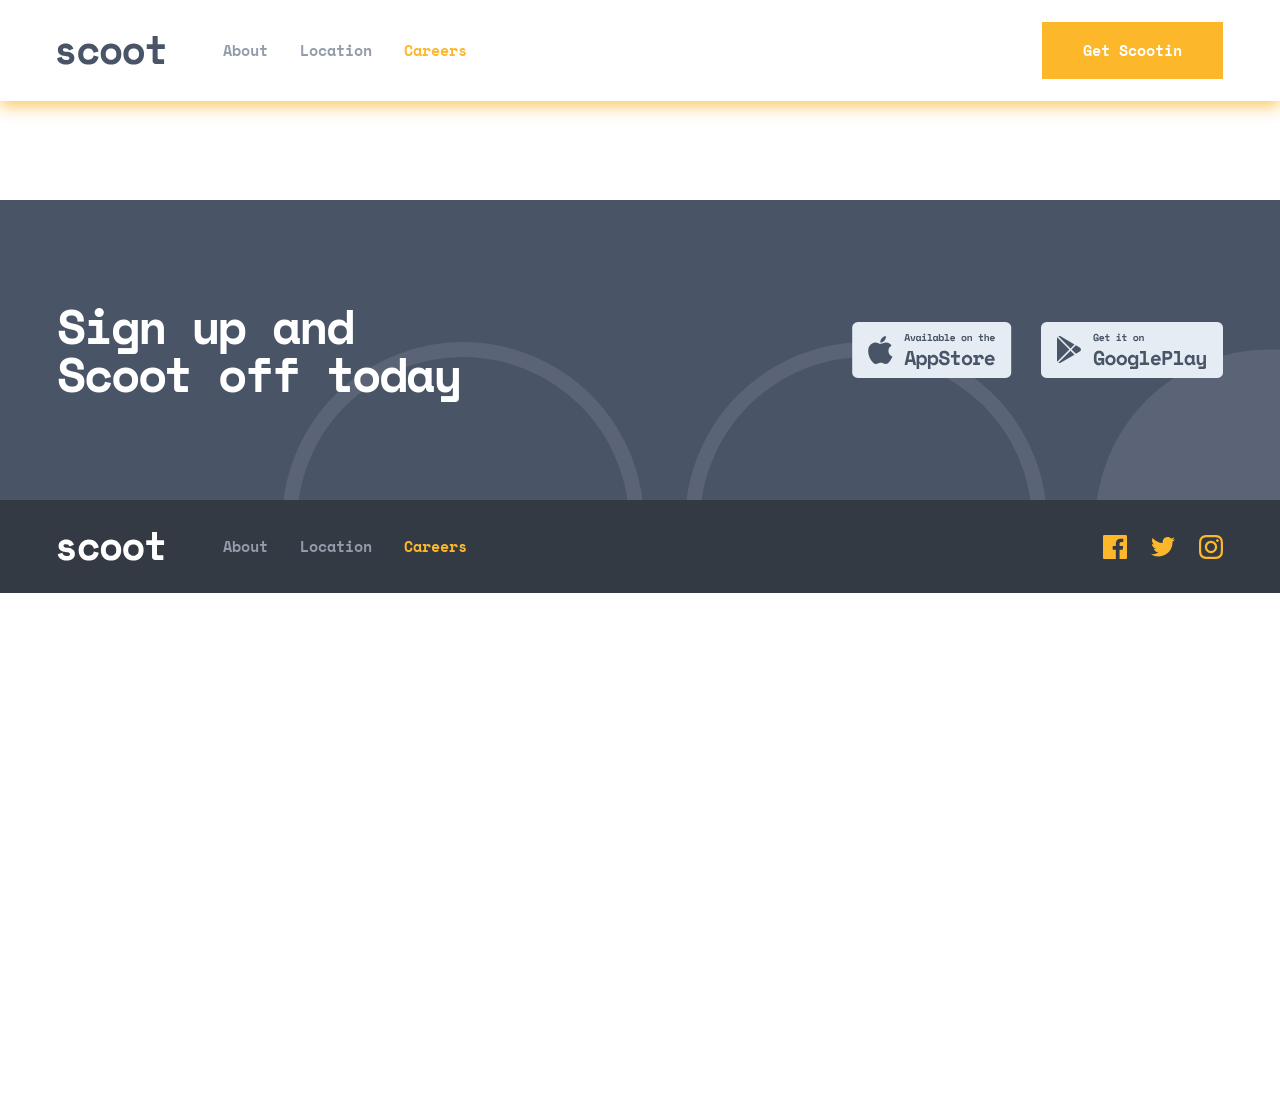
==== careers.html @ 46312d31 "Continue...(03.26.2026/12:39)" ====
<!DOCTYPE html>
<html lang="en">

<head>
    <meta charset="UTF-8">
    <meta name="viewport" content="width=device-width, initial-scale=1.0">
    <link rel="stylesheet" href="./css/main.css">
    <title>Careers-page</title>
</head>

<body>
    <header class="header">
        <div class="container header__container">
            <button class="header__test-button">
                <img class="header__test-button-image" src="./icons/open__burger.svg" alt="open__burger-icon">
            </button>
            <div class="header__left-box">
                <a class="header__logo-link" href="index.html">
                    <img class="header__logo-image" src="./icons/dark_logo.svg" alt="dark__logo" />
                </a>
                <ul class="header__list">
                    <li class="header__lists">
                        <a class="header__links" href="about.html">
                            <p class="header__links-texts">About</p>
                        </a>
                    </li>
                    <li class="header__lists">
                        <a class="header__links" href="location.html">
                            <p class="header__links-texts">Location</p>
                        </a>
                    </li>
                    <li class="header__lists">
                        <a class="header__links" href="#">
                            <p class="header__links-texts online ">Careers</p>
                        </a>
                    </li>
                </ul>
            </div>
            <button class="header__button">Get Scootin</button>
            <div class="header__mb-buttons-box">
                <button class="header__mb-open-burger-button">
                    <img class="header__mb-open-burger-icon" src="./icons/open__burger.svg" alt="open__burger-icon" />
                </button>
                <button class="header__mb-close-burger-button">
                    <img class="header__mb-close-burger-icon" src="./icons/close__burger.svg"
                        alt="close__burger-icon" />
                </button>
            </div>
                 </div>
        <div class="header__mb-div">
            <nav class="header__mb-nav">
                <ul class="header__mb-list">
                    <li class="header__mb-lists">
                        <a class="header__mb-links" href="about.html">
                            <p class="header__mb-links-texts ">About</p>
                        </a>
                    </li>
                    <li class="header__mb-lists">
                        <a class="header__mb-links" href="location.html">
                            <p class="header__mb-links-texts">Location</p>
                        </a>
                    </li>
                    <li class="header__mb-lists">
                        <a class="header__mb-links" href="#">
                            <p class="header__mb-links-texts online ">Careers</p> 
                        </a>
                    </li>
                </ul>
                <button class="header__mb-button">Get Scootin</button>
            </nav>
        </div>
    </header>
    <main>
        <section class="sign">
            <div class="container sign__container">
                <h2 class="sign__title">Sign up and Scoot off today</h2>
                <div class="sign__right-box">
                    <a class="sign__icon-link" href="https://www.apple.com/app-store/" target="_blank"
                        rel="noopener noreferrer">
                        <img class="sign__icon-image" src="./icons/appstore.svg" alt="appstore">
                    </a>
                    <a class="sign__icon-link" href="https://play.google.com/store/games?hl=en" target="_blank"
                        rel="noopener noreferrer">
                        <img class="sign__icon-image" src="./icons/googleplay.svg" alt="googleplay">
                    </a>
                </div>
            </div>
        </section>
    </main>
    <footer class="footer">
        <div class="container footer__container">
            <div class="footer__left-box">
                <a class="footer__logo-link" href="index.html">
                    <img class="footer__logo-image" src="./icons/white__logo.svg" alt="white__logo">
                </a>
                <ul class="footer__list">
                    <li class="footer__lists">
                        <a class="footer__links" href="./about.html">
                            <p class="footer__links-texts">About</p>
                        </a>
                    </li>
                    <li class="footer__lists">
                        <a class="footer__links" href="location.html">
                            <p class="footer__links-texts">Location</p>
                        </a>
                    </li>
                    <li class="footer__lists">
                        <a class="footer__links" href="#">
                            <p class="footer__links-texts online ">Careers</p>
                        </a>
                    </li>
                </ul>
            </div>
            <div class="footer__right-icon-box">
                <a class="footer__icon-link" href="https://www.facebook.com/" target="_blank" rel="noopener noreferrer">
                    <img class="footer__icon-image" src="./icons/facebook.svg" alt="facebook">
                </a>
                <a class="footer__icon-link" href="https://x.com/" target="_blank" rel="noopener noreferrer">
                    <img class="footer__icon-image" src="./icons/twitter.svg" alt="twitter">
                </a>
                <a class="footer__icon-link" href="https://www.instagram.com/" target="_blank"
                    rel="noopener noreferrer">
                    <img class="footer__icon-image" src="./icons/instagram.svg" alt="instagram">
                </a>
            </div>
        </div>
    </footer>
    <script src="./main.js"></script>
</body>

</html>
---- css/main.css ----
.container{width:100%;max-width:1266px;padding:0 50px;margin:0 auto}.header{box-shadow:rgba(252,182,43,.753) 0px 5px 15px;z-index:1111;background-color:#fff;width:100%;top:0;position:fixed}.header__container{padding-top:22px;padding-bottom:22px;display:flex;flex-direction:row;justify-content:space-between;align-items:center}.header__test-button{display:none;opacity:0;border:none;background:none;outline:none}.header__test-button-image{width:20px;height:16px}.header__left-box{display:flex;flex-direction:row;justify-content:center;align-items:center;gap:58.18px}.header__logo-link{transition:450ms ease all}.header__logo-link:active{transition:450ms ease all;opacity:.5px}.header__list{display:flex;flex-direction:row;justify-content:center;align-items:center;gap:32px}.header__links-texts{font-family:"Space Mono";font-weight:bold;font-size:15px;line-height:25px;letter-spacing:0px;color:#939caa}.header__button{display:block;padding:14px 39px;display:flex;flex-direction:row;justify-content:center;align-items:center;background-color:#fcb72b;font-family:"Space Mono";font-size:15px;font-weight:bold;line-height:25px;letter-spacing:0px;color:#fff;transition:400ms ease all;border:2px solid #fcb72b;cursor:pointer}.header__button:active{border:2px solid #fcb72b;background-color:inherit;color:#fcb72b}.header__mb-buttons-box{display:none}.header__mb-open-burger-button{display:block;border:none;background:none;outline:none}.header__mb-open-burger-icon{width:20px;height:16px}.header__mb-close-burger-button{display:none;border:none;background:none;outline:none}.header__mb-close-burger-icon{width:20px;height:16px}.header__mb-div{display:none;transition:450ms ease all;width:100%;z-index:-1;height:100dvh;position:fixed;top:73px;transform:translateX(-100%);backdrop-filter:blur(5px);background-color:rgba(0,0,0,.5)}.header__mb-div.active{transform:translateX(0%);transition:450ms ease all}.header__mb-nav{display:flex;flex-direction:column;justify-content:space-between;align-items:start;background-color:#333a44;width:80%;height:100dvh;padding:64px 32px 102px 32px}.header__mb-list{display:flex;flex-direction:column;justify-content:space-between;align-items:start;gap:24px}.header__mb-links-texts{font-family:"Space Mono";font-weight:bold;font-size:18px;line-height:25px;letter-spacing:0px;color:#fff}.header__mb-button{padding:14px 39px;display:flex;flex-direction:row;justify-content:center;align-items:center;background-color:#fcb72b;font-family:"Space Mono";font-size:15px;font-weight:bold;line-height:25px;letter-spacing:0px;color:#fff;transition:400ms ease all;border:2px solid #fcb72b;cursor:pointer}.header__mb-button:active{border:2px solid #fcb72b;background-color:inherit;color:#fcb72b}@media(max-width: 1024px){.header{box-shadow:rgba(252,182,43,.753) 0px 5px 15px;z-index:1111;background-color:#fff;width:100%;top:0;position:fixed}.header__container{padding-left:40px;padding-right:40px;padding-top:22px;padding-bottom:22px;display:flex;flex-direction:row;justify-content:space-between;align-items:center}.header__test-button{display:none;opacity:0;border:none;background:none;outline:none}.header__test-button-image{width:20px;height:16px}.header__left-box{display:flex;flex-direction:row;justify-content:center;align-items:center;gap:58.18px}.header__logo-link{transition:200ms ease all}.header__logo-link:active{transition:200ms ease all;opacity:.5}.header__logo-image{width:107.82px;height:28.56px}.header__list{display:flex;flex-direction:row;justify-content:center;align-items:center;gap:32px}.header__links-texts{font-family:"Space Mono";font-weight:bold;font-size:15px;line-height:25px;letter-spacing:0px;color:#939caa}.header__button{display:block;padding:14px 39px;display:flex;flex-direction:row;justify-content:center;align-items:center;background-color:#fcb72b;font-family:"Space Mono";font-size:15px;font-weight:bold;line-height:25px;letter-spacing:0px;color:#fff;transition:400ms ease all;border:2px solid #fcb72b;cursor:pointer}.header__button:active{border:2px solid #fcb72b;background-color:inherit;color:#fcb72b}.header__mb-buttons-box{display:none}.header__mb-open-burger-button{display:block;border:none;background:none;outline:none}.header__mb-open-burger-icon{width:20px;height:16px}.header__mb-close-burger-button{display:none;border:none;background:none;outline:none}.header__mb-close-burger-icon{width:20px;height:16px}.header__mb-div{display:none;transition:450ms ease all;width:100%;z-index:-1;height:100dvh;position:fixed;top:73px;transform:translateX(-100%);backdrop-filter:blur(5px);background-color:rgba(0,0,0,.5)}.header__mb-div.active{transform:translateX(0%);transition:450ms ease all}.header__mb-nav{display:flex;flex-direction:column;justify-content:space-between;align-items:start;background-color:#333a44;width:80%;height:100dvh;padding:64px 32px 102px 32px}.header__mb-list{display:flex;flex-direction:column;justify-content:space-between;align-items:start;gap:24px}.header__mb-links-texts{font-family:"Space Mono";font-weight:bold;font-size:18px;line-height:25px;letter-spacing:0px;color:#fff}.header__mb-button{padding:14px 39px;display:flex;flex-direction:row;justify-content:center;align-items:center;background-color:#fcb72b;font-family:"Space Mono";font-size:15px;font-weight:bold;line-height:25px;letter-spacing:0px;color:#fff;transition:400ms ease all;border:2px solid #fcb72b;cursor:pointer}.header__mb-button:active{border:2px solid #fcb72b;background-color:inherit;color:#fcb72b}}@media(max-width: 767px){.header{box-shadow:rgba(252,182,43,.753) 0px 5px 15px;z-index:1111;background-color:#fff;width:100%;top:0;position:fixed}.header__container{padding-left:32px;padding-right:32px;padding-top:22px;padding-bottom:22px;display:flex;flex-direction:row-reverse;justify-content:space-between;align-items:center}.header__test-button{display:block;opacity:0;border:none;background:none;outline:none}.header__test-button-image{width:20px;height:16px}.header__logo-link{transition:450ms ease all}.header__logo-link:active{transition:450ms ease all;opacity:.5}.header__logo-image{width:75.5px;height:20px}.header__list{display:none}.header__lists{display:none}.header__links{display:none}.header__links-texts{font-family:"Space Mono"}.header__button{display:none}.header__mb-buttons-box{display:block}.header__mb-open-burger-button{display:block;border:none;background:none;outline:none}.header__mb-open-burger-icon{width:20px;height:16px}.header__mb-close-burger-button{display:none;border:none;background:none;outline:none}.header__mb-close-burger-icon{width:20px;height:16px}.header__mb-div{display:block;transition:450ms ease all;width:100%;z-index:10;height:100dvh;position:fixed;top:68px;transform:translateX(-100%);backdrop-filter:blur(5px);background-color:rgba(0,0,0,.5)}.header__mb-div.active{transform:translateX(0%);transition:450ms ease all}.header__mb-nav{display:flex;flex-direction:column;justify-content:space-between;align-items:start;background-color:#333a44;width:80%;height:100dvh;padding:64px 32px 102px 32px}.header__mb-list{display:flex;flex-direction:column;justify-content:space-between;align-items:start;gap:24px}.header__mb-links-texts{font-family:"Space Mono";font-weight:bold;font-size:18px;line-height:25px;letter-spacing:0px;color:#fff}.header__mb-button{padding:14px 39px;display:flex;flex-direction:row;justify-content:center;align-items:center;background-color:#fcb72b;font-family:"Space Mono";font-size:15px;font-weight:bold;line-height:25px;letter-spacing:0px;color:#fff;transition:400ms ease all;border:2px solid #fcb72b;cursor:pointer}.header__mb-button:active{border:2px solid #fcb72b;background-color:inherit;color:#fcb72b}}.hero{width:100%;background-image:url("../../images/hero_background-image.jpg");background-position:top;background-repeat:no-repeat;background-size:cover;padding-top:153px;padding-bottom:152px;position:relative}.hero::after{position:absolute;display:inline-block;content:"";bottom:315px;left:-50px;width:203px;height:15px;background-image:url("../../icons/hero__path.svg");background-repeat:no-repeat;background-size:cover;z-index:1}.hero::before{position:absolute;display:inline-block;content:"";bottom:179px;right:300px;width:452px;height:151px;background-image:url("../../icons/hero__vector.svg");background-repeat:no-repeat;background-size:cover;z-index:2}.hero__container{display:flex;flex-direction:column;justify-content:center;align-items:start;position:relative}.hero__container::after{position:absolute;display:inline-block;content:"";top:400px;right:0;width:234px;height:62px;background-image:url("../../icons/hero__triple-circle.svg");background-repeat:no-repeat;background-size:cover}.hero__left-box{width:477px;display:flex;flex-direction:column;justify-content:center;align-items:start;gap:40px}.hero__title{text-align:start;width:477px;font-family:"Space Mono";font-weight:bold;font-size:56px;line-height:56px;letter-spacing:-2.5px;color:#fff}.hero__mini-box{display:flex;flex-direction:column;justify-content:center;align-items:start;gap:32px;margin-left:auto}.hero__text{text-align:start;width:400px;font-family:"Lexend Deca";font-weight:400;font-size:15px;line-height:25px;letter-spacing:0px;color:#fff}.hero__button{padding:14px 39px;display:flex;flex-direction:row;justify-content:center;align-items:center;background-color:#fcb72b;font-family:"Space Mono";font-size:15px;font-weight:bold;line-height:25px;letter-spacing:0px;color:#fff;transition:400ms ease all;border:2px solid #fcb72b;cursor:pointer}.hero__button:active{border:2px solid #fcb72b;background-color:inherit;color:#fcb72b}@media(max-width: 1330px){.hero{width:100%;background-image:url("../../images/hero_background-image.jpg");background-position:top;background-repeat:no-repeat;background-size:cover;padding-top:153px;padding-bottom:152px;position:relative}.hero::after{position:absolute;display:inline-block;content:"";bottom:315px;left:-450px;width:203px;height:15px;background-image:url("../../icons/hero__path.svg");background-repeat:no-repeat;background-size:cover;z-index:1}.hero::before{position:absolute;display:none;content:"";bottom:179px;right:500px;width:452px;height:151px;background-image:url("../../icons/hero__vector.svg");background-repeat:no-repeat;background-size:cover;z-index:2}.hero__container{display:flex;flex-direction:column;justify-content:center;align-items:start;position:relative}.hero__container::after{position:absolute;display:inline-block;content:"";top:400px;right:0;width:234px;height:62px;background-image:url("../../icons/hero__triple-circle.svg");background-repeat:no-repeat;background-size:cover}.hero__left-box{width:477px;display:flex;flex-direction:column;justify-content:center;align-items:start;gap:40px}.hero__title{text-align:start;width:477px;font-family:"Space Mono";font-weight:bold;font-size:56px;line-height:56px;letter-spacing:-2.5px;color:#fff}.hero__mini-box{display:flex;flex-direction:column;justify-content:center;align-items:start;gap:32px;margin-left:auto}.hero__text{text-align:start;width:400px;font-family:"Lexend Deca";font-weight:400;font-size:15px;line-height:25px;letter-spacing:0px;color:#fff}.hero__button{padding:14px 39px;display:flex;flex-direction:row;justify-content:center;align-items:center;background-color:#fcb72b;font-family:"Space Mono";font-size:15px;font-weight:bold;line-height:25px;letter-spacing:0px;color:#fff;transition:400ms ease all;border:2px solid #fcb72b;cursor:pointer}.hero__button:active{border:2px solid #fcb72b;background-color:inherit;color:#fcb72b}}@media(max-width: 1024px){.hero{width:100%;background-image:url("../../images/hero_background-tb-image.jpg");background-position:top;background-repeat:no-repeat;background-size:cover;padding-top:137px;padding-bottom:217px;position:relative}.hero::after{position:absolute;display:none;content:"";bottom:315px;left:-100px;width:203px;height:15px;background-image:url("../../icons/hero__path.svg");background-repeat:no-repeat;background-size:cover;z-index:1}.hero::before{position:absolute;display:inline-block;content:"";bottom:39px;left:0;width:325px;height:151px;background-image:url("../../icons/hero__tb-vector.svg");background-repeat:no-repeat;background-size:cover;z-index:1}.hero__container{padding-left:40px;padding-right:40px;display:flex;flex-direction:column;justify-content:center;align-items:center;position:relative}.hero__container::after{position:absolute;display:none;content:"";top:400px;right:0;width:234px;height:62px;background-image:url("../../icons/hero__triple-circle.svg");background-repeat:no-repeat;background-size:cover}.hero__left-box{width:auto;display:flex;flex-direction:column;justify-content:center;align-items:center;gap:24px}.hero__title{text-align:center;width:573px;font-family:"Space Mono";font-weight:bold;font-size:56px;line-height:56px;letter-spacing:-2.5px;color:#fff}.hero__mini-box{display:flex;flex-direction:column;justify-content:center;align-items:center;gap:32px}.hero__text{text-align:center;width:573px;font-family:"Lexend Deca";font-weight:400;font-size:15px;line-height:25px;letter-spacing:0px;color:#fff}.hero__button{padding:14px 39px;display:flex;flex-direction:row;justify-content:center;align-items:center;background-color:#fcb72b;font-family:"Space Mono";font-size:15px;font-weight:bold;line-height:25px;letter-spacing:0px;color:#fff;transition:400ms ease all;border:2px solid #fcb72b;cursor:pointer}.hero__button:active{border:2px solid #fcb72b;background-color:inherit;color:#fcb72b}}@media(max-width: 767px){.hero{width:100%;background-image:url("../../images/hero_background-mb-image.jpg");background-position:top;background-repeat:no-repeat;background-size:cover;padding-top:115px;padding-bottom:179px;position:relative}.hero::after{position:absolute;display:none;content:"";bottom:315px;left:-50;width:203px;height:15px;background-image:url("../../icons/hero__path.svg");background-repeat:no-repeat;background-size:cover;z-index:1}.hero::before{position:absolute;display:inline-block;content:"";bottom:34.56px;left:0;width:140px;height:151px;background-image:url("../../icons/hero__mb-vector.svg");background-repeat:no-repeat;background-size:cover;z-index:1}.hero__container{padding-left:32px;padding-right:32px;display:flex;flex-direction:column;justify-content:center;align-items:center;position:relative}.hero__container::after{position:absolute;display:none;content:"";top:400px;right:0;width:234px;height:62px;background-image:url("../../icons/hero__triple-circle.svg");background-repeat:no-repeat;background-size:cover}.hero__left-box{width:auto;display:flex;flex-direction:column;justify-content:center;align-items:center;gap:24px}.hero__title{text-align:center;width:311px;font-family:"Space Mono";font-weight:bold;font-size:40px;line-height:40px;letter-spacing:-1.79px;color:#fff}.hero__mini-box{display:flex;flex-direction:column;justify-content:center;align-items:center;gap:34px}.hero__text{text-align:center;width:100%;font-family:"Lexend Deca";font-weight:400;font-size:15px;line-height:25px;letter-spacing:0px;color:#fff}.hero__button{padding:14px 39px;display:flex;flex-direction:row;justify-content:center;align-items:center;background-color:#fcb72b;font-family:"Space Mono";font-size:15px;font-weight:bold;line-height:25px;letter-spacing:0px;color:#fff;transition:400ms ease all;border:2px solid #fcb72b;cursor:pointer}.hero__button:active{border:2px solid #fcb72b;background-color:inherit;color:#fcb72b}}.step{padding-top:160px;position:relative;z-index:2}.step::after{z-index:-1;position:absolute;display:inline-block;content:"";top:205px;left:0px;width:973px;height:15px;background-image:url("../../icons/step__path.svg");background-repeat:no-repeat;background-size:cover}.step__container{display:flex;flex-direction:row;justify-content:space-between;align-items:start;gap:0px}.step__icons{width:96px;height:96px}.step__boxes{width:100%;display:flex;flex-direction:column;justify-content:center;align-items:start;gap:40px}.step__mini-box{display:flex;flex-direction:column;justify-content:center;align-items:start;gap:27px}.step__titles{text-align:start;font-family:"Space Mono";font-weight:bold;font-size:24px;line-height:28px;letter-spacing:-1.07px;color:#495567}.step__texts{width:300px;text-align:start;font-weight:400;font-size:15px;line-height:25px;font-family:"Lexend Deca";color:#939caa}@media(max-width: 1100px){.step{padding-top:160px;position:relative;z-index:2}.step::after{z-index:-1;position:absolute;display:none;content:"";top:205px;left:-50px;width:973px;height:15px;background-image:url("../../icons/step__path.svg");background-repeat:no-repeat;background-size:cover}.step__container{display:flex;flex-direction:column;justify-content:center;align-items:center;gap:50px}.step__icons{width:96px;height:96px}.step__boxes{width:100%;display:flex;flex-direction:row;justify-content:space-evenly;align-items:start;gap:0}.step__mini-box{display:flex;flex-direction:column;justify-content:center;align-items:start;gap:27px}.step__titles{text-align:start;font-family:"Space Mono";font-weight:bold;font-size:24px;line-height:28px;letter-spacing:-1.07px;color:#495567}.step__texts{width:300px;text-align:start;font-weight:400;font-size:15px;line-height:25px;font-family:"Lexend Deca";color:#939caa}}@media(max-width: 1024px){.step{padding-top:122px;position:relative;z-index:2}.step::after{z-index:-1;position:absolute;display:inline-block;content:"";top:0;left:145px;width:15px;height:512px;background-image:url("../../icons/step__tb-path.svg");background-repeat:no-repeat;background-size:cover}.step__container{padding-left:40px;padding-right:40px;display:flex;flex-direction:column;justify-content:center;align-items:center;gap:50px}.step__icons{width:96px;height:96px}.step__boxes{width:100%;display:flex;flex-direction:row;justify-content:space-evenly;align-items:start;gap:0}.step__mini-box{display:flex;flex-direction:column;justify-content:center;align-items:start;gap:27px}.step__titles{text-align:start;font-family:"Space Mono";font-weight:bold;font-size:24px;line-height:28px;letter-spacing:-1.07px;color:#495567}.step__texts{width:398px;text-align:start;font-weight:400;font-size:15px;line-height:25px;font-family:"Lexend Deca";color:#939caa}}@media(max-width: 912px){.step{padding-top:122px;position:relative;z-index:2}.step::after{z-index:-1;position:absolute;display:inline-block;content:"";top:0;left:190px;width:15px;height:512px;background-image:url("../../icons/step__tb-path.svg");background-repeat:no-repeat;background-size:cover}.step__container{padding-left:40px;padding-right:40px;display:flex;flex-direction:column;justify-content:center;align-items:center;gap:50px}.step__icons{width:96px;height:96px}.step__boxes{width:100%;display:flex;flex-direction:row;justify-content:space-evenly;align-items:start;gap:0}.step__mini-box{display:flex;flex-direction:column;justify-content:center;align-items:start;gap:27px}.step__titles{text-align:start;font-family:"Space Mono";font-weight:bold;font-size:24px;line-height:28px;letter-spacing:-1.07px;color:#495567}.step__texts{width:398px;text-align:start;font-weight:400;font-size:15px;line-height:25px;font-family:"Lexend Deca";color:#939caa}}@media(max-width: 820px){.step{padding-top:122px;position:relative;z-index:2}.step::after{z-index:-1;position:absolute;display:inline-block;content:"";top:0;left:162.5px;width:15px;height:512px;background-image:url("../../icons/step__tb-path.svg");background-repeat:no-repeat;background-size:cover}.step__container{padding-left:40px;padding-right:40px;display:flex;flex-direction:column;justify-content:center;align-items:center;gap:50px}.step__icons{width:96px;height:96px}.step__boxes{width:100%;display:flex;flex-direction:row;justify-content:space-evenly;align-items:start;gap:0}.step__mini-box{display:flex;flex-direction:column;justify-content:center;align-items:start;gap:27px}.step__titles{text-align:start;font-family:"Space Mono";font-weight:bold;font-size:24px;line-height:28px;letter-spacing:-1.07px;color:#495567}.step__texts{width:398px;text-align:start;font-weight:400;font-size:15px;line-height:25px;font-family:"Lexend Deca";color:#939caa}}@media(max-width: 768px){.step{padding-top:122px;position:relative;z-index:2}.step::after{z-index:-1;position:absolute;display:inline-block;content:"";top:0;left:145px;width:15px;height:512px;background-image:url("../../icons/step__tb-path.svg");background-repeat:no-repeat;background-size:cover}.step__container{padding-left:40px;padding-right:40px;display:flex;flex-direction:column;justify-content:center;align-items:center;gap:50px}.step__icons{width:96px;height:96px}.step__boxes{width:100%;display:flex;flex-direction:row;justify-content:space-evenly;align-items:start;gap:0}.step__mini-box{display:flex;flex-direction:column;justify-content:center;align-items:start;gap:27px}.step__titles{text-align:start;font-family:"Space Mono";font-weight:bold;font-size:24px;line-height:28px;letter-spacing:-1.07px;color:#495567}.step__texts{width:398px;text-align:start;font-weight:400;font-size:15px;line-height:25px;font-family:"Lexend Deca";color:#939caa}}@media(max-width: 767px){.step{padding-top:120px;position:relative;z-index:2}.step::after{z-index:-1;position:absolute;display:none;content:"";top:0;left:145px;width:15px;height:512px;background-image:url("../../icons/step__tb-path.svg");background-repeat:no-repeat;background-size:cover}.step__container{padding-left:32px;padding-right:32px;display:flex;flex-direction:column;justify-content:center;align-items:center;gap:48px}.step__images{width:56px;height:56px}.step__boxes{display:flex;flex-direction:column;justify-content:center;align-items:center;gap:24px}.step__mini-box{display:flex;flex-direction:column;justify-content:center;align-items:center;gap:24px}.step__titles{text-align:center;font-family:"Space Mono";font-weight:bold;font-size:20px;line-height:28px;letter-spacing:-0.89px;color:#495567}.step__texts{width:100%;text-align:center;font-weight:400;font-size:15px;line-height:25px;letter-spacing:0px;font-family:"Lexend Deca";color:#939caa}}.easy{margin-top:200px;position:relative;z-index:2}.easy::after{position:absolute;content:"";display:inline-block;width:735px;height:151px;right:0;top:300px;background-image:url("../../icons/easy__vector.svg");background-repeat:no-repeat;background-size:cover}.easy::before{z-index:-1;position:absolute;content:"";display:inline-block;width:95px;height:445px;right:0;top:0;background-image:url("../../icons/easy__mask.svg");background-repeat:no-repeat;background-size:cover}.easy__container{display:flex;flex-direction:row;justify-content:space-between;align-items:center}.easy__left-box{display:flex;flex-direction:column;justify-content:center;align-items:start;gap:40px}.easy__title{width:445px;font-family:"Space Mono";color:#495567;font-size:48px;line-height:48px;letter-spacing:-2.14px;font-weight:bold;text-align:start}.easy__text{text-align:start;width:445px;font-family:"Lexend Deca";font-weight:400;color:#939caa;font-size:15px;line-height:25px;letter-spacing:0}.easy__button{padding:14px 39px;display:flex;flex-direction:row;justify-content:center;align-items:center;background-color:#fcb72b;font-family:"Space Mono";font-size:15px;font-weight:bold;line-height:25px;letter-spacing:0px;color:#fff;transition:400ms ease all;border:2px solid #fcb72b;cursor:pointer}.easy__button:active{border:2px solid #fcb72b;background-color:inherit;color:#fcb72b}.easy__image{width:445px;height:445px;border-radius:50%}@media(max-width: 1100px){.easy{margin-top:145px;position:relative;z-index:2}.easy::after{position:absolute;content:"";display:inline-block;width:735px;height:151px;right:0;top:300px;background-image:url("../../icons/easy__tb-vector.svg");background-repeat:no-repeat;background-size:cover}.easy::before{z-index:-1;position:absolute;content:"";display:inline-block;width:95px;height:445px;right:0;top:0;background-image:url("../../icons/easy__mask.svg");background-repeat:no-repeat;background-size:cover}.easy__container{display:flex;flex-direction:column-reverse;justify-content:center;align-items:center;gap:56px}.easy__left-box{display:flex;flex-direction:column;justify-content:center;align-items:center;gap:40px}.easy__title{width:457px;font-family:"Space Mono";color:#495567;font-size:48px;line-height:48px;letter-spacing:-2.14px;font-weight:bold;text-align:center}.easy__text{text-align:center;width:573px;font-family:"Lexend Deca";font-weight:400;color:#939caa;font-size:15px;line-height:25px;letter-spacing:0}.easy__button{padding:14px 39px;display:flex;flex-direction:row;justify-content:center;align-items:center;background-color:#fcb72b;font-family:"Space Mono";font-size:15px;font-weight:bold;line-height:25px;letter-spacing:0px;color:#fff;transition:400ms ease all;border:2px solid #fcb72b;cursor:pointer}.easy__button:active{border:2px solid #fcb72b;background-color:inherit;color:#fcb72b}.easy__image{width:445px;height:445px;border-radius:50%}}@media(max-width: 1024px){.easy{margin-top:145px;position:relative;z-index:2}.easy::after{position:absolute;content:"";display:inline-block;width:735px;height:151px;right:0;top:300px;background-image:url("../../icons/easy__tb-vector.svg");background-repeat:no-repeat;background-size:cover}.easy::before{z-index:-1;position:absolute;content:"";display:inline-block;width:95px;height:445px;right:0;top:0;background-image:url("../../icons/easy__mask.svg");background-repeat:no-repeat;background-size:cover}.easy__container{padding-left:40px;padding-right:40px;display:flex;flex-direction:column-reverse;justify-content:center;align-items:center;gap:56px}.easy__left-box{display:flex;flex-direction:column;justify-content:center;align-items:center;gap:40px}.easy__title{width:457px;font-family:"Space Mono";color:#495567;font-size:48px;line-height:48px;letter-spacing:-2.14px;font-weight:bold;text-align:center}.easy__text{text-align:center;width:573px;font-family:"Lexend Deca";font-weight:400;color:#939caa;font-size:15px;line-height:25px;letter-spacing:0}.easy__button{padding:14px 39px;display:flex;flex-direction:row;justify-content:center;align-items:center;background-color:#fcb72b;font-family:"Space Mono";font-size:15px;font-weight:bold;line-height:25px;letter-spacing:0px;color:#fff;transition:400ms ease all;border:2px solid #fcb72b;cursor:pointer}.easy__button:active{border:2px solid #fcb72b;background-color:inherit;color:#fcb72b}.easy__image{width:445px;height:445px;border-radius:50%}}@media(max-width: 767px){.easy{margin-top:120px;position:relative}.easy::after{position:absolute;content:"";display:inline-block;width:349px;height:151px;right:0;top:165px;background-image:url("../../icons/easy__mb-vektor.svg");background-repeat:no-repeat;background-size:cover}.easy::before{z-index:-1;position:absolute;content:"";display:none;width:95px;height:445px;right:0;top:0;background-image:url("../../icons/easy__mask.svg");background-repeat:no-repeat;background-size:cover}.easy__container{padding-left:32px;padding-right:32px;display:flex;flex-direction:column-reverse;justify-content:center;align-items:center;gap:56px}.easy__left-box{display:flex;flex-direction:column;justify-content:center;align-items:center;gap:32px}.easy__title{width:311px;font-family:"Space Mono";color:#495567;font-size:32px;line-height:32px;letter-spacing:-1.43px;font-weight:bold;text-align:center}.easy__text{text-align:center;width:100%;font-family:"Lexend Deca";font-weight:400;color:#939caa;font-size:15px;line-height:25px;letter-spacing:0}.easy__button{padding:14px 39px;display:flex;flex-direction:row;justify-content:center;align-items:center;background-color:#fcb72b;font-family:"Space Mono";font-size:15px;font-weight:bold;line-height:25px;letter-spacing:0px;color:#fff;transition:400ms ease all;border:2px solid #fcb72b;cursor:pointer}.easy__button:active{border:2px solid #fcb72b;background-color:inherit;color:#fcb72b}.easy__image{width:311px;height:311px;border-radius:50%}}.city{margin-top:160px;position:relative;z-index:2}.city::after{position:absolute;content:"";display:inline-block;width:356px;height:151px;left:0;top:0px;background-image:url("../../icons/city__vector.svg");background-repeat:no-repeat;background-size:cover}.city::before{z-index:-1;position:absolute;content:"";display:inline-block;width:95px;height:445px;left:0;top:0;background-image:url("../../icons/easy__mask.svg");background-repeat:no-repeat;background-size:cover;transform:rotate(180deg)}.city__container{display:flex;flex-direction:row-reverse;justify-content:space-between;align-items:center}.city__right-box{display:flex;flex-direction:column;justify-content:center;align-items:start;gap:40px}.city__title{width:445px;font-family:"Space Mono";color:#495567;font-size:48px;line-height:48px;letter-spacing:-2.14px;font-weight:bold;text-align:start}.city__text{text-align:start;width:445px;font-family:"Lexend Deca";font-weight:400;color:#939caa;font-size:15px;line-height:25px;letter-spacing:0}.city__button{padding:14px 39px;display:flex;flex-direction:row;justify-content:center;align-items:center;background-color:#fcb72b;font-family:"Space Mono";font-size:15px;font-weight:bold;line-height:25px;letter-spacing:0px;color:#fff;transition:400ms ease all;border:2px solid #fcb72b;cursor:pointer}.city__button:active{border:2px solid #fcb72b;background-color:inherit;color:#fcb72b}.city__image{width:445px;height:445px;border-radius:50%}@media(max-width: 1024px){.city{margin-top:128px;position:relative;z-index:2}.city::after{position:absolute;content:"";display:inline-block;width:355px;height:151px;left:0;top:0px;background-image:url("../../icons/city__tb-vector.svg");background-repeat:no-repeat;background-size:cover}.city::before{z-index:-1;position:absolute;content:"";display:inline-block;width:95px;height:445px;left:0;top:0;background-image:url("../../icons/easy__mask.svg");background-repeat:no-repeat;background-size:cover;transform:rotate(180deg)}.city__container{padding-left:40px;padding-right:40px;display:flex;flex-direction:column-reverse;justify-content:center;align-items:center;gap:64px}.city__right-box{display:flex;flex-direction:column;justify-content:center;align-items:center;gap:40px}.city__title{width:457px;font-family:"Space Mono";color:#495567;font-size:48px;line-height:48px;letter-spacing:-2.14px;font-weight:bold;text-align:center}.city__text{text-align:center;width:573px;font-family:"Lexend Deca";font-weight:400;color:#939caa;font-size:15px;line-height:25px;letter-spacing:0}.city__button{padding:14px 39px;display:flex;flex-direction:row;justify-content:center;align-items:center;background-color:#fcb72b;font-family:"Space Mono";font-size:15px;font-weight:bold;line-height:25px;letter-spacing:0px;color:#fff;transition:400ms ease all;border:2px solid #fcb72b;cursor:pointer}.city__button:active{border:2px solid #fcb72b;background-color:inherit;color:#fcb72b}.city__image{width:445px;height:445px;border-radius:50%}}@media(max-width: 1100px){.city{margin-top:128px;position:relative;z-index:2}.city::after{position:absolute;content:"";display:inline-block;width:355px;height:151px;left:0;top:0px;background-image:url("../../icons/city__tb-vector.svg");background-repeat:no-repeat;background-size:cover}.city::before{z-index:-1;position:absolute;content:"";display:inline-block;width:95px;height:445px;left:0;top:0;background-image:url("../../icons/easy__mask.svg");background-repeat:no-repeat;background-size:cover;transform:rotate(180deg)}.city__container{display:flex;flex-direction:column-reverse;justify-content:center;align-items:center;gap:64px}.city__right-box{display:flex;flex-direction:column;justify-content:center;align-items:center;gap:40px}.city__title{width:457px;font-family:"Space Mono";color:#495567;font-size:48px;line-height:48px;letter-spacing:-2.14px;font-weight:bold;text-align:center}.city__text{text-align:center;width:573px;font-family:"Lexend Deca";font-weight:400;color:#939caa;font-size:15px;line-height:25px;letter-spacing:0}.city__button{padding:14px 39px;display:flex;flex-direction:row;justify-content:center;align-items:center;background-color:#fcb72b;font-family:"Space Mono";font-size:15px;font-weight:bold;line-height:25px;letter-spacing:0px;color:#fff;transition:400ms ease all;border:2px solid #fcb72b;cursor:pointer}.city__button:active{border:2px solid #fcb72b;background-color:inherit;color:#fcb72b}.city__image{width:445px;height:445px;border-radius:50%}}@media(max-width: 767px){.city{margin-top:120px;position:relative;z-index:2}.city::after{position:absolute;content:"";display:inline-block;width:267px;height:151px;left:0;top:0px;background-image:url("../../icons/city__mb-vector.svg");background-repeat:no-repeat;background-size:cover}.city::before{z-index:-1;position:absolute;content:"";display:none;width:95px;height:445px;right:0;top:0;background-image:url("../../icons/easy__mask.svg");background-repeat:no-repeat;background-size:cover}.city__container{padding-left:32px;padding-right:32px;display:flex;flex-direction:column-reverse;justify-content:center;align-items:center;gap:56px}.city__right-box{display:flex;flex-direction:column;justify-content:center;align-items:center;gap:32px}.city__title{width:311px;font-family:"Space Mono";color:#495567;font-size:32px;line-height:32px;letter-spacing:-1.43px;font-weight:bold;text-align:center}.city__text{text-align:center;width:100%;font-family:"Lexend Deca";font-weight:400;color:#939caa;font-size:15px;line-height:25px;letter-spacing:0}.city__button{padding:14px 39px;display:flex;flex-direction:row;justify-content:center;align-items:center;background-color:#fcb72b;font-family:"Space Mono";font-size:15px;font-weight:bold;line-height:25px;letter-spacing:0px;color:#fff;transition:400ms ease all;border:2px solid #fcb72b;cursor:pointer}.city__button:active{border:2px solid #fcb72b;background-color:inherit;color:#fcb72b}.city__image{width:311px;height:311px;border-radius:50%}}.zero{margin-top:200px;position:relative;z-index:2}.zero::after{position:absolute;content:"";display:inline-block;width:361px;height:151px;right:0;top:80px;background-image:url("../../icons/zero__vector.svg");background-repeat:no-repeat;background-size:cover}.zero::before{z-index:-1;position:absolute;content:"";display:inline-block;width:95px;height:445px;right:0;top:0;background-image:url("../../icons/easy__mask.svg");background-repeat:no-repeat;background-size:cover}.zero__container{display:flex;flex-direction:row;justify-content:space-between;align-items:center}.zero__left-box{display:flex;flex-direction:column;justify-content:center;align-items:start;gap:40px}.zero__title{width:445px;font-family:"Space Mono";color:#495567;font-size:48px;line-height:48px;letter-spacing:-2.14px;font-weight:bold;text-align:start}.zero__text{text-align:start;width:445px;font-family:"Lexend Deca";font-weight:400;color:#939caa;font-size:15px;line-height:25px;letter-spacing:0}.zero__button{padding:14px 39px;display:flex;flex-direction:row;justify-content:center;align-items:center;background-color:#fcb72b;font-family:"Space Mono";font-size:15px;font-weight:bold;line-height:25px;letter-spacing:0px;color:#fff;transition:400ms ease all;border:2px solid #fcb72b;cursor:pointer}.zero__button:active{border:2px solid #fcb72b;background-color:inherit;color:#fcb72b}.zero__image{width:445px;height:445px;border-radius:50%}@media(max-width: 1100px){.zero{margin-top:120px;position:relative;z-index:2}.zero::after{position:absolute;content:"";display:inline-block;width:355px;height:151px;right:0;top:75px;background-image:url("../../icons/zero__tb-vector.svg");background-repeat:no-repeat;background-size:cover}.zero::before{z-index:-1;position:absolute;content:"";display:inline-block;width:95px;height:445px;right:0;top:0;background-image:url("../../icons/easy__mask.svg");background-repeat:no-repeat;background-size:cover}.zero__container{display:flex;flex-direction:column-reverse;justify-content:center;align-items:center;gap:64px}.zero__left-box{display:flex;flex-direction:column;justify-content:center;align-items:center;gap:40px}.zero__title{width:457px;font-family:"Space Mono";color:#495567;font-size:48px;line-height:48px;letter-spacing:-2.14px;font-weight:bold;text-align:center}.zero__text{text-align:center;width:573px;font-family:"Lexend Deca";font-weight:400;color:#939caa;font-size:15px;line-height:25px;letter-spacing:0}.zero__button{padding:14px 39px;display:flex;flex-direction:row;justify-content:center;align-items:center;background-color:#fcb72b;font-family:"Space Mono";font-size:15px;font-weight:bold;line-height:25px;letter-spacing:0px;color:#fff;transition:400ms ease all;border:2px solid #fcb72b;cursor:pointer}.zero__button:active{border:2px solid #fcb72b;background-color:inherit;color:#fcb72b}.zero__image{width:445px;height:445px;border-radius:50%}}@media(max-width: 1024px){.zero{margin-top:120px;position:relative;z-index:2}.zero::after{position:absolute;content:"";display:inline-block;width:355px;height:151px;right:0;top:75px;background-image:url("../../icons/zero__tb-vector.svg");background-repeat:no-repeat;background-size:cover}.zero::before{z-index:-1;position:absolute;content:"";display:inline-block;width:95px;height:445px;right:0;top:0;background-image:url("../../icons/easy__mask.svg");background-repeat:no-repeat;background-size:cover}.zero__container{padding-left:40px;padding-right:40px;display:flex;flex-direction:column-reverse;justify-content:center;align-items:center;gap:64px}.zero__left-box{display:flex;flex-direction:column;justify-content:center;align-items:center;gap:40px}.zero__title{width:457px;font-family:"Space Mono";color:#495567;font-size:48px;line-height:48px;letter-spacing:-2.14px;font-weight:bold;text-align:center}.zero__text{text-align:center;width:573px;font-family:"Lexend Deca";font-weight:400;color:#939caa;font-size:15px;line-height:25px;letter-spacing:0}.zero__button{padding:14px 39px;display:flex;flex-direction:row;justify-content:center;align-items:center;background-color:#fcb72b;font-family:"Space Mono";font-size:15px;font-weight:bold;line-height:25px;letter-spacing:0px;color:#fff;transition:400ms ease all;border:2px solid #fcb72b;cursor:pointer}.zero__button:active{border:2px solid #fcb72b;background-color:inherit;color:#fcb72b}.zero__image{width:445px;height:445px;border-radius:50%}}@media(max-width: 767px){.zero{margin-top:120px;position:relative}.zero::after{position:absolute;content:"";display:inline-block;width:219px;height:151px;right:0;top:0;background-image:url("../../icons/zero__mb-vector.svg");background-repeat:no-repeat;background-size:cover}.zero::before{z-index:-1;position:absolute;content:"";display:none;width:95px;height:445px;right:0;top:0;background-image:url("../../icons/easy__mask.svg");background-repeat:no-repeat;background-size:cover}.zero__container{padding-left:32px;padding-right:32px;display:flex;flex-direction:column-reverse;justify-content:center;align-items:center;gap:56px}.zero__left-box{display:flex;flex-direction:column;justify-content:center;align-items:center;gap:32px}.zero__title{width:311px;font-family:"Space Mono";color:#495567;font-size:32px;line-height:32px;letter-spacing:-1.43px;font-weight:bold;text-align:center}.zero__text{text-align:center;width:100%;font-family:"Lexend Deca";font-weight:400;color:#939caa;font-size:15px;line-height:25px;letter-spacing:0}.zero__button{padding:14px 39px;display:flex;flex-direction:row;justify-content:center;align-items:center;background-color:#fcb72b;font-family:"Space Mono";font-size:15px;font-weight:bold;line-height:25px;letter-spacing:0px;color:#fff;transition:400ms ease all;border:2px solid #fcb72b;cursor:pointer}.zero__button:active{border:2px solid #fcb72b;background-color:inherit;color:#fcb72b}.zero__image{width:311px;height:311px;border-radius:50%}}.about{margin-top:101px;width:100%;background-image:url("../../images/about__background.jpg");background-position:right;background-repeat:no-repeat;background-size:cover}.about__container{display:flex;flex-direction:row;justify-content:start;align-items:center;padding-top:72px;padding-bottom:72px}.about__title{font-family:"Space Mono";font-weight:bold;font-size:56px;line-height:56px;letter-spacing:-2.5px;color:#fff}@media(max-width: 1024px){.about{margin-top:101px;width:100%;background-image:url("../../images/about__tb-background.jpg");background-position:right;background-repeat:no-repeat;background-size:cover}.about__container{display:flex;flex-direction:row;justify-content:start;align-items:center;padding-right:40px;padding-left:40px;padding-top:72px;padding-bottom:72px}.about__title{font-family:"Space Mono";font-weight:bold;font-size:56px;line-height:56px;letter-spacing:-2.5px;color:#fff}}@media(max-width: 767px){.about{margin-top:68px;width:100%;background-image:url("../../images/about__mb-background.jpg");background-position:center;background-repeat:no-repeat;background-size:cover}.about__container{display:flex;flex-direction:row;justify-content:center;align-items:center;padding-right:32px;padding-left:32px;padding-top:60px;padding-bottom:60px}.about__title{font-family:"Space Mono";font-weight:bold;font-size:40px;line-height:40px;letter-spacing:-1.79px;color:#fff}}.era{margin-top:120px;position:relative;z-index:2}.era::after{position:absolute;content:"";display:inline-block;width:735px;height:151px;right:0;top:265px;background-image:url("../../icons/era__vector.svg");background-repeat:no-repeat;background-size:cover}.era::before{z-index:-1;position:absolute;content:"";display:inline-block;width:95px;height:445px;right:0;top:0;background-image:url("../../icons/easy__mask.svg");background-repeat:no-repeat;background-size:cover}.era__container{display:flex;flex-direction:row;justify-content:space-between;align-items:center}.era__left-box{display:flex;flex-direction:column;justify-content:center;align-items:start;gap:24px}.era__title{width:445px;font-family:"Space Mono";color:#495567;font-size:48px;line-height:48px;letter-spacing:-2.14px;font-weight:bold;text-align:start}.era__text{text-align:start;width:445px;font-family:"Lexend Deca";font-weight:400;color:#939caa;font-size:15px;line-height:25px;letter-spacing:0}.era__image{width:445px;height:445px;border-radius:50%}@media(max-width: 1100px){.era{margin-top:144px;position:relative;z-index:2}.era::after{position:absolute;content:"";display:inline-block;width:735px;height:151px;right:0;top:265px;background-image:url("../../icons/era__tb-vector.svg");background-repeat:no-repeat;background-size:cover}.era::before{z-index:-1;position:absolute;content:"";display:inline-block;width:95px;height:445px;right:0;top:0;background-image:url("../../icons/easy__mask.svg");background-repeat:no-repeat;background-size:cover}.era__container{display:flex;flex-direction:column-reverse;justify-content:center;align-items:center;gap:56px}.era__left-box{display:flex;flex-direction:column;justify-content:center;align-items:center;gap:40px}.era__title{width:457px;font-family:"Space Mono";color:#495567;font-size:48px;line-height:48px;letter-spacing:-2.14px;font-weight:bold;text-align:center}.era__text{text-align:center;width:573px;font-family:"Lexend Deca";font-weight:400;color:#939caa;font-size:15px;line-height:25px;letter-spacing:0}.era__image{width:445px;height:445px;border-radius:50%}}@media(max-width: 1024px){.era{margin-top:144px;position:relative;z-index:2}.era::after{position:absolute;content:"";display:inline-block;width:735px;height:151px;right:0;top:265px;background-image:url("../../icons/era__tb-vector.svg");background-repeat:no-repeat;background-size:cover}.era::before{z-index:-1;position:absolute;content:"";display:inline-block;width:95px;height:445px;right:0;top:0;background-image:url("../../icons/easy__mask.svg");background-repeat:no-repeat;background-size:cover}.era__container{padding-left:40px;padding-right:40px;display:flex;flex-direction:column-reverse;justify-content:center;align-items:center;gap:56px}.era__left-box{display:flex;flex-direction:column;justify-content:center;align-items:center;gap:40px}.era__title{width:457px;font-family:"Space Mono";color:#495567;font-size:48px;line-height:48px;letter-spacing:-2.14px;font-weight:bold;text-align:center}.era__text{text-align:center;width:573px;font-family:"Lexend Deca";font-weight:400;color:#939caa;font-size:15px;line-height:25px;letter-spacing:0}.era__image{width:445px;height:445px;border-radius:50%}}@media(max-width: 767px){.era{margin-top:72px;position:relative}.era::after{position:absolute;content:"";display:inline-block;width:349px;height:151px;right:0;top:130px;background-image:url("../../icons/era__mb-vector.svg");background-repeat:no-repeat;background-size:cover}.era::before{z-index:-1;position:absolute;content:"";display:none;width:95px;height:445px;right:0;top:0;background-image:url("../../icons/easy__mask.svg");background-repeat:no-repeat;background-size:cover}.era__container{padding-left:32px;padding-right:32px;display:flex;flex-direction:column-reverse;justify-content:center;align-items:center;gap:56px}.era__left-box{display:flex;flex-direction:column;justify-content:center;align-items:center;gap:32px}.era__title{width:311px;font-family:"Space Mono";color:#495567;font-size:32px;line-height:32px;letter-spacing:-1.43px;font-weight:bold;text-align:center}.era__text{text-align:center;width:100%;font-family:"Lexend Deca";font-weight:400;color:#939caa;font-size:15px;line-height:25px;letter-spacing:0}.era__image{width:311px;height:311px;border-radius:50%}}.urban{margin-top:120px;position:relative;z-index:2}.urban::after{position:absolute;content:"";display:inline-block;width:355px;height:151px;left:0;top:0px;background-image:url("../../icons/urban__vector.svg");background-repeat:no-repeat;background-size:cover}.urban::before{z-index:-1;position:absolute;content:"";display:inline-block;width:95px;height:445px;right:0;top:0;background-image:url("../../icons/easy__mask.svg");background-repeat:no-repeat;background-size:cover;transform:rotate(180deg)}.urban__container{display:flex;flex-direction:row;justify-content:space-between;align-items:center}.urban__left-box{display:flex;flex-direction:column;justify-content:center;align-items:start;gap:24px}.urban__title{width:445px;font-family:"Space Mono";color:#495567;font-size:48px;line-height:48px;letter-spacing:-2.14px;font-weight:bold;text-align:start}.urban__text{text-align:start;width:445px;font-family:"Lexend Deca";font-weight:400;color:#939caa;font-size:15px;line-height:25px;letter-spacing:0}.urban__image{width:445px;height:445px;border-radius:50%}@media(max-width: 1100px){.urban{margin-top:144px;position:relative;z-index:2}.urban::after{position:absolute;content:"";display:inline-block;width:735px;height:151px;right:0;top:265px;background-image:url("../../icons/urban__tb-vector.svg");background-repeat:no-repeat;background-size:cover}.urban::before{z-index:-1;position:absolute;content:"";display:inline-block;width:95px;height:445px;right:0;top:0;background-image:url("../../icons/easy__mask.svg");background-repeat:no-repeat;background-size:cover;transform:rotate(180deg)}.urban__container{display:flex;flex-direction:column-reverse;justify-content:center;align-items:center;gap:56px}.urban__left-box{display:flex;flex-direction:column;justify-content:center;align-items:center;gap:40px}.urban__title{width:457px;font-family:"Space Mono";color:#495567;font-size:48px;line-height:48px;letter-spacing:-2.14px;font-weight:bold;text-align:center}.urban__text{text-align:center;width:573px;font-family:"Lexend Deca";font-weight:400;color:#939caa;font-size:15px;line-height:25px;letter-spacing:0}.urban__image{width:445px;height:445px;border-radius:50%}}@media(max-width: 1024px){.urban{margin-top:120px;position:relative;z-index:2}.urban::after{position:absolute;content:"";display:inline-block;width:735px;height:151px;right:0;top:0px;background-image:url("../../icons/urban__tb-vector.svg");background-repeat:no-repeat;background-size:cover}.urban::before{z-index:-1;position:absolute;content:"";display:inline-block;width:95px;height:445px;right:0;top:0;background-image:url("../../icons/easy__mask.svg");background-repeat:no-repeat;background-size:cover;transform:rotate(180deg)}.urban__container{padding-left:40px;padding-right:40px;display:flex;flex-direction:column;justify-content:center;align-items:center;gap:56px}.urban__right-box{display:flex;flex-direction:column;justify-content:center;align-items:center;gap:40px}.urban__title{width:457px;font-family:"Space Mono";color:#495567;font-size:48px;line-height:48px;letter-spacing:-2.14px;font-weight:bold;text-align:center}.urban__text{text-align:center;width:573px;font-family:"Lexend Deca";font-weight:400;color:#939caa;font-size:15px;line-height:25px;letter-spacing:0}.urban__image{width:445px;height:445px;border-radius:50%}}@media(max-width: 767px){.urban{margin-top:120px;position:relative}.urban::after{position:absolute;content:"";display:inline-block;width:349px;height:151px;left:0;top:0px;background-image:url("../../icons/urban__mb-vector.svg");background-repeat:no-repeat;background-size:cover}.urban::before{z-index:-1;position:absolute;content:"";display:inline-block;width:95px;height:445px;right:0;top:0;background-image:url("../../icons/easy__mask.svg");background-repeat:no-repeat;background-size:cover;transform:rotate(180deg)}.urban__container{padding-left:32px;padding-right:32px;display:flex;flex-direction:column;justify-content:center;align-items:center;gap:56px}.urban__right-box{display:flex;flex-direction:column;justify-content:center;align-items:center;gap:32px}.urban__title{width:311px;font-family:"Space Mono";color:#495567;font-size:32px;line-height:32px;letter-spacing:-1.43px;font-weight:bold;text-align:center}.urban__text{text-align:center;width:100%;font-family:"Lexend Deca";font-weight:400;color:#939caa;font-size:15px;line-height:25px;letter-spacing:0}.urban__image{width:311px;height:311px;border-radius:50%}}.sign{margin-top:200px;background-color:#495567;position:relative;z-index:2}.sign::after{z-index:-1;position:absolute;content:"";display:inline-block;width:998px;height:158px;right:0;bottom:0;background-image:url("../../icons/triple__circles.svg");background-repeat:no-repeat;background-size:cover}.sign__container{padding-top:102px;padding-bottom:102px;display:flex;flex-direction:row;justify-content:space-between;align-items:center}.sign__title{text-align:start;width:415px;font-family:"Space Mono";font-weight:bold;font-size:48px;line-height:48px;letter-spacing:-2.14px;color:#fff}.sign__right-box{display:flex;flex-direction:row;justify-content:center;align-items:center;gap:18px}.sign__icon-link{transition:200ms ease all}.sign__icon-link:active{transition:200ms ease all;opacity:.5}.sign__icon-image{width:182px;height:56px}@media(max-width: 1024px){.sign{margin-top:104px;background-color:#495567;position:relative;z-index:2}.sign::after{z-index:-1;position:absolute;content:"";display:inline-block;width:100%;height:158px;bottom:0;background-image:url("../../icons/triple__tb-circles.svg");background-repeat:no-repeat;background-size:cover}.sign__container{padding-top:62px;padding-bottom:62px;display:flex;flex-direction:column;justify-content:center;align-items:center;padding-right:40px;padding-bottom:40px;gap:40px}.sign__title{width:457px;text-align:center;font-family:"Space Mono";font-weight:bold;font-size:48px;line-height:48px;letter-spacing:-2.14px;color:#fff}.sign__right-box{display:flex;flex-direction:row;justify-content:center;align-items:center;gap:12.86px}.sign__icon-link{transition:200ms ease all}.sign__icon-link:active{transition:200ms ease all;opacity:.5}.sign__icon-image{width:130px;height:40px}}@media(max-width: 767px){.sign{margin-top:120px;background-color:#495567;position:relative;z-index:2}.sign::after{z-index:-1;position:absolute;content:"";display:inline-block;width:100%;height:181px;bottom:0;background-image:url("../../icons/double__mb-circles.svg");background-repeat:no-repeat;background-size:cover}.sign__container{padding-top:88px;padding-bottom:88px;display:flex;flex-direction:column;justify-content:center;align-items:center;padding-right:32px;padding-bottom:32px;gap:40px}.sign__title{width:311px;text-align:center;font-family:"Space Mono";font-weight:bold;font-size:32px;line-height:32px;letter-spacing:-1.43px;color:#fff}.sign__right-box{display:flex;flex-direction:row;justify-content:center;align-items:center;gap:12.86px}.sign__icon-link{transition:200ms ease all}.sign__icon-link:active{transition:200ms ease all;opacity:.5}.sign__icon-image{width:130px;height:40px}}.footer{background-color:#333a44}.footer__container{padding-top:32px;padding-bottom:32px;display:flex;flex-direction:row;justify-content:space-between;align-items:center}.footer__left-box{display:flex;flex-direction:row;justify-content:center;align-items:center;gap:58.18px}.footer__logo-link{transition:200ms ease all}.footer__logo-link:active{opacity:.5}.footer__list{display:flex;flex-direction:row;justify-content:center;align-items:center;gap:32px}.footer__links-texts{font-family:"Space Mono";font-weight:bold;font-size:15px;line-height:25px;color:#939caa}.footer__right-icon-box{display:flex;flex-direction:row;justify-content:center;align-items:center;gap:24px}.footer__icon-link{transition:450ms ease all}.footer__icon-link:hover{transform:translate(3px, -3px);opacity:.5;transition:450ms ease all}.footer__logo-image{width:107.82px;height:28.56px}.footer__icon-image{width:24px;height:24px}@media(max-width: 1024px){.footer{background-color:#333a44}.footer__container{padding-left:40px;padding-right:40px;padding-top:32px;padding-bottom:32px;display:flex;flex-direction:row;justify-content:space-between;align-items:center}.footer__left-box{display:flex;flex-direction:row;justify-content:center;align-items:center;gap:58.18px}.footer__logo-link{transition:200ms ease all}.footer__logo-link:active{opacity:.5}.footer__list{display:flex;flex-direction:row;justify-content:center;align-items:center;gap:32px}.footer__links-texts{font-family:"Space Mono";font-weight:bold;font-size:15px;line-height:25px;color:#939caa}.footer__right-icon-box{display:flex;flex-direction:row;justify-content:center;align-items:center;gap:24px}.footer__icon-link{transition:200ms ease all}.footer__icon-link:active{opacity:.5;transition:200ms ease all}.footer__logo-image{width:107.82px;height:28.56px}.footer__icon-image{width:24px;height:24px}}@media(max-width: 767px){.footer{background-color:#333a44}.footer__container{padding:64px 32px 88px;display:flex;flex-direction:column;justify-content:center;align-items:center;gap:85px}.footer__left-box{display:flex;flex-direction:column;justify-content:center;align-items:center;gap:41.44px}.footer__logo-link{transition:200ms ease all}.footer__logo-link:active{opacity:.5}.footer__logo-image{width:75.5px;height:20px}.footer__list{display:flex;flex-direction:column;justify-content:center;align-items:center;gap:16px}.footer__links-texts{font-family:"Space Mono";font-weight:bold;font-size:15px;line-height:25px;color:#939caa}.footer__right-icon-box{display:flex;flex-direction:row;justify-content:center;align-items:center;gap:24px}.footer__icon-link{transition:200ms ease all}.footer__icon-link:active{opacity:.5;transition:200ms ease all}.footer__icon-image{width:24px;height:24px}}::-webkit-scrollbar{width:.45rem}::-webkit-scrollbar-track{background-color:var(--white)}::-webkit-scrollbar-thumb{background-color:var(--yellow)}:root{--white: #ffffff;--black: #000000;--yellow: #FCB72B}::-moz-selection{background-color:var(--yellow);color:var(--white)}::selection{background-color:var(--yellow);color:var(--white)}*,*::before,*::after{border:0;margin:0;padding:0;box-sizing:border-box}h1,h2,h3,h4,h5,h6,p{margin:0;padding:0;font-size:inherit;font-family:inherit}ul,ol,li{margin:0;padding:0;list-style:none;list-style-type:none}a{margin:0;padding:0;text-decoration:none}img{margin:0;padding:0;vertical-align:middle}html{margin:0;padding:0;height:100%;box-sizing:border-box;scroll-behavior:smooth;-webkit-text-size-adjust:100%}body{margin:0;padding:0;min-width:320px;font-family:Arial,Helvetica,sans-serif;font-weight:400;font-style:normal;font-size:16px;height:100%;line-height:1.5;color:var(--black);overflow-x:hidden;text-rendering:optimizeLegibility;-webkit-font-smoothing:antialiased;background-color:var(--white)}.visually-hidden{position:absolute;width:1px;height:1px;padding:0;margin:-1px;overflow:hidden;clip:rect(0 0 0 0);white-space:nowrap;border:0}.online{color:var(--yellow)}html{line-height:1.15;-webkit-text-size-adjust:100%}body{margin:0}main{display:block}h1{font-size:2em;margin:.67em 0}hr{box-sizing:content-box;height:0;overflow:visible}pre{font-family:monospace,monospace;font-size:1em}a{background-color:rgba(0,0,0,0)}abbr[title]{border-bottom:none;text-decoration:underline;-webkit-text-decoration:underline dotted;text-decoration:underline dotted}b,strong{font-weight:bolder}code,kbd,samp{font-family:monospace,monospace;font-size:1em}small{font-size:80%}sub,sup{font-size:75%;line-height:0;position:relative;vertical-align:baseline}sub{bottom:-0.25em}sup{top:-0.5em}img{border-style:none}button,input,optgroup,select,textarea{font-family:inherit;font-size:100%;line-height:1.15;margin:0}button,input{overflow:visible}button,select{text-transform:none}button,[type=button],[type=reset],[type=submit]{-webkit-appearance:button}button::-moz-focus-inner,[type=button]::-moz-focus-inner,[type=reset]::-moz-focus-inner,[type=submit]::-moz-focus-inner{border-style:none;padding:0}button:-moz-focusring,[type=button]:-moz-focusring,[type=reset]:-moz-focusring,[type=submit]:-moz-focusring{outline:1px dotted ButtonText}fieldset{padding:.35em .75em .625em}legend{box-sizing:border-box;color:inherit;display:table;max-width:100%;padding:0;white-space:normal}progress{vertical-align:baseline}textarea{overflow:auto}[type=checkbox],[type=radio]{box-sizing:border-box;padding:0}[type=number]::-webkit-inner-spin-button,[type=number]::-webkit-outer-spin-button{height:auto}[type=search]{-webkit-appearance:textfield;outline-offset:-2px}[type=search]::-webkit-search-decoration{-webkit-appearance:none}::-webkit-file-upload-button{-webkit-appearance:button;font:inherit}details{display:block}summary{display:list-item}template{display:none}[hidden]{display:none}@font-face{font-display:swap;font-family:"Space Mono";font-style:normal;font-weight:400;src:url("../fonts/space-mono-v17-latin-regular.woff2") format("woff2")}@font-face{font-display:swap;font-family:"Space Mono";font-style:normal;font-weight:700;src:url("../fonts/space-mono-v17-latin-700.woff2") format("woff2")}@font-face{font-display:swap;font-family:"Lexend Deca";font-style:normal;font-weight:400;src:url("../fonts/lexend-deca-v25-latin-regular.woff2") format("woff2")}@font-face{font-display:swap;font-family:"Lexend Deca";font-style:normal;font-weight:500;src:url("../fonts/lexend-deca-v25-latin-500.woff2") format("woff2")}@font-face{font-display:swap;font-family:"Lexend Deca";font-style:normal;font-weight:600;src:url("../fonts/lexend-deca-v25-latin-600.woff2") format("woff2")}@font-face{font-display:swap;font-family:"Lexend Deca";font-style:normal;font-weight:700;src:url("../fonts/lexend-deca-v25-latin-700.woff2") format("woff2")}@font-face{font-display:swap;font-family:"Lexend Deca";font-style:normal;font-weight:800;src:url("../fonts/lexend-deca-v25-latin-800.woff2") format("woff2")}@font-face{font-display:swap;font-family:"Lexend Deca";font-style:normal;font-weight:900;src:url("../fonts/lexend-deca-v25-latin-900.woff2") format("woff2")}/*# sourceMappingURL=main.css.map */
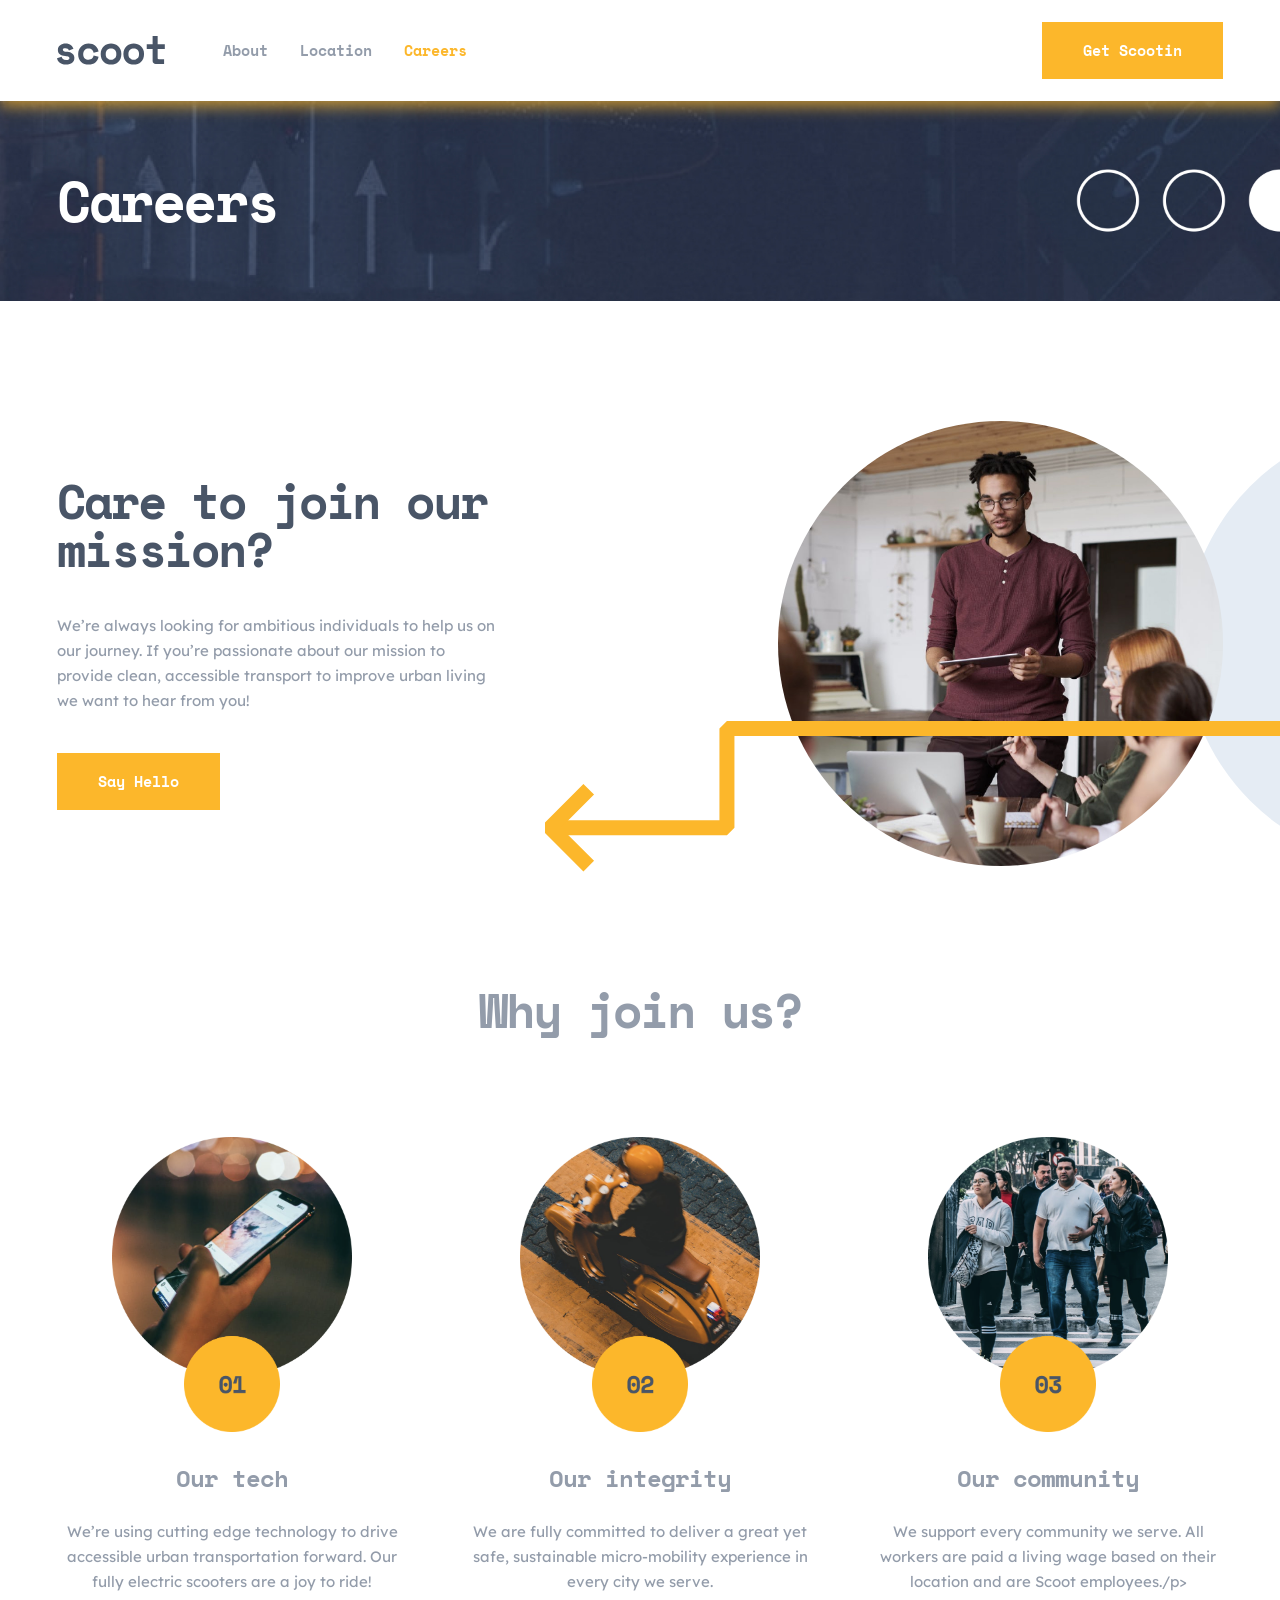
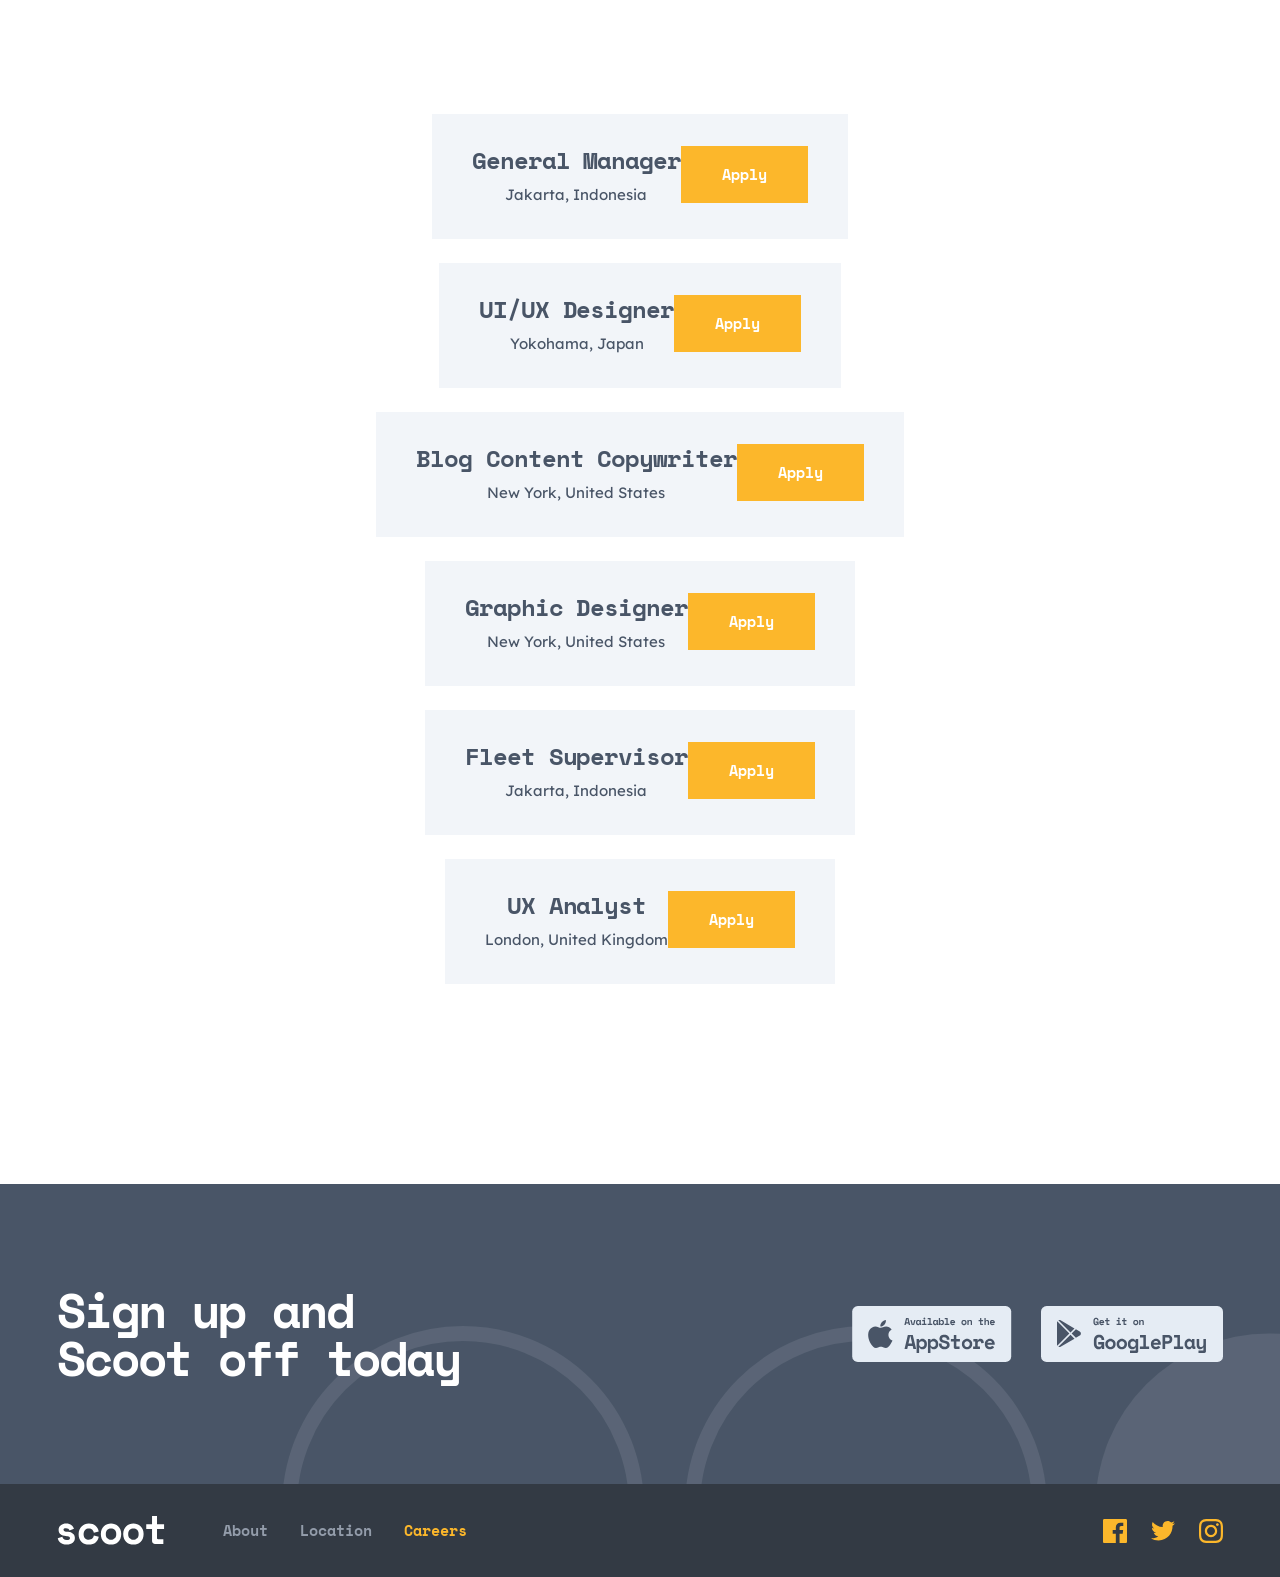
==== commit dd8d5923: "Continue...(03.28.2026/0.07)" ====
--- a/careers.html
+++ b/careers.html
@@ -46,7 +46,7 @@
                         alt="close__burger-icon" />
                 </button>
             </div>
-                 </div>
+        </div>
         <div class="header__mb-div">
             <nav class="header__mb-nav">
                 <ul class="header__mb-list">
@@ -62,7 +62,7 @@
                     </li>
                     <li class="header__mb-lists">
                         <a class="header__mb-links" href="#">
-                            <p class="header__mb-links-texts online ">Careers</p> 
+                            <p class="header__mb-links-texts online ">Careers</p>
                         </a>
                     </li>
                 </ul>
@@ -71,6 +71,94 @@
         </div>
     </header>
     <main>
+        <section class="careers">
+            <div class="container careers__container">
+                <h2 class="careers__title">Careers</h2>
+            </div>
+        </section>
+        <section class="mission">
+            <div class="container mission__container">
+                <div class="mission__left-box">
+                    <h2 class="mission__title">Care to join our mission?</h2>
+                    <p class="mission__text">We’re always looking for ambitious individuals to help us on our journey.
+                        If you’re passionate about our mission to provide clean, accessible transport to improve urban
+                        living we want to hear from you!</p>
+                    <button class="mission__button">Say Hello</button>
+                </div>
+                <img class="easy__image" src="./images/black__guy.jpg" alt="guy">
+            </div>
+        </section>
+        <section class="join">
+            <div class="container join__container">
+                <h3 class="join__title">Why join us?</h3>
+                <div class="join__box">
+                    <div class="join__boxes">
+                        <img class="join__imagas" src="./images/our__tech.png" alt="images">
+                        <h5 class="join__titles">Our tech</h5>
+                        <p class="join__texts">We’re using cutting edge technology to drive accessible urban
+                            transportation forward. Our fully electric scooters are a joy to ride!</p>
+                    </div>
+                    <div class="join__boxes">
+                        <img class="join__imagas" src="./images/our__integrity.png" alt="images">
+                        <h5 class="join__titles">Our integrity</h5>
+                        <p class="join__texts">We are fully committed to deliver a great yet safe, sustainable
+                            micro-mobility experience in every city we serve.</p>
+                    </div>
+                    <div class="join__boxes">
+                        <img class="join__imagas" src="./images/our__community.png" alt="images">
+                        <h5 class="join__titles">Our community</h5>
+                        <p class="join__texts">We support every community we serve. All workers are paid a living wage
+                            based on their location and are Scoot employees./p>
+                    </div>
+                </div>
+            </div>
+        </section>
+        <section class="category">
+            <div class="container category__container">
+                <div class="category__box">
+                    <div class="category__boxes">
+                        <h4 class="category__titles">General Manager</h4>
+                        <p class="category__texts">Jakarta, Indonesia</p>
+                    </div>
+                    <button class="category__button">Apply</button>
+                </div>
+                <div class="category__box">
+                    <div class="category__boxes">
+                        <h4 class="category__titles">UI/UX Designer</h4>
+                        <p class="category__texts">Yokohama, Japan</p>
+                    </div>
+                    <button class="category__button">Apply</button>
+                </div>
+                <div class="category__box">
+                    <div class="category__boxes">
+                        <h4 class="category__titles">Blog Content Copywriter</h4>
+                        <p class="category__texts">New York, United States</p>
+                    </div>
+                    <button class="category__button">Apply</button>
+                </div>
+                <div class="category__box">
+                    <div class="category__boxes">
+                        <h4 class="category__titles">Graphic Designer</h4>
+                        <p class="category__texts">New York, United States</p>
+                    </div>
+                    <button class="category__button">Apply</button>
+                </div>
+                <div class="category__box">
+                    <div class="category__boxes">
+                        <h4 class="category__titles">Fleet Supervisor</h4>
+                        <p class="category__texts">Jakarta, Indonesia</p>
+                    </div>
+                    <button class="category__button">Apply</button>
+                </div>
+                <div class="category__box">
+                    <div class="category__boxes">
+                        <h4 class="category__titles">UX Analyst</h4>
+                        <p class="category__texts">London, United Kingdom</p>
+                    </div>
+                    <button class="category__button">Apply</button>
+                </div>
+            </div>
+        </section>
         <section class="sign">
             <div class="container sign__container">
                 <h2 class="sign__title">Sign up and Scoot off today</h2>
--- a/css/main.css
+++ b/css/main.css
@@ -1 +1 @@
-.container{width:100%;max-width:1266px;padding:0 50px;margin:0 auto}.header{box-shadow:rgba(252,182,43,.753) 0px 5px 15px;z-index:1111;background-color:#fff;width:100%;top:0;position:fixed}.header__container{padding-top:22px;padding-bottom:22px;display:flex;flex-direction:row;justify-content:space-between;align-items:center}.header__test-button{display:none;opacity:0;border:none;background:none;outline:none}.header__test-button-image{width:20px;height:16px}.header__left-box{display:flex;flex-direction:row;justify-content:center;align-items:center;gap:58.18px}.header__logo-link{transition:450ms ease all}.header__logo-link:active{transition:450ms ease all;opacity:.5px}.header__list{display:flex;flex-direction:row;justify-content:center;align-items:center;gap:32px}.header__links-texts{font-family:"Space Mono";font-weight:bold;font-size:15px;line-height:25px;letter-spacing:0px;color:#939caa}.header__button{display:block;padding:14px 39px;display:flex;flex-direction:row;justify-content:center;align-items:center;background-color:#fcb72b;font-family:"Space Mono";font-size:15px;font-weight:bold;line-height:25px;letter-spacing:0px;color:#fff;transition:400ms ease all;border:2px solid #fcb72b;cursor:pointer}.header__button:active{border:2px solid #fcb72b;background-color:inherit;color:#fcb72b}.header__mb-buttons-box{display:none}.header__mb-open-burger-button{display:block;border:none;background:none;outline:none}.header__mb-open-burger-icon{width:20px;height:16px}.header__mb-close-burger-button{display:none;border:none;background:none;outline:none}.header__mb-close-burger-icon{width:20px;height:16px}.header__mb-div{display:none;transition:450ms ease all;width:100%;z-index:-1;height:100dvh;position:fixed;top:73px;transform:translateX(-100%);backdrop-filter:blur(5px);background-color:rgba(0,0,0,.5)}.header__mb-div.active{transform:translateX(0%);transition:450ms ease all}.header__mb-nav{display:flex;flex-direction:column;justify-content:space-between;align-items:start;background-color:#333a44;width:80%;height:100dvh;padding:64px 32px 102px 32px}.header__mb-list{display:flex;flex-direction:column;justify-content:space-between;align-items:start;gap:24px}.header__mb-links-texts{font-family:"Space Mono";font-weight:bold;font-size:18px;line-height:25px;letter-spacing:0px;color:#fff}.header__mb-button{padding:14px 39px;display:flex;flex-direction:row;justify-content:center;align-items:center;background-color:#fcb72b;font-family:"Space Mono";font-size:15px;font-weight:bold;line-height:25px;letter-spacing:0px;color:#fff;transition:400ms ease all;border:2px solid #fcb72b;cursor:pointer}.header__mb-button:active{border:2px solid #fcb72b;background-color:inherit;color:#fcb72b}@media(max-width: 1024px){.header{box-shadow:rgba(252,182,43,.753) 0px 5px 15px;z-index:1111;background-color:#fff;width:100%;top:0;position:fixed}.header__container{padding-left:40px;padding-right:40px;padding-top:22px;padding-bottom:22px;display:flex;flex-direction:row;justify-content:space-between;align-items:center}.header__test-button{display:none;opacity:0;border:none;background:none;outline:none}.header__test-button-image{width:20px;height:16px}.header__left-box{display:flex;flex-direction:row;justify-content:center;align-items:center;gap:58.18px}.header__logo-link{transition:200ms ease all}.header__logo-link:active{transition:200ms ease all;opacity:.5}.header__logo-image{width:107.82px;height:28.56px}.header__list{display:flex;flex-direction:row;justify-content:center;align-items:center;gap:32px}.header__links-texts{font-family:"Space Mono";font-weight:bold;font-size:15px;line-height:25px;letter-spacing:0px;color:#939caa}.header__button{display:block;padding:14px 39px;display:flex;flex-direction:row;justify-content:center;align-items:center;background-color:#fcb72b;font-family:"Space Mono";font-size:15px;font-weight:bold;line-height:25px;letter-spacing:0px;color:#fff;transition:400ms ease all;border:2px solid #fcb72b;cursor:pointer}.header__button:active{border:2px solid #fcb72b;background-color:inherit;color:#fcb72b}.header__mb-buttons-box{display:none}.header__mb-open-burger-button{display:block;border:none;background:none;outline:none}.header__mb-open-burger-icon{width:20px;height:16px}.header__mb-close-burger-button{display:none;border:none;background:none;outline:none}.header__mb-close-burger-icon{width:20px;height:16px}.header__mb-div{display:none;transition:450ms ease all;width:100%;z-index:-1;height:100dvh;position:fixed;top:73px;transform:translateX(-100%);backdrop-filter:blur(5px);background-color:rgba(0,0,0,.5)}.header__mb-div.active{transform:translateX(0%);transition:450ms ease all}.header__mb-nav{display:flex;flex-direction:column;justify-content:space-between;align-items:start;background-color:#333a44;width:80%;height:100dvh;padding:64px 32px 102px 32px}.header__mb-list{display:flex;flex-direction:column;justify-content:space-between;align-items:start;gap:24px}.header__mb-links-texts{font-family:"Space Mono";font-weight:bold;font-size:18px;line-height:25px;letter-spacing:0px;color:#fff}.header__mb-button{padding:14px 39px;display:flex;flex-direction:row;justify-content:center;align-items:center;background-color:#fcb72b;font-family:"Space Mono";font-size:15px;font-weight:bold;line-height:25px;letter-spacing:0px;color:#fff;transition:400ms ease all;border:2px solid #fcb72b;cursor:pointer}.header__mb-button:active{border:2px solid #fcb72b;background-color:inherit;color:#fcb72b}}@media(max-width: 767px){.header{box-shadow:rgba(252,182,43,.753) 0px 5px 15px;z-index:1111;background-color:#fff;width:100%;top:0;position:fixed}.header__container{padding-left:32px;padding-right:32px;padding-top:22px;padding-bottom:22px;display:flex;flex-direction:row-reverse;justify-content:space-between;align-items:center}.header__test-button{display:block;opacity:0;border:none;background:none;outline:none}.header__test-button-image{width:20px;height:16px}.header__logo-link{transition:450ms ease all}.header__logo-link:active{transition:450ms ease all;opacity:.5}.header__logo-image{width:75.5px;height:20px}.header__list{display:none}.header__lists{display:none}.header__links{display:none}.header__links-texts{font-family:"Space Mono"}.header__button{display:none}.header__mb-buttons-box{display:block}.header__mb-open-burger-button{display:block;border:none;background:none;outline:none}.header__mb-open-burger-icon{width:20px;height:16px}.header__mb-close-burger-button{display:none;border:none;background:none;outline:none}.header__mb-close-burger-icon{width:20px;height:16px}.header__mb-div{display:block;transition:450ms ease all;width:100%;z-index:10;height:100dvh;position:fixed;top:68px;transform:translateX(-100%);backdrop-filter:blur(5px);background-color:rgba(0,0,0,.5)}.header__mb-div.active{transform:translateX(0%);transition:450ms ease all}.header__mb-nav{display:flex;flex-direction:column;justify-content:space-between;align-items:start;background-color:#333a44;width:80%;height:100dvh;padding:64px 32px 102px 32px}.header__mb-list{display:flex;flex-direction:column;justify-content:space-between;align-items:start;gap:24px}.header__mb-links-texts{font-family:"Space Mono";font-weight:bold;font-size:18px;line-height:25px;letter-spacing:0px;color:#fff}.header__mb-button{padding:14px 39px;display:flex;flex-direction:row;justify-content:center;align-items:center;background-color:#fcb72b;font-family:"Space Mono";font-size:15px;font-weight:bold;line-height:25px;letter-spacing:0px;color:#fff;transition:400ms ease all;border:2px solid #fcb72b;cursor:pointer}.header__mb-button:active{border:2px solid #fcb72b;background-color:inherit;color:#fcb72b}}.hero{width:100%;background-image:url("../../images/hero_background-image.jpg");background-position:top;background-repeat:no-repeat;background-size:cover;padding-top:153px;padding-bottom:152px;position:relative}.hero::after{position:absolute;display:inline-block;content:"";bottom:315px;left:-50px;width:203px;height:15px;background-image:url("../../icons/hero__path.svg");background-repeat:no-repeat;background-size:cover;z-index:1}.hero::before{position:absolute;display:inline-block;content:"";bottom:179px;right:300px;width:452px;height:151px;background-image:url("../../icons/hero__vector.svg");background-repeat:no-repeat;background-size:cover;z-index:2}.hero__container{display:flex;flex-direction:column;justify-content:center;align-items:start;position:relative}.hero__container::after{position:absolute;display:inline-block;content:"";top:400px;right:0;width:234px;height:62px;background-image:url("../../icons/hero__triple-circle.svg");background-repeat:no-repeat;background-size:cover}.hero__left-box{width:477px;display:flex;flex-direction:column;justify-content:center;align-items:start;gap:40px}.hero__title{text-align:start;width:477px;font-family:"Space Mono";font-weight:bold;font-size:56px;line-height:56px;letter-spacing:-2.5px;color:#fff}.hero__mini-box{display:flex;flex-direction:column;justify-content:center;align-items:start;gap:32px;margin-left:auto}.hero__text{text-align:start;width:400px;font-family:"Lexend Deca";font-weight:400;font-size:15px;line-height:25px;letter-spacing:0px;color:#fff}.hero__button{padding:14px 39px;display:flex;flex-direction:row;justify-content:center;align-items:center;background-color:#fcb72b;font-family:"Space Mono";font-size:15px;font-weight:bold;line-height:25px;letter-spacing:0px;color:#fff;transition:400ms ease all;border:2px solid #fcb72b;cursor:pointer}.hero__button:active{border:2px solid #fcb72b;background-color:inherit;color:#fcb72b}@media(max-width: 1330px){.hero{width:100%;background-image:url("../../images/hero_background-image.jpg");background-position:top;background-repeat:no-repeat;background-size:cover;padding-top:153px;padding-bottom:152px;position:relative}.hero::after{position:absolute;display:inline-block;content:"";bottom:315px;left:-450px;width:203px;height:15px;background-image:url("../../icons/hero__path.svg");background-repeat:no-repeat;background-size:cover;z-index:1}.hero::before{position:absolute;display:none;content:"";bottom:179px;right:500px;width:452px;height:151px;background-image:url("../../icons/hero__vector.svg");background-repeat:no-repeat;background-size:cover;z-index:2}.hero__container{display:flex;flex-direction:column;justify-content:center;align-items:start;position:relative}.hero__container::after{position:absolute;display:inline-block;content:"";top:400px;right:0;width:234px;height:62px;background-image:url("../../icons/hero__triple-circle.svg");background-repeat:no-repeat;background-size:cover}.hero__left-box{width:477px;display:flex;flex-direction:column;justify-content:center;align-items:start;gap:40px}.hero__title{text-align:start;width:477px;font-family:"Space Mono";font-weight:bold;font-size:56px;line-height:56px;letter-spacing:-2.5px;color:#fff}.hero__mini-box{display:flex;flex-direction:column;justify-content:center;align-items:start;gap:32px;margin-left:auto}.hero__text{text-align:start;width:400px;font-family:"Lexend Deca";font-weight:400;font-size:15px;line-height:25px;letter-spacing:0px;color:#fff}.hero__button{padding:14px 39px;display:flex;flex-direction:row;justify-content:center;align-items:center;background-color:#fcb72b;font-family:"Space Mono";font-size:15px;font-weight:bold;line-height:25px;letter-spacing:0px;color:#fff;transition:400ms ease all;border:2px solid #fcb72b;cursor:pointer}.hero__button:active{border:2px solid #fcb72b;background-color:inherit;color:#fcb72b}}@media(max-width: 1024px){.hero{width:100%;background-image:url("../../images/hero_background-tb-image.jpg");background-position:top;background-repeat:no-repeat;background-size:cover;padding-top:137px;padding-bottom:217px;position:relative}.hero::after{position:absolute;display:none;content:"";bottom:315px;left:-100px;width:203px;height:15px;background-image:url("../../icons/hero__path.svg");background-repeat:no-repeat;background-size:cover;z-index:1}.hero::before{position:absolute;display:inline-block;content:"";bottom:39px;left:0;width:325px;height:151px;background-image:url("../../icons/hero__tb-vector.svg");background-repeat:no-repeat;background-size:cover;z-index:1}.hero__container{padding-left:40px;padding-right:40px;display:flex;flex-direction:column;justify-content:center;align-items:center;position:relative}.hero__container::after{position:absolute;display:none;content:"";top:400px;right:0;width:234px;height:62px;background-image:url("../../icons/hero__triple-circle.svg");background-repeat:no-repeat;background-size:cover}.hero__left-box{width:auto;display:flex;flex-direction:column;justify-content:center;align-items:center;gap:24px}.hero__title{text-align:center;width:573px;font-family:"Space Mono";font-weight:bold;font-size:56px;line-height:56px;letter-spacing:-2.5px;color:#fff}.hero__mini-box{display:flex;flex-direction:column;justify-content:center;align-items:center;gap:32px}.hero__text{text-align:center;width:573px;font-family:"Lexend Deca";font-weight:400;font-size:15px;line-height:25px;letter-spacing:0px;color:#fff}.hero__button{padding:14px 39px;display:flex;flex-direction:row;justify-content:center;align-items:center;background-color:#fcb72b;font-family:"Space Mono";font-size:15px;font-weight:bold;line-height:25px;letter-spacing:0px;color:#fff;transition:400ms ease all;border:2px solid #fcb72b;cursor:pointer}.hero__button:active{border:2px solid #fcb72b;background-color:inherit;color:#fcb72b}}@media(max-width: 767px){.hero{width:100%;background-image:url("../../images/hero_background-mb-image.jpg");background-position:top;background-repeat:no-repeat;background-size:cover;padding-top:115px;padding-bottom:179px;position:relative}.hero::after{position:absolute;display:none;content:"";bottom:315px;left:-50;width:203px;height:15px;background-image:url("../../icons/hero__path.svg");background-repeat:no-repeat;background-size:cover;z-index:1}.hero::before{position:absolute;display:inline-block;content:"";bottom:34.56px;left:0;width:140px;height:151px;background-image:url("../../icons/hero__mb-vector.svg");background-repeat:no-repeat;background-size:cover;z-index:1}.hero__container{padding-left:32px;padding-right:32px;display:flex;flex-direction:column;justify-content:center;align-items:center;position:relative}.hero__container::after{position:absolute;display:none;content:"";top:400px;right:0;width:234px;height:62px;background-image:url("../../icons/hero__triple-circle.svg");background-repeat:no-repeat;background-size:cover}.hero__left-box{width:auto;display:flex;flex-direction:column;justify-content:center;align-items:center;gap:24px}.hero__title{text-align:center;width:311px;font-family:"Space Mono";font-weight:bold;font-size:40px;line-height:40px;letter-spacing:-1.79px;color:#fff}.hero__mini-box{display:flex;flex-direction:column;justify-content:center;align-items:center;gap:34px}.hero__text{text-align:center;width:100%;font-family:"Lexend Deca";font-weight:400;font-size:15px;line-height:25px;letter-spacing:0px;color:#fff}.hero__button{padding:14px 39px;display:flex;flex-direction:row;justify-content:center;align-items:center;background-color:#fcb72b;font-family:"Space Mono";font-size:15px;font-weight:bold;line-height:25px;letter-spacing:0px;color:#fff;transition:400ms ease all;border:2px solid #fcb72b;cursor:pointer}.hero__button:active{border:2px solid #fcb72b;background-color:inherit;color:#fcb72b}}.step{padding-top:160px;position:relative;z-index:2}.step::after{z-index:-1;position:absolute;display:inline-block;content:"";top:205px;left:0px;width:973px;height:15px;background-image:url("../../icons/step__path.svg");background-repeat:no-repeat;background-size:cover}.step__container{display:flex;flex-direction:row;justify-content:space-between;align-items:start;gap:0px}.step__icons{width:96px;height:96px}.step__boxes{width:100%;display:flex;flex-direction:column;justify-content:center;align-items:start;gap:40px}.step__mini-box{display:flex;flex-direction:column;justify-content:center;align-items:start;gap:27px}.step__titles{text-align:start;font-family:"Space Mono";font-weight:bold;font-size:24px;line-height:28px;letter-spacing:-1.07px;color:#495567}.step__texts{width:300px;text-align:start;font-weight:400;font-size:15px;line-height:25px;font-family:"Lexend Deca";color:#939caa}@media(max-width: 1100px){.step{padding-top:160px;position:relative;z-index:2}.step::after{z-index:-1;position:absolute;display:none;content:"";top:205px;left:-50px;width:973px;height:15px;background-image:url("../../icons/step__path.svg");background-repeat:no-repeat;background-size:cover}.step__container{display:flex;flex-direction:column;justify-content:center;align-items:center;gap:50px}.step__icons{width:96px;height:96px}.step__boxes{width:100%;display:flex;flex-direction:row;justify-content:space-evenly;align-items:start;gap:0}.step__mini-box{display:flex;flex-direction:column;justify-content:center;align-items:start;gap:27px}.step__titles{text-align:start;font-family:"Space Mono";font-weight:bold;font-size:24px;line-height:28px;letter-spacing:-1.07px;color:#495567}.step__texts{width:300px;text-align:start;font-weight:400;font-size:15px;line-height:25px;font-family:"Lexend Deca";color:#939caa}}@media(max-width: 1024px){.step{padding-top:122px;position:relative;z-index:2}.step::after{z-index:-1;position:absolute;display:inline-block;content:"";top:0;left:145px;width:15px;height:512px;background-image:url("../../icons/step__tb-path.svg");background-repeat:no-repeat;background-size:cover}.step__container{padding-left:40px;padding-right:40px;display:flex;flex-direction:column;justify-content:center;align-items:center;gap:50px}.step__icons{width:96px;height:96px}.step__boxes{width:100%;display:flex;flex-direction:row;justify-content:space-evenly;align-items:start;gap:0}.step__mini-box{display:flex;flex-direction:column;justify-content:center;align-items:start;gap:27px}.step__titles{text-align:start;font-family:"Space Mono";font-weight:bold;font-size:24px;line-height:28px;letter-spacing:-1.07px;color:#495567}.step__texts{width:398px;text-align:start;font-weight:400;font-size:15px;line-height:25px;font-family:"Lexend Deca";color:#939caa}}@media(max-width: 912px){.step{padding-top:122px;position:relative;z-index:2}.step::after{z-index:-1;position:absolute;display:inline-block;content:"";top:0;left:190px;width:15px;height:512px;background-image:url("../../icons/step__tb-path.svg");background-repeat:no-repeat;background-size:cover}.step__container{padding-left:40px;padding-right:40px;display:flex;flex-direction:column;justify-content:center;align-items:center;gap:50px}.step__icons{width:96px;height:96px}.step__boxes{width:100%;display:flex;flex-direction:row;justify-content:space-evenly;align-items:start;gap:0}.step__mini-box{display:flex;flex-direction:column;justify-content:center;align-items:start;gap:27px}.step__titles{text-align:start;font-family:"Space Mono";font-weight:bold;font-size:24px;line-height:28px;letter-spacing:-1.07px;color:#495567}.step__texts{width:398px;text-align:start;font-weight:400;font-size:15px;line-height:25px;font-family:"Lexend Deca";color:#939caa}}@media(max-width: 820px){.step{padding-top:122px;position:relative;z-index:2}.step::after{z-index:-1;position:absolute;display:inline-block;content:"";top:0;left:162.5px;width:15px;height:512px;background-image:url("../../icons/step__tb-path.svg");background-repeat:no-repeat;background-size:cover}.step__container{padding-left:40px;padding-right:40px;display:flex;flex-direction:column;justify-content:center;align-items:center;gap:50px}.step__icons{width:96px;height:96px}.step__boxes{width:100%;display:flex;flex-direction:row;justify-content:space-evenly;align-items:start;gap:0}.step__mini-box{display:flex;flex-direction:column;justify-content:center;align-items:start;gap:27px}.step__titles{text-align:start;font-family:"Space Mono";font-weight:bold;font-size:24px;line-height:28px;letter-spacing:-1.07px;color:#495567}.step__texts{width:398px;text-align:start;font-weight:400;font-size:15px;line-height:25px;font-family:"Lexend Deca";color:#939caa}}@media(max-width: 768px){.step{padding-top:122px;position:relative;z-index:2}.step::after{z-index:-1;position:absolute;display:inline-block;content:"";top:0;left:145px;width:15px;height:512px;background-image:url("../../icons/step__tb-path.svg");background-repeat:no-repeat;background-size:cover}.step__container{padding-left:40px;padding-right:40px;display:flex;flex-direction:column;justify-content:center;align-items:center;gap:50px}.step__icons{width:96px;height:96px}.step__boxes{width:100%;display:flex;flex-direction:row;justify-content:space-evenly;align-items:start;gap:0}.step__mini-box{display:flex;flex-direction:column;justify-content:center;align-items:start;gap:27px}.step__titles{text-align:start;font-family:"Space Mono";font-weight:bold;font-size:24px;line-height:28px;letter-spacing:-1.07px;color:#495567}.step__texts{width:398px;text-align:start;font-weight:400;font-size:15px;line-height:25px;font-family:"Lexend Deca";color:#939caa}}@media(max-width: 767px){.step{padding-top:120px;position:relative;z-index:2}.step::after{z-index:-1;position:absolute;display:none;content:"";top:0;left:145px;width:15px;height:512px;background-image:url("../../icons/step__tb-path.svg");background-repeat:no-repeat;background-size:cover}.step__container{padding-left:32px;padding-right:32px;display:flex;flex-direction:column;justify-content:center;align-items:center;gap:48px}.step__images{width:56px;height:56px}.step__boxes{display:flex;flex-direction:column;justify-content:center;align-items:center;gap:24px}.step__mini-box{display:flex;flex-direction:column;justify-content:center;align-items:center;gap:24px}.step__titles{text-align:center;font-family:"Space Mono";font-weight:bold;font-size:20px;line-height:28px;letter-spacing:-0.89px;color:#495567}.step__texts{width:100%;text-align:center;font-weight:400;font-size:15px;line-height:25px;letter-spacing:0px;font-family:"Lexend Deca";color:#939caa}}.easy{margin-top:200px;position:relative;z-index:2}.easy::after{position:absolute;content:"";display:inline-block;width:735px;height:151px;right:0;top:300px;background-image:url("../../icons/easy__vector.svg");background-repeat:no-repeat;background-size:cover}.easy::before{z-index:-1;position:absolute;content:"";display:inline-block;width:95px;height:445px;right:0;top:0;background-image:url("../../icons/easy__mask.svg");background-repeat:no-repeat;background-size:cover}.easy__container{display:flex;flex-direction:row;justify-content:space-between;align-items:center}.easy__left-box{display:flex;flex-direction:column;justify-content:center;align-items:start;gap:40px}.easy__title{width:445px;font-family:"Space Mono";color:#495567;font-size:48px;line-height:48px;letter-spacing:-2.14px;font-weight:bold;text-align:start}.easy__text{text-align:start;width:445px;font-family:"Lexend Deca";font-weight:400;color:#939caa;font-size:15px;line-height:25px;letter-spacing:0}.easy__button{padding:14px 39px;display:flex;flex-direction:row;justify-content:center;align-items:center;background-color:#fcb72b;font-family:"Space Mono";font-size:15px;font-weight:bold;line-height:25px;letter-spacing:0px;color:#fff;transition:400ms ease all;border:2px solid #fcb72b;cursor:pointer}.easy__button:active{border:2px solid #fcb72b;background-color:inherit;color:#fcb72b}.easy__image{width:445px;height:445px;border-radius:50%}@media(max-width: 1100px){.easy{margin-top:145px;position:relative;z-index:2}.easy::after{position:absolute;content:"";display:inline-block;width:735px;height:151px;right:0;top:300px;background-image:url("../../icons/easy__tb-vector.svg");background-repeat:no-repeat;background-size:cover}.easy::before{z-index:-1;position:absolute;content:"";display:inline-block;width:95px;height:445px;right:0;top:0;background-image:url("../../icons/easy__mask.svg");background-repeat:no-repeat;background-size:cover}.easy__container{display:flex;flex-direction:column-reverse;justify-content:center;align-items:center;gap:56px}.easy__left-box{display:flex;flex-direction:column;justify-content:center;align-items:center;gap:40px}.easy__title{width:457px;font-family:"Space Mono";color:#495567;font-size:48px;line-height:48px;letter-spacing:-2.14px;font-weight:bold;text-align:center}.easy__text{text-align:center;width:573px;font-family:"Lexend Deca";font-weight:400;color:#939caa;font-size:15px;line-height:25px;letter-spacing:0}.easy__button{padding:14px 39px;display:flex;flex-direction:row;justify-content:center;align-items:center;background-color:#fcb72b;font-family:"Space Mono";font-size:15px;font-weight:bold;line-height:25px;letter-spacing:0px;color:#fff;transition:400ms ease all;border:2px solid #fcb72b;cursor:pointer}.easy__button:active{border:2px solid #fcb72b;background-color:inherit;color:#fcb72b}.easy__image{width:445px;height:445px;border-radius:50%}}@media(max-width: 1024px){.easy{margin-top:145px;position:relative;z-index:2}.easy::after{position:absolute;content:"";display:inline-block;width:735px;height:151px;right:0;top:300px;background-image:url("../../icons/easy__tb-vector.svg");background-repeat:no-repeat;background-size:cover}.easy::before{z-index:-1;position:absolute;content:"";display:inline-block;width:95px;height:445px;right:0;top:0;background-image:url("../../icons/easy__mask.svg");background-repeat:no-repeat;background-size:cover}.easy__container{padding-left:40px;padding-right:40px;display:flex;flex-direction:column-reverse;justify-content:center;align-items:center;gap:56px}.easy__left-box{display:flex;flex-direction:column;justify-content:center;align-items:center;gap:40px}.easy__title{width:457px;font-family:"Space Mono";color:#495567;font-size:48px;line-height:48px;letter-spacing:-2.14px;font-weight:bold;text-align:center}.easy__text{text-align:center;width:573px;font-family:"Lexend Deca";font-weight:400;color:#939caa;font-size:15px;line-height:25px;letter-spacing:0}.easy__button{padding:14px 39px;display:flex;flex-direction:row;justify-content:center;align-items:center;background-color:#fcb72b;font-family:"Space Mono";font-size:15px;font-weight:bold;line-height:25px;letter-spacing:0px;color:#fff;transition:400ms ease all;border:2px solid #fcb72b;cursor:pointer}.easy__button:active{border:2px solid #fcb72b;background-color:inherit;color:#fcb72b}.easy__image{width:445px;height:445px;border-radius:50%}}@media(max-width: 767px){.easy{margin-top:120px;position:relative}.easy::after{position:absolute;content:"";display:inline-block;width:349px;height:151px;right:0;top:165px;background-image:url("../../icons/easy__mb-vektor.svg");background-repeat:no-repeat;background-size:cover}.easy::before{z-index:-1;position:absolute;content:"";display:none;width:95px;height:445px;right:0;top:0;background-image:url("../../icons/easy__mask.svg");background-repeat:no-repeat;background-size:cover}.easy__container{padding-left:32px;padding-right:32px;display:flex;flex-direction:column-reverse;justify-content:center;align-items:center;gap:56px}.easy__left-box{display:flex;flex-direction:column;justify-content:center;align-items:center;gap:32px}.easy__title{width:311px;font-family:"Space Mono";color:#495567;font-size:32px;line-height:32px;letter-spacing:-1.43px;font-weight:bold;text-align:center}.easy__text{text-align:center;width:100%;font-family:"Lexend Deca";font-weight:400;color:#939caa;font-size:15px;line-height:25px;letter-spacing:0}.easy__button{padding:14px 39px;display:flex;flex-direction:row;justify-content:center;align-items:center;background-color:#fcb72b;font-family:"Space Mono";font-size:15px;font-weight:bold;line-height:25px;letter-spacing:0px;color:#fff;transition:400ms ease all;border:2px solid #fcb72b;cursor:pointer}.easy__button:active{border:2px solid #fcb72b;background-color:inherit;color:#fcb72b}.easy__image{width:311px;height:311px;border-radius:50%}}.city{margin-top:160px;position:relative;z-index:2}.city::after{position:absolute;content:"";display:inline-block;width:356px;height:151px;left:0;top:0px;background-image:url("../../icons/city__vector.svg");background-repeat:no-repeat;background-size:cover}.city::before{z-index:-1;position:absolute;content:"";display:inline-block;width:95px;height:445px;left:0;top:0;background-image:url("../../icons/easy__mask.svg");background-repeat:no-repeat;background-size:cover;transform:rotate(180deg)}.city__container{display:flex;flex-direction:row-reverse;justify-content:space-between;align-items:center}.city__right-box{display:flex;flex-direction:column;justify-content:center;align-items:start;gap:40px}.city__title{width:445px;font-family:"Space Mono";color:#495567;font-size:48px;line-height:48px;letter-spacing:-2.14px;font-weight:bold;text-align:start}.city__text{text-align:start;width:445px;font-family:"Lexend Deca";font-weight:400;color:#939caa;font-size:15px;line-height:25px;letter-spacing:0}.city__button{padding:14px 39px;display:flex;flex-direction:row;justify-content:center;align-items:center;background-color:#fcb72b;font-family:"Space Mono";font-size:15px;font-weight:bold;line-height:25px;letter-spacing:0px;color:#fff;transition:400ms ease all;border:2px solid #fcb72b;cursor:pointer}.city__button:active{border:2px solid #fcb72b;background-color:inherit;color:#fcb72b}.city__image{width:445px;height:445px;border-radius:50%}@media(max-width: 1024px){.city{margin-top:128px;position:relative;z-index:2}.city::after{position:absolute;content:"";display:inline-block;width:355px;height:151px;left:0;top:0px;background-image:url("../../icons/city__tb-vector.svg");background-repeat:no-repeat;background-size:cover}.city::before{z-index:-1;position:absolute;content:"";display:inline-block;width:95px;height:445px;left:0;top:0;background-image:url("../../icons/easy__mask.svg");background-repeat:no-repeat;background-size:cover;transform:rotate(180deg)}.city__container{padding-left:40px;padding-right:40px;display:flex;flex-direction:column-reverse;justify-content:center;align-items:center;gap:64px}.city__right-box{display:flex;flex-direction:column;justify-content:center;align-items:center;gap:40px}.city__title{width:457px;font-family:"Space Mono";color:#495567;font-size:48px;line-height:48px;letter-spacing:-2.14px;font-weight:bold;text-align:center}.city__text{text-align:center;width:573px;font-family:"Lexend Deca";font-weight:400;color:#939caa;font-size:15px;line-height:25px;letter-spacing:0}.city__button{padding:14px 39px;display:flex;flex-direction:row;justify-content:center;align-items:center;background-color:#fcb72b;font-family:"Space Mono";font-size:15px;font-weight:bold;line-height:25px;letter-spacing:0px;color:#fff;transition:400ms ease all;border:2px solid #fcb72b;cursor:pointer}.city__button:active{border:2px solid #fcb72b;background-color:inherit;color:#fcb72b}.city__image{width:445px;height:445px;border-radius:50%}}@media(max-width: 1100px){.city{margin-top:128px;position:relative;z-index:2}.city::after{position:absolute;content:"";display:inline-block;width:355px;height:151px;left:0;top:0px;background-image:url("../../icons/city__tb-vector.svg");background-repeat:no-repeat;background-size:cover}.city::before{z-index:-1;position:absolute;content:"";display:inline-block;width:95px;height:445px;left:0;top:0;background-image:url("../../icons/easy__mask.svg");background-repeat:no-repeat;background-size:cover;transform:rotate(180deg)}.city__container{display:flex;flex-direction:column-reverse;justify-content:center;align-items:center;gap:64px}.city__right-box{display:flex;flex-direction:column;justify-content:center;align-items:center;gap:40px}.city__title{width:457px;font-family:"Space Mono";color:#495567;font-size:48px;line-height:48px;letter-spacing:-2.14px;font-weight:bold;text-align:center}.city__text{text-align:center;width:573px;font-family:"Lexend Deca";font-weight:400;color:#939caa;font-size:15px;line-height:25px;letter-spacing:0}.city__button{padding:14px 39px;display:flex;flex-direction:row;justify-content:center;align-items:center;background-color:#fcb72b;font-family:"Space Mono";font-size:15px;font-weight:bold;line-height:25px;letter-spacing:0px;color:#fff;transition:400ms ease all;border:2px solid #fcb72b;cursor:pointer}.city__button:active{border:2px solid #fcb72b;background-color:inherit;color:#fcb72b}.city__image{width:445px;height:445px;border-radius:50%}}@media(max-width: 767px){.city{margin-top:120px;position:relative;z-index:2}.city::after{position:absolute;content:"";display:inline-block;width:267px;height:151px;left:0;top:0px;background-image:url("../../icons/city__mb-vector.svg");background-repeat:no-repeat;background-size:cover}.city::before{z-index:-1;position:absolute;content:"";display:none;width:95px;height:445px;right:0;top:0;background-image:url("../../icons/easy__mask.svg");background-repeat:no-repeat;background-size:cover}.city__container{padding-left:32px;padding-right:32px;display:flex;flex-direction:column-reverse;justify-content:center;align-items:center;gap:56px}.city__right-box{display:flex;flex-direction:column;justify-content:center;align-items:center;gap:32px}.city__title{width:311px;font-family:"Space Mono";color:#495567;font-size:32px;line-height:32px;letter-spacing:-1.43px;font-weight:bold;text-align:center}.city__text{text-align:center;width:100%;font-family:"Lexend Deca";font-weight:400;color:#939caa;font-size:15px;line-height:25px;letter-spacing:0}.city__button{padding:14px 39px;display:flex;flex-direction:row;justify-content:center;align-items:center;background-color:#fcb72b;font-family:"Space Mono";font-size:15px;font-weight:bold;line-height:25px;letter-spacing:0px;color:#fff;transition:400ms ease all;border:2px solid #fcb72b;cursor:pointer}.city__button:active{border:2px solid #fcb72b;background-color:inherit;color:#fcb72b}.city__image{width:311px;height:311px;border-radius:50%}}.zero{margin-top:200px;position:relative;z-index:2}.zero::after{position:absolute;content:"";display:inline-block;width:361px;height:151px;right:0;top:80px;background-image:url("../../icons/zero__vector.svg");background-repeat:no-repeat;background-size:cover}.zero::before{z-index:-1;position:absolute;content:"";display:inline-block;width:95px;height:445px;right:0;top:0;background-image:url("../../icons/easy__mask.svg");background-repeat:no-repeat;background-size:cover}.zero__container{display:flex;flex-direction:row;justify-content:space-between;align-items:center}.zero__left-box{display:flex;flex-direction:column;justify-content:center;align-items:start;gap:40px}.zero__title{width:445px;font-family:"Space Mono";color:#495567;font-size:48px;line-height:48px;letter-spacing:-2.14px;font-weight:bold;text-align:start}.zero__text{text-align:start;width:445px;font-family:"Lexend Deca";font-weight:400;color:#939caa;font-size:15px;line-height:25px;letter-spacing:0}.zero__button{padding:14px 39px;display:flex;flex-direction:row;justify-content:center;align-items:center;background-color:#fcb72b;font-family:"Space Mono";font-size:15px;font-weight:bold;line-height:25px;letter-spacing:0px;color:#fff;transition:400ms ease all;border:2px solid #fcb72b;cursor:pointer}.zero__button:active{border:2px solid #fcb72b;background-color:inherit;color:#fcb72b}.zero__image{width:445px;height:445px;border-radius:50%}@media(max-width: 1100px){.zero{margin-top:120px;position:relative;z-index:2}.zero::after{position:absolute;content:"";display:inline-block;width:355px;height:151px;right:0;top:75px;background-image:url("../../icons/zero__tb-vector.svg");background-repeat:no-repeat;background-size:cover}.zero::before{z-index:-1;position:absolute;content:"";display:inline-block;width:95px;height:445px;right:0;top:0;background-image:url("../../icons/easy__mask.svg");background-repeat:no-repeat;background-size:cover}.zero__container{display:flex;flex-direction:column-reverse;justify-content:center;align-items:center;gap:64px}.zero__left-box{display:flex;flex-direction:column;justify-content:center;align-items:center;gap:40px}.zero__title{width:457px;font-family:"Space Mono";color:#495567;font-size:48px;line-height:48px;letter-spacing:-2.14px;font-weight:bold;text-align:center}.zero__text{text-align:center;width:573px;font-family:"Lexend Deca";font-weight:400;color:#939caa;font-size:15px;line-height:25px;letter-spacing:0}.zero__button{padding:14px 39px;display:flex;flex-direction:row;justify-content:center;align-items:center;background-color:#fcb72b;font-family:"Space Mono";font-size:15px;font-weight:bold;line-height:25px;letter-spacing:0px;color:#fff;transition:400ms ease all;border:2px solid #fcb72b;cursor:pointer}.zero__button:active{border:2px solid #fcb72b;background-color:inherit;color:#fcb72b}.zero__image{width:445px;height:445px;border-radius:50%}}@media(max-width: 1024px){.zero{margin-top:120px;position:relative;z-index:2}.zero::after{position:absolute;content:"";display:inline-block;width:355px;height:151px;right:0;top:75px;background-image:url("../../icons/zero__tb-vector.svg");background-repeat:no-repeat;background-size:cover}.zero::before{z-index:-1;position:absolute;content:"";display:inline-block;width:95px;height:445px;right:0;top:0;background-image:url("../../icons/easy__mask.svg");background-repeat:no-repeat;background-size:cover}.zero__container{padding-left:40px;padding-right:40px;display:flex;flex-direction:column-reverse;justify-content:center;align-items:center;gap:64px}.zero__left-box{display:flex;flex-direction:column;justify-content:center;align-items:center;gap:40px}.zero__title{width:457px;font-family:"Space Mono";color:#495567;font-size:48px;line-height:48px;letter-spacing:-2.14px;font-weight:bold;text-align:center}.zero__text{text-align:center;width:573px;font-family:"Lexend Deca";font-weight:400;color:#939caa;font-size:15px;line-height:25px;letter-spacing:0}.zero__button{padding:14px 39px;display:flex;flex-direction:row;justify-content:center;align-items:center;background-color:#fcb72b;font-family:"Space Mono";font-size:15px;font-weight:bold;line-height:25px;letter-spacing:0px;color:#fff;transition:400ms ease all;border:2px solid #fcb72b;cursor:pointer}.zero__button:active{border:2px solid #fcb72b;background-color:inherit;color:#fcb72b}.zero__image{width:445px;height:445px;border-radius:50%}}@media(max-width: 767px){.zero{margin-top:120px;position:relative}.zero::after{position:absolute;content:"";display:inline-block;width:219px;height:151px;right:0;top:0;background-image:url("../../icons/zero__mb-vector.svg");background-repeat:no-repeat;background-size:cover}.zero::before{z-index:-1;position:absolute;content:"";display:none;width:95px;height:445px;right:0;top:0;background-image:url("../../icons/easy__mask.svg");background-repeat:no-repeat;background-size:cover}.zero__container{padding-left:32px;padding-right:32px;display:flex;flex-direction:column-reverse;justify-content:center;align-items:center;gap:56px}.zero__left-box{display:flex;flex-direction:column;justify-content:center;align-items:center;gap:32px}.zero__title{width:311px;font-family:"Space Mono";color:#495567;font-size:32px;line-height:32px;letter-spacing:-1.43px;font-weight:bold;text-align:center}.zero__text{text-align:center;width:100%;font-family:"Lexend Deca";font-weight:400;color:#939caa;font-size:15px;line-height:25px;letter-spacing:0}.zero__button{padding:14px 39px;display:flex;flex-direction:row;justify-content:center;align-items:center;background-color:#fcb72b;font-family:"Space Mono";font-size:15px;font-weight:bold;line-height:25px;letter-spacing:0px;color:#fff;transition:400ms ease all;border:2px solid #fcb72b;cursor:pointer}.zero__button:active{border:2px solid #fcb72b;background-color:inherit;color:#fcb72b}.zero__image{width:311px;height:311px;border-radius:50%}}.about{margin-top:101px;width:100%;background-image:url("../../images/about__background.jpg");background-position:right;background-repeat:no-repeat;background-size:cover}.about__container{display:flex;flex-direction:row;justify-content:start;align-items:center;padding-top:72px;padding-bottom:72px}.about__title{font-family:"Space Mono";font-weight:bold;font-size:56px;line-height:56px;letter-spacing:-2.5px;color:#fff}@media(max-width: 1024px){.about{margin-top:101px;width:100%;background-image:url("../../images/about__tb-background.jpg");background-position:right;background-repeat:no-repeat;background-size:cover}.about__container{display:flex;flex-direction:row;justify-content:start;align-items:center;padding-right:40px;padding-left:40px;padding-top:72px;padding-bottom:72px}.about__title{font-family:"Space Mono";font-weight:bold;font-size:56px;line-height:56px;letter-spacing:-2.5px;color:#fff}}@media(max-width: 767px){.about{margin-top:68px;width:100%;background-image:url("../../images/about__mb-background.jpg");background-position:center;background-repeat:no-repeat;background-size:cover}.about__container{display:flex;flex-direction:row;justify-content:center;align-items:center;padding-right:32px;padding-left:32px;padding-top:60px;padding-bottom:60px}.about__title{font-family:"Space Mono";font-weight:bold;font-size:40px;line-height:40px;letter-spacing:-1.79px;color:#fff}}.era{margin-top:120px;position:relative;z-index:2}.era::after{position:absolute;content:"";display:inline-block;width:735px;height:151px;right:0;top:265px;background-image:url("../../icons/era__vector.svg");background-repeat:no-repeat;background-size:cover}.era::before{z-index:-1;position:absolute;content:"";display:inline-block;width:95px;height:445px;right:0;top:0;background-image:url("../../icons/easy__mask.svg");background-repeat:no-repeat;background-size:cover}.era__container{display:flex;flex-direction:row;justify-content:space-between;align-items:center}.era__left-box{display:flex;flex-direction:column;justify-content:center;align-items:start;gap:24px}.era__title{width:445px;font-family:"Space Mono";color:#495567;font-size:48px;line-height:48px;letter-spacing:-2.14px;font-weight:bold;text-align:start}.era__text{text-align:start;width:445px;font-family:"Lexend Deca";font-weight:400;color:#939caa;font-size:15px;line-height:25px;letter-spacing:0}.era__image{width:445px;height:445px;border-radius:50%}@media(max-width: 1100px){.era{margin-top:144px;position:relative;z-index:2}.era::after{position:absolute;content:"";display:inline-block;width:735px;height:151px;right:0;top:265px;background-image:url("../../icons/era__tb-vector.svg");background-repeat:no-repeat;background-size:cover}.era::before{z-index:-1;position:absolute;content:"";display:inline-block;width:95px;height:445px;right:0;top:0;background-image:url("../../icons/easy__mask.svg");background-repeat:no-repeat;background-size:cover}.era__container{display:flex;flex-direction:column-reverse;justify-content:center;align-items:center;gap:56px}.era__left-box{display:flex;flex-direction:column;justify-content:center;align-items:center;gap:40px}.era__title{width:457px;font-family:"Space Mono";color:#495567;font-size:48px;line-height:48px;letter-spacing:-2.14px;font-weight:bold;text-align:center}.era__text{text-align:center;width:573px;font-family:"Lexend Deca";font-weight:400;color:#939caa;font-size:15px;line-height:25px;letter-spacing:0}.era__image{width:445px;height:445px;border-radius:50%}}@media(max-width: 1024px){.era{margin-top:144px;position:relative;z-index:2}.era::after{position:absolute;content:"";display:inline-block;width:735px;height:151px;right:0;top:265px;background-image:url("../../icons/era__tb-vector.svg");background-repeat:no-repeat;background-size:cover}.era::before{z-index:-1;position:absolute;content:"";display:inline-block;width:95px;height:445px;right:0;top:0;background-image:url("../../icons/easy__mask.svg");background-repeat:no-repeat;background-size:cover}.era__container{padding-left:40px;padding-right:40px;display:flex;flex-direction:column-reverse;justify-content:center;align-items:center;gap:56px}.era__left-box{display:flex;flex-direction:column;justify-content:center;align-items:center;gap:40px}.era__title{width:457px;font-family:"Space Mono";color:#495567;font-size:48px;line-height:48px;letter-spacing:-2.14px;font-weight:bold;text-align:center}.era__text{text-align:center;width:573px;font-family:"Lexend Deca";font-weight:400;color:#939caa;font-size:15px;line-height:25px;letter-spacing:0}.era__image{width:445px;height:445px;border-radius:50%}}@media(max-width: 767px){.era{margin-top:72px;position:relative}.era::after{position:absolute;content:"";display:inline-block;width:349px;height:151px;right:0;top:130px;background-image:url("../../icons/era__mb-vector.svg");background-repeat:no-repeat;background-size:cover}.era::before{z-index:-1;position:absolute;content:"";display:none;width:95px;height:445px;right:0;top:0;background-image:url("../../icons/easy__mask.svg");background-repeat:no-repeat;background-size:cover}.era__container{padding-left:32px;padding-right:32px;display:flex;flex-direction:column-reverse;justify-content:center;align-items:center;gap:56px}.era__left-box{display:flex;flex-direction:column;justify-content:center;align-items:center;gap:32px}.era__title{width:311px;font-family:"Space Mono";color:#495567;font-size:32px;line-height:32px;letter-spacing:-1.43px;font-weight:bold;text-align:center}.era__text{text-align:center;width:100%;font-family:"Lexend Deca";font-weight:400;color:#939caa;font-size:15px;line-height:25px;letter-spacing:0}.era__image{width:311px;height:311px;border-radius:50%}}.urban{margin-top:120px;position:relative;z-index:2}.urban::after{position:absolute;content:"";display:inline-block;width:355px;height:151px;left:0;top:0px;background-image:url("../../icons/urban__vector.svg");background-repeat:no-repeat;background-size:cover}.urban::before{z-index:-1;position:absolute;content:"";display:inline-block;width:95px;height:445px;right:0;top:0;background-image:url("../../icons/easy__mask.svg");background-repeat:no-repeat;background-size:cover;transform:rotate(180deg)}.urban__container{display:flex;flex-direction:row;justify-content:space-between;align-items:center}.urban__left-box{display:flex;flex-direction:column;justify-content:center;align-items:start;gap:24px}.urban__title{width:445px;font-family:"Space Mono";color:#495567;font-size:48px;line-height:48px;letter-spacing:-2.14px;font-weight:bold;text-align:start}.urban__text{text-align:start;width:445px;font-family:"Lexend Deca";font-weight:400;color:#939caa;font-size:15px;line-height:25px;letter-spacing:0}.urban__image{width:445px;height:445px;border-radius:50%}@media(max-width: 1100px){.urban{margin-top:144px;position:relative;z-index:2}.urban::after{position:absolute;content:"";display:inline-block;width:735px;height:151px;right:0;top:265px;background-image:url("../../icons/urban__tb-vector.svg");background-repeat:no-repeat;background-size:cover}.urban::before{z-index:-1;position:absolute;content:"";display:inline-block;width:95px;height:445px;right:0;top:0;background-image:url("../../icons/easy__mask.svg");background-repeat:no-repeat;background-size:cover;transform:rotate(180deg)}.urban__container{display:flex;flex-direction:column-reverse;justify-content:center;align-items:center;gap:56px}.urban__left-box{display:flex;flex-direction:column;justify-content:center;align-items:center;gap:40px}.urban__title{width:457px;font-family:"Space Mono";color:#495567;font-size:48px;line-height:48px;letter-spacing:-2.14px;font-weight:bold;text-align:center}.urban__text{text-align:center;width:573px;font-family:"Lexend Deca";font-weight:400;color:#939caa;font-size:15px;line-height:25px;letter-spacing:0}.urban__image{width:445px;height:445px;border-radius:50%}}@media(max-width: 1024px){.urban{margin-top:120px;position:relative;z-index:2}.urban::after{position:absolute;content:"";display:inline-block;width:735px;height:151px;right:0;top:0px;background-image:url("../../icons/urban__tb-vector.svg");background-repeat:no-repeat;background-size:cover}.urban::before{z-index:-1;position:absolute;content:"";display:inline-block;width:95px;height:445px;right:0;top:0;background-image:url("../../icons/easy__mask.svg");background-repeat:no-repeat;background-size:cover;transform:rotate(180deg)}.urban__container{padding-left:40px;padding-right:40px;display:flex;flex-direction:column;justify-content:center;align-items:center;gap:56px}.urban__right-box{display:flex;flex-direction:column;justify-content:center;align-items:center;gap:40px}.urban__title{width:457px;font-family:"Space Mono";color:#495567;font-size:48px;line-height:48px;letter-spacing:-2.14px;font-weight:bold;text-align:center}.urban__text{text-align:center;width:573px;font-family:"Lexend Deca";font-weight:400;color:#939caa;font-size:15px;line-height:25px;letter-spacing:0}.urban__image{width:445px;height:445px;border-radius:50%}}@media(max-width: 767px){.urban{margin-top:120px;position:relative}.urban::after{position:absolute;content:"";display:inline-block;width:349px;height:151px;left:0;top:0px;background-image:url("../../icons/urban__mb-vector.svg");background-repeat:no-repeat;background-size:cover}.urban::before{z-index:-1;position:absolute;content:"";display:inline-block;width:95px;height:445px;right:0;top:0;background-image:url("../../icons/easy__mask.svg");background-repeat:no-repeat;background-size:cover;transform:rotate(180deg)}.urban__container{padding-left:32px;padding-right:32px;display:flex;flex-direction:column;justify-content:center;align-items:center;gap:56px}.urban__right-box{display:flex;flex-direction:column;justify-content:center;align-items:center;gap:32px}.urban__title{width:311px;font-family:"Space Mono";color:#495567;font-size:32px;line-height:32px;letter-spacing:-1.43px;font-weight:bold;text-align:center}.urban__text{text-align:center;width:100%;font-family:"Lexend Deca";font-weight:400;color:#939caa;font-size:15px;line-height:25px;letter-spacing:0}.urban__image{width:311px;height:311px;border-radius:50%}}.sign{margin-top:200px;background-color:#495567;position:relative;z-index:2}.sign::after{z-index:-1;position:absolute;content:"";display:inline-block;width:998px;height:158px;right:0;bottom:0;background-image:url("../../icons/triple__circles.svg");background-repeat:no-repeat;background-size:cover}.sign__container{padding-top:102px;padding-bottom:102px;display:flex;flex-direction:row;justify-content:space-between;align-items:center}.sign__title{text-align:start;width:415px;font-family:"Space Mono";font-weight:bold;font-size:48px;line-height:48px;letter-spacing:-2.14px;color:#fff}.sign__right-box{display:flex;flex-direction:row;justify-content:center;align-items:center;gap:18px}.sign__icon-link{transition:200ms ease all}.sign__icon-link:active{transition:200ms ease all;opacity:.5}.sign__icon-image{width:182px;height:56px}@media(max-width: 1024px){.sign{margin-top:104px;background-color:#495567;position:relative;z-index:2}.sign::after{z-index:-1;position:absolute;content:"";display:inline-block;width:100%;height:158px;bottom:0;background-image:url("../../icons/triple__tb-circles.svg");background-repeat:no-repeat;background-size:cover}.sign__container{padding-top:62px;padding-bottom:62px;display:flex;flex-direction:column;justify-content:center;align-items:center;padding-right:40px;padding-bottom:40px;gap:40px}.sign__title{width:457px;text-align:center;font-family:"Space Mono";font-weight:bold;font-size:48px;line-height:48px;letter-spacing:-2.14px;color:#fff}.sign__right-box{display:flex;flex-direction:row;justify-content:center;align-items:center;gap:12.86px}.sign__icon-link{transition:200ms ease all}.sign__icon-link:active{transition:200ms ease all;opacity:.5}.sign__icon-image{width:130px;height:40px}}@media(max-width: 767px){.sign{margin-top:120px;background-color:#495567;position:relative;z-index:2}.sign::after{z-index:-1;position:absolute;content:"";display:inline-block;width:100%;height:181px;bottom:0;background-image:url("../../icons/double__mb-circles.svg");background-repeat:no-repeat;background-size:cover}.sign__container{padding-top:88px;padding-bottom:88px;display:flex;flex-direction:column;justify-content:center;align-items:center;padding-right:32px;padding-bottom:32px;gap:40px}.sign__title{width:311px;text-align:center;font-family:"Space Mono";font-weight:bold;font-size:32px;line-height:32px;letter-spacing:-1.43px;color:#fff}.sign__right-box{display:flex;flex-direction:row;justify-content:center;align-items:center;gap:12.86px}.sign__icon-link{transition:200ms ease all}.sign__icon-link:active{transition:200ms ease all;opacity:.5}.sign__icon-image{width:130px;height:40px}}.footer{background-color:#333a44}.footer__container{padding-top:32px;padding-bottom:32px;display:flex;flex-direction:row;justify-content:space-between;align-items:center}.footer__left-box{display:flex;flex-direction:row;justify-content:center;align-items:center;gap:58.18px}.footer__logo-link{transition:200ms ease all}.footer__logo-link:active{opacity:.5}.footer__list{display:flex;flex-direction:row;justify-content:center;align-items:center;gap:32px}.footer__links-texts{font-family:"Space Mono";font-weight:bold;font-size:15px;line-height:25px;color:#939caa}.footer__right-icon-box{display:flex;flex-direction:row;justify-content:center;align-items:center;gap:24px}.footer__icon-link{transition:450ms ease all}.footer__icon-link:hover{transform:translate(3px, -3px);opacity:.5;transition:450ms ease all}.footer__logo-image{width:107.82px;height:28.56px}.footer__icon-image{width:24px;height:24px}@media(max-width: 1024px){.footer{background-color:#333a44}.footer__container{padding-left:40px;padding-right:40px;padding-top:32px;padding-bottom:32px;display:flex;flex-direction:row;justify-content:space-between;align-items:center}.footer__left-box{display:flex;flex-direction:row;justify-content:center;align-items:center;gap:58.18px}.footer__logo-link{transition:200ms ease all}.footer__logo-link:active{opacity:.5}.footer__list{display:flex;flex-direction:row;justify-content:center;align-items:center;gap:32px}.footer__links-texts{font-family:"Space Mono";font-weight:bold;font-size:15px;line-height:25px;color:#939caa}.footer__right-icon-box{display:flex;flex-direction:row;justify-content:center;align-items:center;gap:24px}.footer__icon-link{transition:200ms ease all}.footer__icon-link:active{opacity:.5;transition:200ms ease all}.footer__logo-image{width:107.82px;height:28.56px}.footer__icon-image{width:24px;height:24px}}@media(max-width: 767px){.footer{background-color:#333a44}.footer__container{padding:64px 32px 88px;display:flex;flex-direction:column;justify-content:center;align-items:center;gap:85px}.footer__left-box{display:flex;flex-direction:column;justify-content:center;align-items:center;gap:41.44px}.footer__logo-link{transition:200ms ease all}.footer__logo-link:active{opacity:.5}.footer__logo-image{width:75.5px;height:20px}.footer__list{display:flex;flex-direction:column;justify-content:center;align-items:center;gap:16px}.footer__links-texts{font-family:"Space Mono";font-weight:bold;font-size:15px;line-height:25px;color:#939caa}.footer__right-icon-box{display:flex;flex-direction:row;justify-content:center;align-items:center;gap:24px}.footer__icon-link{transition:200ms ease all}.footer__icon-link:active{opacity:.5;transition:200ms ease all}.footer__icon-image{width:24px;height:24px}}::-webkit-scrollbar{width:.45rem}::-webkit-scrollbar-track{background-color:var(--white)}::-webkit-scrollbar-thumb{background-color:var(--yellow)}:root{--white: #ffffff;--black: #000000;--yellow: #FCB72B}::-moz-selection{background-color:var(--yellow);color:var(--white)}::selection{background-color:var(--yellow);color:var(--white)}*,*::before,*::after{border:0;margin:0;padding:0;box-sizing:border-box}h1,h2,h3,h4,h5,h6,p{margin:0;padding:0;font-size:inherit;font-family:inherit}ul,ol,li{margin:0;padding:0;list-style:none;list-style-type:none}a{margin:0;padding:0;text-decoration:none}img{margin:0;padding:0;vertical-align:middle}html{margin:0;padding:0;height:100%;box-sizing:border-box;scroll-behavior:smooth;-webkit-text-size-adjust:100%}body{margin:0;padding:0;min-width:320px;font-family:Arial,Helvetica,sans-serif;font-weight:400;font-style:normal;font-size:16px;height:100%;line-height:1.5;color:var(--black);overflow-x:hidden;text-rendering:optimizeLegibility;-webkit-font-smoothing:antialiased;background-color:var(--white)}.visually-hidden{position:absolute;width:1px;height:1px;padding:0;margin:-1px;overflow:hidden;clip:rect(0 0 0 0);white-space:nowrap;border:0}.online{color:var(--yellow)}html{line-height:1.15;-webkit-text-size-adjust:100%}body{margin:0}main{display:block}h1{font-size:2em;margin:.67em 0}hr{box-sizing:content-box;height:0;overflow:visible}pre{font-family:monospace,monospace;font-size:1em}a{background-color:rgba(0,0,0,0)}abbr[title]{border-bottom:none;text-decoration:underline;-webkit-text-decoration:underline dotted;text-decoration:underline dotted}b,strong{font-weight:bolder}code,kbd,samp{font-family:monospace,monospace;font-size:1em}small{font-size:80%}sub,sup{font-size:75%;line-height:0;position:relative;vertical-align:baseline}sub{bottom:-0.25em}sup{top:-0.5em}img{border-style:none}button,input,optgroup,select,textarea{font-family:inherit;font-size:100%;line-height:1.15;margin:0}button,input{overflow:visible}button,select{text-transform:none}button,[type=button],[type=reset],[type=submit]{-webkit-appearance:button}button::-moz-focus-inner,[type=button]::-moz-focus-inner,[type=reset]::-moz-focus-inner,[type=submit]::-moz-focus-inner{border-style:none;padding:0}button:-moz-focusring,[type=button]:-moz-focusring,[type=reset]:-moz-focusring,[type=submit]:-moz-focusring{outline:1px dotted ButtonText}fieldset{padding:.35em .75em .625em}legend{box-sizing:border-box;color:inherit;display:table;max-width:100%;padding:0;white-space:normal}progress{vertical-align:baseline}textarea{overflow:auto}[type=checkbox],[type=radio]{box-sizing:border-box;padding:0}[type=number]::-webkit-inner-spin-button,[type=number]::-webkit-outer-spin-button{height:auto}[type=search]{-webkit-appearance:textfield;outline-offset:-2px}[type=search]::-webkit-search-decoration{-webkit-appearance:none}::-webkit-file-upload-button{-webkit-appearance:button;font:inherit}details{display:block}summary{display:list-item}template{display:none}[hidden]{display:none}@font-face{font-display:swap;font-family:"Space Mono";font-style:normal;font-weight:400;src:url("../fonts/space-mono-v17-latin-regular.woff2") format("woff2")}@font-face{font-display:swap;font-family:"Space Mono";font-style:normal;font-weight:700;src:url("../fonts/space-mono-v17-latin-700.woff2") format("woff2")}@font-face{font-display:swap;font-family:"Lexend Deca";font-style:normal;font-weight:400;src:url("../fonts/lexend-deca-v25-latin-regular.woff2") format("woff2")}@font-face{font-display:swap;font-family:"Lexend Deca";font-style:normal;font-weight:500;src:url("../fonts/lexend-deca-v25-latin-500.woff2") format("woff2")}@font-face{font-display:swap;font-family:"Lexend Deca";font-style:normal;font-weight:600;src:url("../fonts/lexend-deca-v25-latin-600.woff2") format("woff2")}@font-face{font-display:swap;font-family:"Lexend Deca";font-style:normal;font-weight:700;src:url("../fonts/lexend-deca-v25-latin-700.woff2") format("woff2")}@font-face{font-display:swap;font-family:"Lexend Deca";font-style:normal;font-weight:800;src:url("../fonts/lexend-deca-v25-latin-800.woff2") format("woff2")}@font-face{font-display:swap;font-family:"Lexend Deca";font-style:normal;font-weight:900;src:url("../fonts/lexend-deca-v25-latin-900.woff2") format("woff2")}/*# sourceMappingURL=main.css.map */+.container{width:100%;max-width:1266px;padding:0 50px;margin:0 auto}.header{box-shadow:rgba(252,182,43,.753) 0px 5px 15px;z-index:1111;background-color:#fff;width:100%;top:0;position:fixed}.header__container{padding-top:22px;padding-bottom:22px;display:flex;flex-direction:row;justify-content:space-between;align-items:center}.header__test-button{display:none;opacity:0;border:none;background:none;outline:none}.header__test-button-image{width:20px;height:16px}.header__left-box{display:flex;flex-direction:row;justify-content:center;align-items:center;gap:58.18px}.header__logo-link{transition:450ms ease all}.header__logo-link:active{transition:450ms ease all;opacity:.5px}.header__list{display:flex;flex-direction:row;justify-content:center;align-items:center;gap:32px}.header__links-texts{font-family:"Space Mono";font-weight:bold;font-size:15px;line-height:25px;letter-spacing:0px;color:#939caa}.header__button{display:block;padding:14px 39px;display:flex;flex-direction:row;justify-content:center;align-items:center;background-color:#fcb72b;font-family:"Space Mono";font-size:15px;font-weight:bold;line-height:25px;letter-spacing:0px;color:#fff;transition:400ms ease all;border:2px solid #fcb72b;cursor:pointer}.header__button:active{border:2px solid #fcb72b;background-color:inherit;color:#fcb72b}.header__mb-buttons-box{display:none}.header__mb-open-burger-button{display:block;border:none;background:none;outline:none}.header__mb-open-burger-icon{width:20px;height:16px}.header__mb-close-burger-button{display:none;border:none;background:none;outline:none}.header__mb-close-burger-icon{width:20px;height:16px}.header__mb-div{display:none;transition:450ms ease all;width:100%;z-index:-1;height:100dvh;position:fixed;top:73px;transform:translateX(-100%);backdrop-filter:blur(5px);background-color:rgba(0,0,0,.5)}.header__mb-div.active{transform:translateX(0%);transition:450ms ease all}.header__mb-nav{display:flex;flex-direction:column;justify-content:space-between;align-items:start;background-color:#333a44;width:80%;height:100dvh;padding:64px 32px 102px 32px}.header__mb-list{display:flex;flex-direction:column;justify-content:space-between;align-items:start;gap:24px}.header__mb-links-texts{font-family:"Space Mono";font-weight:bold;font-size:18px;line-height:25px;letter-spacing:0px;color:#fff}.header__mb-button{padding:14px 39px;display:flex;flex-direction:row;justify-content:center;align-items:center;background-color:#fcb72b;font-family:"Space Mono";font-size:15px;font-weight:bold;line-height:25px;letter-spacing:0px;color:#fff;transition:400ms ease all;border:2px solid #fcb72b;cursor:pointer}.header__mb-button:active{border:2px solid #fcb72b;background-color:inherit;color:#fcb72b}@media(max-width: 1024px){.header{box-shadow:rgba(252,182,43,.753) 0px 5px 15px;z-index:1111;background-color:#fff;width:100%;top:0;position:fixed}.header__container{padding-left:40px;padding-right:40px;padding-top:22px;padding-bottom:22px;display:flex;flex-direction:row;justify-content:space-between;align-items:center}.header__test-button{display:none;opacity:0;border:none;background:none;outline:none}.header__test-button-image{width:20px;height:16px}.header__left-box{display:flex;flex-direction:row;justify-content:center;align-items:center;gap:58.18px}.header__logo-link{transition:200ms ease all}.header__logo-link:active{transition:200ms ease all;opacity:.5}.header__logo-image{width:107.82px;height:28.56px}.header__list{display:flex;flex-direction:row;justify-content:center;align-items:center;gap:32px}.header__links-texts{font-family:"Space Mono";font-weight:bold;font-size:15px;line-height:25px;letter-spacing:0px;color:#939caa}.header__button{display:block;padding:14px 39px;display:flex;flex-direction:row;justify-content:center;align-items:center;background-color:#fcb72b;font-family:"Space Mono";font-size:15px;font-weight:bold;line-height:25px;letter-spacing:0px;color:#fff;transition:400ms ease all;border:2px solid #fcb72b;cursor:pointer}.header__button:active{border:2px solid #fcb72b;background-color:inherit;color:#fcb72b}.header__mb-buttons-box{display:none}.header__mb-open-burger-button{display:block;border:none;background:none;outline:none}.header__mb-open-burger-icon{width:20px;height:16px}.header__mb-close-burger-button{display:none;border:none;background:none;outline:none}.header__mb-close-burger-icon{width:20px;height:16px}.header__mb-div{display:none;transition:450ms ease all;width:100%;z-index:-1;height:100dvh;position:fixed;top:73px;transform:translateX(-100%);backdrop-filter:blur(5px);background-color:rgba(0,0,0,.5)}.header__mb-div.active{transform:translateX(0%);transition:450ms ease all}.header__mb-nav{display:flex;flex-direction:column;justify-content:space-between;align-items:start;background-color:#333a44;width:80%;height:100dvh;padding:64px 32px 102px 32px}.header__mb-list{display:flex;flex-direction:column;justify-content:space-between;align-items:start;gap:24px}.header__mb-links-texts{font-family:"Space Mono";font-weight:bold;font-size:18px;line-height:25px;letter-spacing:0px;color:#fff}.header__mb-button{padding:14px 39px;display:flex;flex-direction:row;justify-content:center;align-items:center;background-color:#fcb72b;font-family:"Space Mono";font-size:15px;font-weight:bold;line-height:25px;letter-spacing:0px;color:#fff;transition:400ms ease all;border:2px solid #fcb72b;cursor:pointer}.header__mb-button:active{border:2px solid #fcb72b;background-color:inherit;color:#fcb72b}}@media(max-width: 767px){.header{box-shadow:rgba(252,182,43,.753) 0px 5px 15px;z-index:1111;background-color:#fff;width:100%;top:0;position:fixed}.header__container{padding-left:32px;padding-right:32px;padding-top:22px;padding-bottom:22px;display:flex;flex-direction:row-reverse;justify-content:space-between;align-items:center}.header__test-button{display:block;opacity:0;border:none;background:none;outline:none}.header__test-button-image{width:20px;height:16px}.header__logo-link{transition:450ms ease all}.header__logo-link:active{transition:450ms ease all;opacity:.5}.header__logo-image{width:75.5px;height:20px}.header__list{display:none}.header__lists{display:none}.header__links{display:none}.header__links-texts{font-family:"Space Mono"}.header__button{display:none}.header__mb-buttons-box{display:block}.header__mb-open-burger-button{display:block;border:none;background:none;outline:none}.header__mb-open-burger-icon{width:20px;height:16px}.header__mb-close-burger-button{display:none;border:none;background:none;outline:none}.header__mb-close-burger-icon{width:20px;height:16px}.header__mb-div{display:block;transition:450ms ease all;width:100%;z-index:10;height:100dvh;position:fixed;top:68px;transform:translateX(-100%);backdrop-filter:blur(5px);background-color:rgba(0,0,0,.5)}.header__mb-div.active{transform:translateX(0%);transition:450ms ease all}.header__mb-nav{display:flex;flex-direction:column;justify-content:space-between;align-items:start;background-color:#333a44;width:80%;height:100dvh;padding:64px 32px 102px 32px}.header__mb-list{display:flex;flex-direction:column;justify-content:space-between;align-items:start;gap:24px}.header__mb-links-texts{font-family:"Space Mono";font-weight:bold;font-size:18px;line-height:25px;letter-spacing:0px;color:#fff}.header__mb-button{padding:14px 39px;display:flex;flex-direction:row;justify-content:center;align-items:center;background-color:#fcb72b;font-family:"Space Mono";font-size:15px;font-weight:bold;line-height:25px;letter-spacing:0px;color:#fff;transition:400ms ease all;border:2px solid #fcb72b;cursor:pointer}.header__mb-button:active{border:2px solid #fcb72b;background-color:inherit;color:#fcb72b}}.hero{width:100%;background-image:url("../../images/hero_background-image.jpg");background-position:top;background-repeat:no-repeat;background-size:cover;padding-top:153px;padding-bottom:152px;position:relative}.hero::after{position:absolute;display:inline-block;content:"";bottom:315px;left:-50px;width:203px;height:15px;background-image:url("../../icons/hero__path.svg");background-repeat:no-repeat;background-size:cover;z-index:1}.hero::before{position:absolute;display:inline-block;content:"";bottom:179px;right:300px;width:452px;height:151px;background-image:url("../../icons/hero__vector.svg");background-repeat:no-repeat;background-size:cover;z-index:2}.hero__container{display:flex;flex-direction:column;justify-content:center;align-items:start;position:relative}.hero__container::after{position:absolute;display:inline-block;content:"";top:400px;right:0;width:234px;height:62px;background-image:url("../../icons/hero__triple-circle.svg");background-repeat:no-repeat;background-size:cover}.hero__left-box{width:477px;display:flex;flex-direction:column;justify-content:center;align-items:start;gap:40px}.hero__title{text-align:start;width:477px;font-family:"Space Mono";font-weight:bold;font-size:56px;line-height:56px;letter-spacing:-2.5px;color:#fff}.hero__mini-box{display:flex;flex-direction:column;justify-content:center;align-items:start;gap:32px;margin-left:auto}.hero__text{text-align:start;width:400px;font-family:"Lexend Deca";font-weight:400;font-size:15px;line-height:25px;letter-spacing:0px;color:#fff}.hero__button{padding:14px 39px;display:flex;flex-direction:row;justify-content:center;align-items:center;background-color:#fcb72b;font-family:"Space Mono";font-size:15px;font-weight:bold;line-height:25px;letter-spacing:0px;color:#fff;transition:400ms ease all;border:2px solid #fcb72b;cursor:pointer}.hero__button:active{border:2px solid #fcb72b;background-color:inherit;color:#fcb72b}@media(max-width: 1330px){.hero{width:100%;background-image:url("../../images/hero_background-image.jpg");background-position:top;background-repeat:no-repeat;background-size:cover;padding-top:153px;padding-bottom:152px;position:relative}.hero::after{position:absolute;display:inline-block;content:"";bottom:315px;left:-450px;width:203px;height:15px;background-image:url("../../icons/hero__path.svg");background-repeat:no-repeat;background-size:cover;z-index:1}.hero::before{position:absolute;display:none;content:"";bottom:179px;right:500px;width:452px;height:151px;background-image:url("../../icons/hero__vector.svg");background-repeat:no-repeat;background-size:cover;z-index:2}.hero__container{display:flex;flex-direction:column;justify-content:center;align-items:start;position:relative}.hero__container::after{position:absolute;display:inline-block;content:"";top:400px;right:0;width:234px;height:62px;background-image:url("../../icons/hero__triple-circle.svg");background-repeat:no-repeat;background-size:cover}.hero__left-box{width:477px;display:flex;flex-direction:column;justify-content:center;align-items:start;gap:40px}.hero__title{text-align:start;width:477px;font-family:"Space Mono";font-weight:bold;font-size:56px;line-height:56px;letter-spacing:-2.5px;color:#fff}.hero__mini-box{display:flex;flex-direction:column;justify-content:center;align-items:start;gap:32px;margin-left:auto}.hero__text{text-align:start;width:400px;font-family:"Lexend Deca";font-weight:400;font-size:15px;line-height:25px;letter-spacing:0px;color:#fff}.hero__button{padding:14px 39px;display:flex;flex-direction:row;justify-content:center;align-items:center;background-color:#fcb72b;font-family:"Space Mono";font-size:15px;font-weight:bold;line-height:25px;letter-spacing:0px;color:#fff;transition:400ms ease all;border:2px solid #fcb72b;cursor:pointer}.hero__button:active{border:2px solid #fcb72b;background-color:inherit;color:#fcb72b}}@media(max-width: 1024px){.hero{width:100%;background-image:url("../../images/hero_background-tb-image.jpg");background-position:top;background-repeat:no-repeat;background-size:cover;padding-top:137px;padding-bottom:217px;position:relative}.hero::after{position:absolute;display:none;content:"";bottom:315px;left:-100px;width:203px;height:15px;background-image:url("../../icons/hero__path.svg");background-repeat:no-repeat;background-size:cover;z-index:1}.hero::before{position:absolute;display:inline-block;content:"";bottom:39px;left:0;width:325px;height:151px;background-image:url("../../icons/hero__tb-vector.svg");background-repeat:no-repeat;background-size:cover;z-index:1}.hero__container{padding-left:40px;padding-right:40px;display:flex;flex-direction:column;justify-content:center;align-items:center;position:relative}.hero__container::after{position:absolute;display:none;content:"";top:400px;right:0;width:234px;height:62px;background-image:url("../../icons/hero__triple-circle.svg");background-repeat:no-repeat;background-size:cover}.hero__left-box{width:auto;display:flex;flex-direction:column;justify-content:center;align-items:center;gap:24px}.hero__title{text-align:center;width:573px;font-family:"Space Mono";font-weight:bold;font-size:56px;line-height:56px;letter-spacing:-2.5px;color:#fff}.hero__mini-box{display:flex;flex-direction:column;justify-content:center;align-items:center;gap:32px}.hero__text{text-align:center;width:573px;font-family:"Lexend Deca";font-weight:400;font-size:15px;line-height:25px;letter-spacing:0px;color:#fff}.hero__button{padding:14px 39px;display:flex;flex-direction:row;justify-content:center;align-items:center;background-color:#fcb72b;font-family:"Space Mono";font-size:15px;font-weight:bold;line-height:25px;letter-spacing:0px;color:#fff;transition:400ms ease all;border:2px solid #fcb72b;cursor:pointer}.hero__button:active{border:2px solid #fcb72b;background-color:inherit;color:#fcb72b}}@media(max-width: 767px){.hero{width:100%;background-image:url("../../images/hero_background-mb-image.jpg");background-position:top;background-repeat:no-repeat;background-size:cover;padding-top:115px;padding-bottom:179px;position:relative}.hero::after{position:absolute;display:none;content:"";bottom:315px;left:-50;width:203px;height:15px;background-image:url("../../icons/hero__path.svg");background-repeat:no-repeat;background-size:cover;z-index:1}.hero::before{position:absolute;display:inline-block;content:"";bottom:34.56px;left:0;width:140px;height:151px;background-image:url("../../icons/hero__mb-vector.svg");background-repeat:no-repeat;background-size:cover;z-index:1}.hero__container{padding-left:32px;padding-right:32px;display:flex;flex-direction:column;justify-content:center;align-items:center;position:relative}.hero__container::after{position:absolute;display:none;content:"";top:400px;right:0;width:234px;height:62px;background-image:url("../../icons/hero__triple-circle.svg");background-repeat:no-repeat;background-size:cover}.hero__left-box{width:auto;display:flex;flex-direction:column;justify-content:center;align-items:center;gap:24px}.hero__title{text-align:center;width:311px;font-family:"Space Mono";font-weight:bold;font-size:40px;line-height:40px;letter-spacing:-1.79px;color:#fff}.hero__mini-box{display:flex;flex-direction:column;justify-content:center;align-items:center;gap:34px}.hero__text{text-align:center;width:100%;font-family:"Lexend Deca";font-weight:400;font-size:15px;line-height:25px;letter-spacing:0px;color:#fff}.hero__button{padding:14px 39px;display:flex;flex-direction:row;justify-content:center;align-items:center;background-color:#fcb72b;font-family:"Space Mono";font-size:15px;font-weight:bold;line-height:25px;letter-spacing:0px;color:#fff;transition:400ms ease all;border:2px solid #fcb72b;cursor:pointer}.hero__button:active{border:2px solid #fcb72b;background-color:inherit;color:#fcb72b}}.step{padding-top:160px;position:relative;z-index:2}.step::after{z-index:-1;position:absolute;display:inline-block;content:"";top:205px;left:0px;width:973px;height:15px;background-image:url("../../icons/step__path.svg");background-repeat:no-repeat;background-size:cover}.step__container{display:flex;flex-direction:row;justify-content:space-between;align-items:start;gap:0px}.step__icons{width:96px;height:96px}.step__boxes{width:100%;display:flex;flex-direction:column;justify-content:center;align-items:start;gap:40px}.step__mini-box{display:flex;flex-direction:column;justify-content:center;align-items:start;gap:27px}.step__titles{text-align:start;font-family:"Space Mono";font-weight:bold;font-size:24px;line-height:28px;letter-spacing:-1.07px;color:#495567}.step__texts{width:300px;text-align:start;font-weight:400;font-size:15px;line-height:25px;font-family:"Lexend Deca";color:#939caa}@media(max-width: 1100px){.step{padding-top:160px;position:relative;z-index:2}.step::after{z-index:-1;position:absolute;display:none;content:"";top:205px;left:-50px;width:973px;height:15px;background-image:url("../../icons/step__path.svg");background-repeat:no-repeat;background-size:cover}.step__container{display:flex;flex-direction:column;justify-content:center;align-items:center;gap:50px}.step__icons{width:96px;height:96px}.step__boxes{width:100%;display:flex;flex-direction:row;justify-content:space-evenly;align-items:start;gap:0}.step__mini-box{display:flex;flex-direction:column;justify-content:center;align-items:start;gap:27px}.step__titles{text-align:start;font-family:"Space Mono";font-weight:bold;font-size:24px;line-height:28px;letter-spacing:-1.07px;color:#495567}.step__texts{width:300px;text-align:start;font-weight:400;font-size:15px;line-height:25px;font-family:"Lexend Deca";color:#939caa}}@media(max-width: 1024px){.step{padding-top:122px;position:relative;z-index:2}.step::after{z-index:-1;position:absolute;display:inline-block;content:"";top:0;left:145px;width:15px;height:512px;background-image:url("../../icons/step__tb-path.svg");background-repeat:no-repeat;background-size:cover}.step__container{padding-left:40px;padding-right:40px;display:flex;flex-direction:column;justify-content:center;align-items:center;gap:50px}.step__icons{width:96px;height:96px}.step__boxes{width:100%;display:flex;flex-direction:row;justify-content:space-evenly;align-items:start;gap:0}.step__mini-box{display:flex;flex-direction:column;justify-content:center;align-items:start;gap:27px}.step__titles{text-align:start;font-family:"Space Mono";font-weight:bold;font-size:24px;line-height:28px;letter-spacing:-1.07px;color:#495567}.step__texts{width:398px;text-align:start;font-weight:400;font-size:15px;line-height:25px;font-family:"Lexend Deca";color:#939caa}}@media(max-width: 912px){.step{padding-top:122px;position:relative;z-index:2}.step::after{z-index:-1;position:absolute;display:inline-block;content:"";top:0;left:190px;width:15px;height:512px;background-image:url("../../icons/step__tb-path.svg");background-repeat:no-repeat;background-size:cover}.step__container{padding-left:40px;padding-right:40px;display:flex;flex-direction:column;justify-content:center;align-items:center;gap:50px}.step__icons{width:96px;height:96px}.step__boxes{width:100%;display:flex;flex-direction:row;justify-content:space-evenly;align-items:start;gap:0}.step__mini-box{display:flex;flex-direction:column;justify-content:center;align-items:start;gap:27px}.step__titles{text-align:start;font-family:"Space Mono";font-weight:bold;font-size:24px;line-height:28px;letter-spacing:-1.07px;color:#495567}.step__texts{width:398px;text-align:start;font-weight:400;font-size:15px;line-height:25px;font-family:"Lexend Deca";color:#939caa}}@media(max-width: 820px){.step{padding-top:122px;position:relative;z-index:2}.step::after{z-index:-1;position:absolute;display:inline-block;content:"";top:0;left:162.5px;width:15px;height:512px;background-image:url("../../icons/step__tb-path.svg");background-repeat:no-repeat;background-size:cover}.step__container{padding-left:40px;padding-right:40px;display:flex;flex-direction:column;justify-content:center;align-items:center;gap:50px}.step__icons{width:96px;height:96px}.step__boxes{width:100%;display:flex;flex-direction:row;justify-content:space-evenly;align-items:start;gap:0}.step__mini-box{display:flex;flex-direction:column;justify-content:center;align-items:start;gap:27px}.step__titles{text-align:start;font-family:"Space Mono";font-weight:bold;font-size:24px;line-height:28px;letter-spacing:-1.07px;color:#495567}.step__texts{width:398px;text-align:start;font-weight:400;font-size:15px;line-height:25px;font-family:"Lexend Deca";color:#939caa}}@media(max-width: 768px){.step{padding-top:122px;position:relative;z-index:2}.step::after{z-index:-1;position:absolute;display:inline-block;content:"";top:0;left:145px;width:15px;height:512px;background-image:url("../../icons/step__tb-path.svg");background-repeat:no-repeat;background-size:cover}.step__container{padding-left:40px;padding-right:40px;display:flex;flex-direction:column;justify-content:center;align-items:center;gap:50px}.step__icons{width:96px;height:96px}.step__boxes{width:100%;display:flex;flex-direction:row;justify-content:space-evenly;align-items:start;gap:0}.step__mini-box{display:flex;flex-direction:column;justify-content:center;align-items:start;gap:27px}.step__titles{text-align:start;font-family:"Space Mono";font-weight:bold;font-size:24px;line-height:28px;letter-spacing:-1.07px;color:#495567}.step__texts{width:398px;text-align:start;font-weight:400;font-size:15px;line-height:25px;font-family:"Lexend Deca";color:#939caa}}@media(max-width: 767px){.step{padding-top:120px;position:relative;z-index:2}.step::after{z-index:-1;position:absolute;display:none;content:"";top:0;left:145px;width:15px;height:512px;background-image:url("../../icons/step__tb-path.svg");background-repeat:no-repeat;background-size:cover}.step__container{padding-left:32px;padding-right:32px;display:flex;flex-direction:column;justify-content:center;align-items:center;gap:48px}.step__images{width:56px;height:56px}.step__boxes{display:flex;flex-direction:column;justify-content:center;align-items:center;gap:24px}.step__mini-box{display:flex;flex-direction:column;justify-content:center;align-items:center;gap:24px}.step__titles{text-align:center;font-family:"Space Mono";font-weight:bold;font-size:20px;line-height:28px;letter-spacing:-0.89px;color:#495567}.step__texts{width:100%;text-align:center;font-weight:400;font-size:15px;line-height:25px;letter-spacing:0px;font-family:"Lexend Deca";color:#939caa}}.easy{margin-top:200px;position:relative;z-index:2}.easy::after{position:absolute;content:"";display:inline-block;width:735px;height:151px;right:0;top:300px;background-image:url("../../icons/easy__vector.svg");background-repeat:no-repeat;background-size:cover}.easy::before{z-index:-1;position:absolute;content:"";display:inline-block;width:95px;height:445px;right:0;top:0;background-image:url("../../icons/easy__mask.svg");background-repeat:no-repeat;background-size:cover}.easy__container{display:flex;flex-direction:row;justify-content:space-between;align-items:center}.easy__left-box{display:flex;flex-direction:column;justify-content:center;align-items:start;gap:40px}.easy__title{width:445px;font-family:"Space Mono";color:#495567;font-size:48px;line-height:48px;letter-spacing:-2.14px;font-weight:bold;text-align:start}.easy__text{text-align:start;width:445px;font-family:"Lexend Deca";font-weight:400;color:#939caa;font-size:15px;line-height:25px;letter-spacing:0}.easy__button{padding:14px 39px;display:flex;flex-direction:row;justify-content:center;align-items:center;background-color:#fcb72b;font-family:"Space Mono";font-size:15px;font-weight:bold;line-height:25px;letter-spacing:0px;color:#fff;transition:400ms ease all;border:2px solid #fcb72b;cursor:pointer}.easy__button:active{border:2px solid #fcb72b;background-color:inherit;color:#fcb72b}.easy__image{width:445px;height:445px;border-radius:50%}@media(max-width: 1100px){.easy{margin-top:145px;position:relative;z-index:2}.easy::after{position:absolute;content:"";display:inline-block;width:735px;height:151px;right:0;top:300px;background-image:url("../../icons/easy__tb-vector.svg");background-repeat:no-repeat;background-size:cover}.easy::before{z-index:-1;position:absolute;content:"";display:inline-block;width:95px;height:445px;right:0;top:0;background-image:url("../../icons/easy__mask.svg");background-repeat:no-repeat;background-size:cover}.easy__container{display:flex;flex-direction:column-reverse;justify-content:center;align-items:center;gap:56px}.easy__left-box{display:flex;flex-direction:column;justify-content:center;align-items:center;gap:40px}.easy__title{width:457px;font-family:"Space Mono";color:#495567;font-size:48px;line-height:48px;letter-spacing:-2.14px;font-weight:bold;text-align:center}.easy__text{text-align:center;width:573px;font-family:"Lexend Deca";font-weight:400;color:#939caa;font-size:15px;line-height:25px;letter-spacing:0}.easy__button{padding:14px 39px;display:flex;flex-direction:row;justify-content:center;align-items:center;background-color:#fcb72b;font-family:"Space Mono";font-size:15px;font-weight:bold;line-height:25px;letter-spacing:0px;color:#fff;transition:400ms ease all;border:2px solid #fcb72b;cursor:pointer}.easy__button:active{border:2px solid #fcb72b;background-color:inherit;color:#fcb72b}.easy__image{width:445px;height:445px;border-radius:50%}}@media(max-width: 1024px){.easy{margin-top:145px;position:relative;z-index:2}.easy::after{position:absolute;content:"";display:inline-block;width:735px;height:151px;right:0;top:300px;background-image:url("../../icons/easy__tb-vector.svg");background-repeat:no-repeat;background-size:cover}.easy::before{z-index:-1;position:absolute;content:"";display:inline-block;width:95px;height:445px;right:0;top:0;background-image:url("../../icons/easy__mask.svg");background-repeat:no-repeat;background-size:cover}.easy__container{padding-left:40px;padding-right:40px;display:flex;flex-direction:column-reverse;justify-content:center;align-items:center;gap:56px}.easy__left-box{display:flex;flex-direction:column;justify-content:center;align-items:center;gap:40px}.easy__title{width:457px;font-family:"Space Mono";color:#495567;font-size:48px;line-height:48px;letter-spacing:-2.14px;font-weight:bold;text-align:center}.easy__text{text-align:center;width:573px;font-family:"Lexend Deca";font-weight:400;color:#939caa;font-size:15px;line-height:25px;letter-spacing:0}.easy__button{padding:14px 39px;display:flex;flex-direction:row;justify-content:center;align-items:center;background-color:#fcb72b;font-family:"Space Mono";font-size:15px;font-weight:bold;line-height:25px;letter-spacing:0px;color:#fff;transition:400ms ease all;border:2px solid #fcb72b;cursor:pointer}.easy__button:active{border:2px solid #fcb72b;background-color:inherit;color:#fcb72b}.easy__image{width:445px;height:445px;border-radius:50%}}@media(max-width: 767px){.easy{margin-top:120px;position:relative}.easy::after{position:absolute;content:"";display:inline-block;width:349px;height:151px;right:0;top:165px;background-image:url("../../icons/easy__mb-vektor.svg");background-repeat:no-repeat;background-size:cover}.easy::before{z-index:-1;position:absolute;content:"";display:none;width:95px;height:445px;right:0;top:0;background-image:url("../../icons/easy__mask.svg");background-repeat:no-repeat;background-size:cover}.easy__container{padding-left:32px;padding-right:32px;display:flex;flex-direction:column-reverse;justify-content:center;align-items:center;gap:56px}.easy__left-box{display:flex;flex-direction:column;justify-content:center;align-items:center;gap:32px}.easy__title{width:311px;font-family:"Space Mono";color:#495567;font-size:32px;line-height:32px;letter-spacing:-1.43px;font-weight:bold;text-align:center}.easy__text{text-align:center;width:100%;font-family:"Lexend Deca";font-weight:400;color:#939caa;font-size:15px;line-height:25px;letter-spacing:0}.easy__button{padding:14px 39px;display:flex;flex-direction:row;justify-content:center;align-items:center;background-color:#fcb72b;font-family:"Space Mono";font-size:15px;font-weight:bold;line-height:25px;letter-spacing:0px;color:#fff;transition:400ms ease all;border:2px solid #fcb72b;cursor:pointer}.easy__button:active{border:2px solid #fcb72b;background-color:inherit;color:#fcb72b}.easy__image{width:311px;height:311px;border-radius:50%}}.city{margin-top:160px;position:relative;z-index:2}.city::after{position:absolute;content:"";display:inline-block;width:356px;height:151px;left:0;top:0px;background-image:url("../../icons/city__vector.svg");background-repeat:no-repeat;background-size:cover}.city::before{z-index:-1;position:absolute;content:"";display:inline-block;width:95px;height:445px;left:0;top:0;background-image:url("../../icons/easy__mask.svg");background-repeat:no-repeat;background-size:cover;transform:rotate(180deg)}.city__container{display:flex;flex-direction:row-reverse;justify-content:space-between;align-items:center}.city__right-box{display:flex;flex-direction:column;justify-content:center;align-items:start;gap:40px}.city__title{width:445px;font-family:"Space Mono";color:#495567;font-size:48px;line-height:48px;letter-spacing:-2.14px;font-weight:bold;text-align:start}.city__text{text-align:start;width:445px;font-family:"Lexend Deca";font-weight:400;color:#939caa;font-size:15px;line-height:25px;letter-spacing:0}.city__button{padding:14px 39px;display:flex;flex-direction:row;justify-content:center;align-items:center;background-color:#fcb72b;font-family:"Space Mono";font-size:15px;font-weight:bold;line-height:25px;letter-spacing:0px;color:#fff;transition:400ms ease all;border:2px solid #fcb72b;cursor:pointer}.city__button:active{border:2px solid #fcb72b;background-color:inherit;color:#fcb72b}.city__image{width:445px;height:445px;border-radius:50%}@media(max-width: 1024px){.city{margin-top:128px;position:relative;z-index:2}.city::after{position:absolute;content:"";display:inline-block;width:355px;height:151px;left:0;top:0px;background-image:url("../../icons/city__tb-vector.svg");background-repeat:no-repeat;background-size:cover}.city::before{z-index:-1;position:absolute;content:"";display:inline-block;width:95px;height:445px;left:0;top:0;background-image:url("../../icons/easy__mask.svg");background-repeat:no-repeat;background-size:cover;transform:rotate(180deg)}.city__container{padding-left:40px;padding-right:40px;display:flex;flex-direction:column-reverse;justify-content:center;align-items:center;gap:64px}.city__right-box{display:flex;flex-direction:column;justify-content:center;align-items:center;gap:40px}.city__title{width:457px;font-family:"Space Mono";color:#495567;font-size:48px;line-height:48px;letter-spacing:-2.14px;font-weight:bold;text-align:center}.city__text{text-align:center;width:573px;font-family:"Lexend Deca";font-weight:400;color:#939caa;font-size:15px;line-height:25px;letter-spacing:0}.city__button{padding:14px 39px;display:flex;flex-direction:row;justify-content:center;align-items:center;background-color:#fcb72b;font-family:"Space Mono";font-size:15px;font-weight:bold;line-height:25px;letter-spacing:0px;color:#fff;transition:400ms ease all;border:2px solid #fcb72b;cursor:pointer}.city__button:active{border:2px solid #fcb72b;background-color:inherit;color:#fcb72b}.city__image{width:445px;height:445px;border-radius:50%}}@media(max-width: 1100px){.city{margin-top:128px;position:relative;z-index:2}.city::after{position:absolute;content:"";display:inline-block;width:355px;height:151px;left:0;top:0px;background-image:url("../../icons/city__tb-vector.svg");background-repeat:no-repeat;background-size:cover}.city::before{z-index:-1;position:absolute;content:"";display:inline-block;width:95px;height:445px;left:0;top:0;background-image:url("../../icons/easy__mask.svg");background-repeat:no-repeat;background-size:cover;transform:rotate(180deg)}.city__container{display:flex;flex-direction:column-reverse;justify-content:center;align-items:center;gap:64px}.city__right-box{display:flex;flex-direction:column;justify-content:center;align-items:center;gap:40px}.city__title{width:457px;font-family:"Space Mono";color:#495567;font-size:48px;line-height:48px;letter-spacing:-2.14px;font-weight:bold;text-align:center}.city__text{text-align:center;width:573px;font-family:"Lexend Deca";font-weight:400;color:#939caa;font-size:15px;line-height:25px;letter-spacing:0}.city__button{padding:14px 39px;display:flex;flex-direction:row;justify-content:center;align-items:center;background-color:#fcb72b;font-family:"Space Mono";font-size:15px;font-weight:bold;line-height:25px;letter-spacing:0px;color:#fff;transition:400ms ease all;border:2px solid #fcb72b;cursor:pointer}.city__button:active{border:2px solid #fcb72b;background-color:inherit;color:#fcb72b}.city__image{width:445px;height:445px;border-radius:50%}}@media(max-width: 767px){.city{margin-top:120px;position:relative;z-index:2}.city::after{position:absolute;content:"";display:inline-block;width:267px;height:151px;left:0;top:0px;background-image:url("../../icons/city__mb-vector.svg");background-repeat:no-repeat;background-size:cover}.city::before{z-index:-1;position:absolute;content:"";display:none;width:95px;height:445px;right:0;top:0;background-image:url("../../icons/easy__mask.svg");background-repeat:no-repeat;background-size:cover}.city__container{padding-left:32px;padding-right:32px;display:flex;flex-direction:column-reverse;justify-content:center;align-items:center;gap:56px}.city__right-box{display:flex;flex-direction:column;justify-content:center;align-items:center;gap:32px}.city__title{width:311px;font-family:"Space Mono";color:#495567;font-size:32px;line-height:32px;letter-spacing:-1.43px;font-weight:bold;text-align:center}.city__text{text-align:center;width:100%;font-family:"Lexend Deca";font-weight:400;color:#939caa;font-size:15px;line-height:25px;letter-spacing:0}.city__button{padding:14px 39px;display:flex;flex-direction:row;justify-content:center;align-items:center;background-color:#fcb72b;font-family:"Space Mono";font-size:15px;font-weight:bold;line-height:25px;letter-spacing:0px;color:#fff;transition:400ms ease all;border:2px solid #fcb72b;cursor:pointer}.city__button:active{border:2px solid #fcb72b;background-color:inherit;color:#fcb72b}.city__image{width:311px;height:311px;border-radius:50%}}.zero{margin-top:200px;position:relative;z-index:2}.zero::after{position:absolute;content:"";display:inline-block;width:361px;height:151px;right:0;top:80px;background-image:url("../../icons/zero__vector.svg");background-repeat:no-repeat;background-size:cover}.zero::before{z-index:-1;position:absolute;content:"";display:inline-block;width:95px;height:445px;right:0;top:0;background-image:url("../../icons/easy__mask.svg");background-repeat:no-repeat;background-size:cover}.zero__container{display:flex;flex-direction:row;justify-content:space-between;align-items:center}.zero__left-box{display:flex;flex-direction:column;justify-content:center;align-items:start;gap:40px}.zero__title{width:445px;font-family:"Space Mono";color:#495567;font-size:48px;line-height:48px;letter-spacing:-2.14px;font-weight:bold;text-align:start}.zero__text{text-align:start;width:445px;font-family:"Lexend Deca";font-weight:400;color:#939caa;font-size:15px;line-height:25px;letter-spacing:0}.zero__button{padding:14px 39px;display:flex;flex-direction:row;justify-content:center;align-items:center;background-color:#fcb72b;font-family:"Space Mono";font-size:15px;font-weight:bold;line-height:25px;letter-spacing:0px;color:#fff;transition:400ms ease all;border:2px solid #fcb72b;cursor:pointer}.zero__button:active{border:2px solid #fcb72b;background-color:inherit;color:#fcb72b}.zero__image{width:445px;height:445px;border-radius:50%}@media(max-width: 1100px){.zero{margin-top:120px;position:relative;z-index:2}.zero::after{position:absolute;content:"";display:inline-block;width:355px;height:151px;right:0;top:75px;background-image:url("../../icons/zero__tb-vector.svg");background-repeat:no-repeat;background-size:cover}.zero::before{z-index:-1;position:absolute;content:"";display:inline-block;width:95px;height:445px;right:0;top:0;background-image:url("../../icons/easy__mask.svg");background-repeat:no-repeat;background-size:cover}.zero__container{display:flex;flex-direction:column-reverse;justify-content:center;align-items:center;gap:64px}.zero__left-box{display:flex;flex-direction:column;justify-content:center;align-items:center;gap:40px}.zero__title{width:457px;font-family:"Space Mono";color:#495567;font-size:48px;line-height:48px;letter-spacing:-2.14px;font-weight:bold;text-align:center}.zero__text{text-align:center;width:573px;font-family:"Lexend Deca";font-weight:400;color:#939caa;font-size:15px;line-height:25px;letter-spacing:0}.zero__button{padding:14px 39px;display:flex;flex-direction:row;justify-content:center;align-items:center;background-color:#fcb72b;font-family:"Space Mono";font-size:15px;font-weight:bold;line-height:25px;letter-spacing:0px;color:#fff;transition:400ms ease all;border:2px solid #fcb72b;cursor:pointer}.zero__button:active{border:2px solid #fcb72b;background-color:inherit;color:#fcb72b}.zero__image{width:445px;height:445px;border-radius:50%}}@media(max-width: 1024px){.zero{margin-top:120px;position:relative;z-index:2}.zero::after{position:absolute;content:"";display:inline-block;width:355px;height:151px;right:0;top:75px;background-image:url("../../icons/zero__tb-vector.svg");background-repeat:no-repeat;background-size:cover}.zero::before{z-index:-1;position:absolute;content:"";display:inline-block;width:95px;height:445px;right:0;top:0;background-image:url("../../icons/easy__mask.svg");background-repeat:no-repeat;background-size:cover}.zero__container{padding-left:40px;padding-right:40px;display:flex;flex-direction:column-reverse;justify-content:center;align-items:center;gap:64px}.zero__left-box{display:flex;flex-direction:column;justify-content:center;align-items:center;gap:40px}.zero__title{width:457px;font-family:"Space Mono";color:#495567;font-size:48px;line-height:48px;letter-spacing:-2.14px;font-weight:bold;text-align:center}.zero__text{text-align:center;width:573px;font-family:"Lexend Deca";font-weight:400;color:#939caa;font-size:15px;line-height:25px;letter-spacing:0}.zero__button{padding:14px 39px;display:flex;flex-direction:row;justify-content:center;align-items:center;background-color:#fcb72b;font-family:"Space Mono";font-size:15px;font-weight:bold;line-height:25px;letter-spacing:0px;color:#fff;transition:400ms ease all;border:2px solid #fcb72b;cursor:pointer}.zero__button:active{border:2px solid #fcb72b;background-color:inherit;color:#fcb72b}.zero__image{width:445px;height:445px;border-radius:50%}}@media(max-width: 767px){.zero{margin-top:120px;position:relative}.zero::after{position:absolute;content:"";display:inline-block;width:219px;height:151px;right:0;top:0;background-image:url("../../icons/zero__mb-vector.svg");background-repeat:no-repeat;background-size:cover}.zero::before{z-index:-1;position:absolute;content:"";display:none;width:95px;height:445px;right:0;top:0;background-image:url("../../icons/easy__mask.svg");background-repeat:no-repeat;background-size:cover}.zero__container{padding-left:32px;padding-right:32px;display:flex;flex-direction:column-reverse;justify-content:center;align-items:center;gap:56px}.zero__left-box{display:flex;flex-direction:column;justify-content:center;align-items:center;gap:32px}.zero__title{width:311px;font-family:"Space Mono";color:#495567;font-size:32px;line-height:32px;letter-spacing:-1.43px;font-weight:bold;text-align:center}.zero__text{text-align:center;width:100%;font-family:"Lexend Deca";font-weight:400;color:#939caa;font-size:15px;line-height:25px;letter-spacing:0}.zero__button{padding:14px 39px;display:flex;flex-direction:row;justify-content:center;align-items:center;background-color:#fcb72b;font-family:"Space Mono";font-size:15px;font-weight:bold;line-height:25px;letter-spacing:0px;color:#fff;transition:400ms ease all;border:2px solid #fcb72b;cursor:pointer}.zero__button:active{border:2px solid #fcb72b;background-color:inherit;color:#fcb72b}.zero__image{width:311px;height:311px;border-radius:50%}}.about{margin-top:101px;width:100%;background-image:url("../../images/about__background.jpg");background-position:right;background-repeat:no-repeat;background-size:cover}.about__container{display:flex;flex-direction:row;justify-content:start;align-items:center;padding-top:72px;padding-bottom:72px}.about__title{font-family:"Space Mono";font-weight:bold;font-size:56px;line-height:56px;letter-spacing:-2.5px;color:#fff}@media(max-width: 1024px){.about{margin-top:101px;width:100%;background-image:url("../../images/about__tb-background.jpg");background-position:right;background-repeat:no-repeat;background-size:cover}.about__container{display:flex;flex-direction:row;justify-content:start;align-items:center;padding-right:40px;padding-left:40px;padding-top:72px;padding-bottom:72px}.about__title{font-family:"Space Mono";font-weight:bold;font-size:56px;line-height:56px;letter-spacing:-2.5px;color:#fff}}@media(max-width: 767px){.about{margin-top:68px;width:100%;background-image:url("../../images/about__mb-background.jpg");background-position:center;background-repeat:no-repeat;background-size:cover}.about__container{display:flex;flex-direction:row;justify-content:center;align-items:center;padding-right:32px;padding-left:32px;padding-top:60px;padding-bottom:60px}.about__title{font-family:"Space Mono";font-weight:bold;font-size:40px;line-height:40px;letter-spacing:-1.79px;color:#fff}}.era{margin-top:120px;position:relative;z-index:2}.era::after{position:absolute;content:"";display:inline-block;width:735px;height:151px;right:0;top:265px;background-image:url("../../icons/era__vector.svg");background-repeat:no-repeat;background-size:cover}.era::before{z-index:-1;position:absolute;content:"";display:inline-block;width:95px;height:445px;right:0;top:0;background-image:url("../../icons/easy__mask.svg");background-repeat:no-repeat;background-size:cover}.era__container{display:flex;flex-direction:row;justify-content:space-between;align-items:center}.era__left-box{display:flex;flex-direction:column;justify-content:center;align-items:start;gap:24px}.era__title{width:445px;font-family:"Space Mono";color:#495567;font-size:48px;line-height:48px;letter-spacing:-2.14px;font-weight:bold;text-align:start}.era__text{text-align:start;width:445px;font-family:"Lexend Deca";font-weight:400;color:#939caa;font-size:15px;line-height:25px;letter-spacing:0}.era__image{width:445px;height:445px;border-radius:50%}@media(max-width: 1100px){.era{margin-top:144px;position:relative;z-index:2}.era::after{position:absolute;content:"";display:inline-block;width:735px;height:151px;right:0;top:265px;background-image:url("../../icons/era__tb-vector.svg");background-repeat:no-repeat;background-size:cover}.era::before{z-index:-1;position:absolute;content:"";display:inline-block;width:95px;height:445px;right:0;top:0;background-image:url("../../icons/easy__mask.svg");background-repeat:no-repeat;background-size:cover}.era__container{display:flex;flex-direction:column-reverse;justify-content:center;align-items:center;gap:56px}.era__left-box{display:flex;flex-direction:column;justify-content:center;align-items:center;gap:40px}.era__title{width:457px;font-family:"Space Mono";color:#495567;font-size:48px;line-height:48px;letter-spacing:-2.14px;font-weight:bold;text-align:center}.era__text{text-align:center;width:573px;font-family:"Lexend Deca";font-weight:400;color:#939caa;font-size:15px;line-height:25px;letter-spacing:0}.era__image{width:445px;height:445px;border-radius:50%}}@media(max-width: 1024px){.era{margin-top:144px;position:relative;z-index:2}.era::after{position:absolute;content:"";display:inline-block;width:735px;height:151px;right:0;top:265px;background-image:url("../../icons/era__tb-vector.svg");background-repeat:no-repeat;background-size:cover}.era::before{z-index:-1;position:absolute;content:"";display:inline-block;width:95px;height:445px;right:0;top:0;background-image:url("../../icons/easy__mask.svg");background-repeat:no-repeat;background-size:cover}.era__container{padding-left:40px;padding-right:40px;display:flex;flex-direction:column-reverse;justify-content:center;align-items:center;gap:56px}.era__left-box{display:flex;flex-direction:column;justify-content:center;align-items:center;gap:40px}.era__title{width:457px;font-family:"Space Mono";color:#495567;font-size:48px;line-height:48px;letter-spacing:-2.14px;font-weight:bold;text-align:center}.era__text{text-align:center;width:573px;font-family:"Lexend Deca";font-weight:400;color:#939caa;font-size:15px;line-height:25px;letter-spacing:0}.era__image{width:445px;height:445px;border-radius:50%}}@media(max-width: 767px){.era{margin-top:72px;position:relative}.era::after{position:absolute;content:"";display:inline-block;width:349px;height:151px;right:0;top:130px;background-image:url("../../icons/era__mb-vector.svg");background-repeat:no-repeat;background-size:cover}.era::before{z-index:-1;position:absolute;content:"";display:none;width:95px;height:445px;right:0;top:0;background-image:url("../../icons/easy__mask.svg");background-repeat:no-repeat;background-size:cover}.era__container{padding-left:32px;padding-right:32px;display:flex;flex-direction:column-reverse;justify-content:center;align-items:center;gap:56px}.era__left-box{display:flex;flex-direction:column;justify-content:center;align-items:center;gap:32px}.era__title{width:311px;font-family:"Space Mono";color:#495567;font-size:32px;line-height:32px;letter-spacing:-1.43px;font-weight:bold;text-align:center}.era__text{text-align:center;width:100%;font-family:"Lexend Deca";font-weight:400;color:#939caa;font-size:15px;line-height:25px;letter-spacing:0}.era__image{width:311px;height:311px;border-radius:50%}}.urban{margin-top:120px;position:relative;z-index:2}.urban::after{position:absolute;content:"";display:inline-block;width:355px;height:151px;left:0;top:0px;background-image:url("../../icons/urban__vector.svg");background-repeat:no-repeat;background-size:cover}.urban::before{z-index:-1;position:absolute;content:"";display:inline-block;width:95px;height:445px;left:0;top:0;background-image:url("../../icons/easy__mask.svg");background-repeat:no-repeat;background-size:cover;transform:rotate(180deg)}.urban__container{display:flex;flex-direction:row;justify-content:space-between;align-items:center}.urban__left-box{display:flex;flex-direction:column;justify-content:center;align-items:start;gap:24px}.urban__title{width:445px;font-family:"Space Mono";color:#495567;font-size:48px;line-height:48px;letter-spacing:-2.14px;font-weight:bold;text-align:start}.urban__text{text-align:start;width:445px;font-family:"Lexend Deca";font-weight:400;color:#939caa;font-size:15px;line-height:25px;letter-spacing:0}.urban__image{width:445px;height:445px;border-radius:50%}@media(max-width: 1100px){.urban{margin-top:144px;position:relative;z-index:2}.urban::after{position:absolute;content:"";display:inline-block;width:355px;height:151px;right:0;top:265px;background-image:url("../../icons/urban__tb-vector.svg");background-repeat:no-repeat;background-size:cover}.urban::before{z-index:-1;position:absolute;content:"";display:inline-block;width:95px;height:445px;left:0;top:0;background-image:url("../../icons/easy__mask.svg");background-repeat:no-repeat;background-size:cover;transform:rotate(180deg)}.urban__container{display:flex;flex-direction:column-reverse;justify-content:center;align-items:center;gap:56px}.urban__left-box{display:flex;flex-direction:column;justify-content:center;align-items:center;gap:40px}.urban__title{width:457px;font-family:"Space Mono";color:#495567;font-size:48px;line-height:48px;letter-spacing:-2.14px;font-weight:bold;text-align:center}.urban__text{text-align:center;width:573px;font-family:"Lexend Deca";font-weight:400;color:#939caa;font-size:15px;line-height:25px;letter-spacing:0}.urban__image{width:445px;height:445px;border-radius:50%}}@media(max-width: 1024px){.urban{margin-top:120px;position:relative;z-index:2}.urban::after{position:absolute;content:"";display:inline-block;width:355px;height:151px;right:0;top:0px;background-image:url("../../icons/urban__tb-vector.svg");background-repeat:no-repeat;background-size:cover}.urban::before{z-index:-1;position:absolute;content:"";display:inline-block;width:95px;height:445px;left:0;top:0;background-image:url("../../icons/easy__mask.svg");background-repeat:no-repeat;background-size:cover;transform:rotate(180deg)}.urban__container{padding-left:40px;padding-right:40px;display:flex;flex-direction:column;justify-content:center;align-items:center;gap:56px}.urban__right-box{display:flex;flex-direction:column;justify-content:center;align-items:center;gap:40px}.urban__title{width:457px;font-family:"Space Mono";color:#495567;font-size:48px;line-height:48px;letter-spacing:-2.14px;font-weight:bold;text-align:center}.urban__text{text-align:center;width:573px;font-family:"Lexend Deca";font-weight:400;color:#939caa;font-size:15px;line-height:25px;letter-spacing:0}.urban__image{width:445px;height:445px;border-radius:50%}}@media(max-width: 767px){.urban{margin-top:120px;position:relative}.urban::after{position:absolute;content:"";display:inline-block;width:349px;height:151px;left:0;top:0px;background-image:url("../../icons/urban__mb-vector.svg");background-repeat:no-repeat;background-size:cover}.urban::before{z-index:-1;position:absolute;content:"";display:inline-block;width:95px;height:445px;right:0;top:0;background-image:url("../../icons/easy__mask.svg");background-repeat:no-repeat;background-size:cover;transform:rotate(180deg)}.urban__container{padding-left:32px;padding-right:32px;display:flex;flex-direction:column;justify-content:center;align-items:center;gap:56px}.urban__right-box{display:flex;flex-direction:column;justify-content:center;align-items:center;gap:32px}.urban__title{width:311px;font-family:"Space Mono";color:#495567;font-size:32px;line-height:32px;letter-spacing:-1.43px;font-weight:bold;text-align:center}.urban__text{text-align:center;width:100%;font-family:"Lexend Deca";font-weight:400;color:#939caa;font-size:15px;line-height:25px;letter-spacing:0}.urban__image{width:311px;height:311px;border-radius:50%}}.values{margin-top:120px}.values__container{display:flex;flex-direction:column;justify-content:center;align-items:center;gap:103px}.values__title{font-family:"Space Mono";font-weight:bold;font-size:48px;line-height:48px;letter-spacing:-2.14px;color:#939caa}.values__box{width:100%;display:flex;flex-direction:row;justify-content:space-between;align-items:start}.values__boxes{display:flex;flex-direction:column;justify-content:center;align-items:center}.values__imagas{width:240px;height:295px;margin-bottom:32px}.values__titles{font-family:"Space Mono";margin-bottom:27px;font-weight:bold;font-size:24px;line-height:28px;letter-spacing:-1.07px;color:#939caa}.values__texts{text-align:center;width:350px;font-family:"Lexend Deca";font-weight:400;font-size:15px;line-height:25px;letter-spacing:0px;color:#939caa}@media(max-width: 1200px){.values{margin-top:120px}.values__container{display:flex;flex-direction:column;justify-content:center;align-items:center;gap:105px}.values__title{font-family:"Space Mono";font-weight:bold;font-size:48px;line-height:48px;letter-spacing:-2.14px;color:#939caa}.values__box{width:auto;display:flex;flex-direction:column;justify-content:center;align-items:center;gap:55px}.values__boxes{display:flex;flex-direction:column;justify-content:center;align-items:center}.values__imagas{width:240px;height:295px;margin-bottom:32px}.values__titles{font-family:"Space Mono";margin-bottom:27px;font-weight:bold;font-size:24px;line-height:28px;letter-spacing:-1.07px;color:#939caa}.values__texts{text-align:center;width:457px;font-family:"Lexend Deca";font-weight:400;font-size:15px;line-height:25px;letter-spacing:0px;color:#939caa}}@media(max-width: 1024px){.values{margin-top:120px}.values__container{padding-left:40px;padding-right:40px;display:flex;flex-direction:column;justify-content:center;align-items:center;gap:105px}.values__title{font-family:"Space Mono";font-weight:bold;font-size:48px;line-height:48px;letter-spacing:-2.14px;color:#939caa}.values__box{width:auto;display:flex;flex-direction:column;justify-content:center;align-items:center;gap:55px}.values__boxes{display:flex;flex-direction:column;justify-content:center;align-items:center}.values__imagas{width:240px;height:295px;margin-bottom:32px}.values__titles{font-family:"Space Mono";margin-bottom:27px;font-weight:bold;font-size:24px;line-height:28px;letter-spacing:-1.07px;color:#939caa}.values__texts{text-align:center;width:457px;font-family:"Lexend Deca";font-weight:400;font-size:15px;line-height:25px;letter-spacing:0px;color:#939caa}}@media(max-width: 767px){.values{margin-top:120px}.values__container{padding-left:32px;padding-right:32px;display:flex;flex-direction:column;justify-content:center;align-items:center;gap:64px}.values__title{font-family:"Space Mono";font-weight:bold;font-size:32px;line-height:32px;letter-spacing:-1.07px;color:#939caa}.values__box{width:auto;display:flex;flex-direction:column;justify-content:center;align-items:center;gap:56px}.values__boxes{display:flex;flex-direction:column;justify-content:center;align-items:center}.values__imagas{width:240px;height:288px;margin-bottom:16px}.values__titles{font-family:"Space Mono";margin-bottom:27px;font-weight:bold;font-size:24px;line-height:28px;letter-spacing:-1.07px;color:#939caa}.values__texts{text-align:center;width:100%;font-family:"Lexend Deca";font-weight:400;font-size:15px;line-height:25px;letter-spacing:0px;color:#939caa}}.careers{margin-top:101px;width:100%;background-image:url("../../images/careers__background.jpg");background-position:right;background-repeat:no-repeat;background-size:cover}.careers__container{display:flex;flex-direction:row;justify-content:start;align-items:center;padding-top:72px;padding-bottom:72px}.careers__title{font-family:"Space Mono";font-weight:bold;font-size:56px;line-height:56px;letter-spacing:-2.5px;color:#fff}@media(max-width: 1024px){.careers{margin-top:101px;width:100%;background-image:url("../../images/careers__tb-background.jpg");background-position:right;background-repeat:no-repeat;background-size:cover}.careers__container{display:flex;flex-direction:row;justify-content:start;align-items:center;padding-right:40px;padding-left:40px;padding-top:72px;padding-bottom:72px}.careers__title{font-family:"Space Mono";font-weight:bold;font-size:56px;line-height:56px;letter-spacing:-2.5px;color:#fff}}@media(max-width: 767px){.careers{margin-top:68px;width:100%;background-image:url("../../images/careers__mb-background.jpg");background-position:center;background-repeat:no-repeat;background-size:cover}.careers__container{display:flex;flex-direction:row;justify-content:center;align-items:center;padding-right:32px;padding-left:32px;padding-top:60px;padding-bottom:60px}.careers__title{font-family:"Space Mono";font-weight:bold;font-size:40px;line-height:40px;letter-spacing:-1.79px;color:#fff}}.mission{margin-top:120px;position:relative;z-index:2}.mission::after{position:absolute;content:"";display:inline-block;width:735px;height:151px;right:0;top:300px;background-image:url("../../icons/mission__vector.svg");background-repeat:no-repeat;background-size:cover}.mission::before{z-index:-1;position:absolute;content:"";display:inline-block;width:95px;height:445px;right:0;top:0;background-image:url("../../icons/easy__mask.svg");background-repeat:no-repeat;background-size:cover}.mission__container{display:flex;flex-direction:row;justify-content:space-between;align-items:center}.mission__left-box{display:flex;flex-direction:column;justify-content:center;align-items:start;gap:40px}.mission__title{width:445px;font-family:"Space Mono";color:#495567;font-size:48px;line-height:48px;letter-spacing:-2.14px;font-weight:bold;text-align:start}.mission__text{text-align:start;width:445px;font-family:"Lexend Deca";font-weight:400;color:#939caa;font-size:15px;line-height:25px;letter-spacing:0}.mission__button{padding:14px 39px;display:flex;flex-direction:row;justify-content:center;align-items:center;background-color:#fcb72b;font-family:"Space Mono";font-size:15px;font-weight:bold;line-height:25px;letter-spacing:0px;color:#fff;transition:400ms ease all;border:2px solid #fcb72b;cursor:pointer}.mission__button:active{border:2px solid #fcb72b;background-color:inherit;color:#fcb72b}.mission__image{width:445px;height:445px;border-radius:50%}@media(max-width: 1100px){.mission{margin-top:144px;position:relative;z-index:2}.mission::after{position:absolute;content:"";display:inline-block;width:735px;height:151px;right:0;top:300px;background-image:url("../../icons/mission__tb-vector.svg");background-repeat:no-repeat;background-size:cover}.mission::before{z-index:-1;position:absolute;content:"";display:inline-block;width:95px;height:445px;right:0;top:0;background-image:url("../../icons/easy__mask.svg");background-repeat:no-repeat;background-size:cover}.mission__container{display:flex;flex-direction:column-reverse;justify-content:center;align-items:center;gap:56px}.mission__left-box{display:flex;flex-direction:column;justify-content:center;align-items:center;gap:40px}.mission__title{width:457px;font-family:"Space Mono";color:#495567;font-size:48px;line-height:48px;letter-spacing:-2.14px;font-weight:bold;text-align:center}.mission__text{text-align:center;width:573px;font-family:"Lexend Deca";font-weight:400;color:#939caa;font-size:15px;line-height:25px;letter-spacing:0}.mission__button{padding:14px 39px;display:flex;flex-direction:row;justify-content:center;align-items:center;background-color:#fcb72b;font-family:"Space Mono";font-size:15px;font-weight:bold;line-height:25px;letter-spacing:0px;color:#fff;transition:400ms ease all;border:2px solid #fcb72b;cursor:pointer}.mission__button:active{border:2px solid #fcb72b;background-color:inherit;color:#fcb72b}.mission__image{width:445px;height:445px;border-radius:50%}}@media(max-width: 1024px){.mission{margin-top:144px;position:relative;z-index:2}.mission::after{position:absolute;content:"";display:inline-block;width:735px;height:151px;right:0;top:300px;background-image:url("../../icons/mission__tb-vector.svg");background-repeat:no-repeat;background-size:cover}.mission::before{z-index:-1;position:absolute;content:"";display:inline-block;width:95px;height:445px;right:0;top:0;background-image:url("../../icons/easy__mask.svg");background-repeat:no-repeat;background-size:cover}.mission__container{padding-left:40px;padding-right:40px;display:flex;flex-direction:column-reverse;justify-content:center;align-items:center;gap:56px}.mission__left-box{display:flex;flex-direction:column;justify-content:center;align-items:center;gap:40px}.mission__title{width:457px;font-family:"Space Mono";color:#495567;font-size:48px;line-height:48px;letter-spacing:-2.14px;font-weight:bold;text-align:center}.mission__text{text-align:center;width:573px;font-family:"Lexend Deca";font-weight:400;color:#939caa;font-size:15px;line-height:25px;letter-spacing:0}.mission__button{padding:14px 39px;display:flex;flex-direction:row;justify-content:center;align-items:center;background-color:#fcb72b;font-family:"Space Mono";font-size:15px;font-weight:bold;line-height:25px;letter-spacing:0px;color:#fff;transition:400ms ease all;border:2px solid #fcb72b;cursor:pointer}.mission__button:active{border:2px solid #fcb72b;background-color:inherit;color:#fcb72b}.mission__image{width:445px;height:445px;border-radius:50%}}@media(max-width: 767px){.mission{margin-top:72px;position:relative}.mission::after{position:absolute;content:"";display:inline-block;width:349px;height:151px;right:0;top:165px;background-image:url("../../icons/mission__mb-vector.svg");background-repeat:no-repeat;background-size:cover}.mission::before{z-index:-1;position:absolute;content:"";display:none;width:95px;height:445px;right:0;top:0;background-image:url("../../icons/easy__mask.svg");background-repeat:no-repeat;background-size:cover}.mission__container{padding-left:32px;padding-right:32px;display:flex;flex-direction:column-reverse;justify-content:center;align-items:center;gap:56px}.mission__left-box{display:flex;flex-direction:column;justify-content:center;align-items:center;gap:32px}.mission__title{width:311px;font-family:"Space Mono";color:#495567;font-size:32px;line-height:32px;letter-spacing:-1.43px;font-weight:bold;text-align:center}.mission__text{text-align:center;width:100%;font-family:"Lexend Deca";font-weight:400;color:#939caa;font-size:15px;line-height:25px;letter-spacing:0}.mission__button{padding:14px 39px;display:flex;flex-direction:row;justify-content:center;align-items:center;background-color:#fcb72b;font-family:"Space Mono";font-size:15px;font-weight:bold;line-height:25px;letter-spacing:0px;color:#fff;transition:400ms ease all;border:2px solid #fcb72b;cursor:pointer}.mission__button:active{border:2px solid #fcb72b;background-color:inherit;color:#fcb72b}.mission__image{width:311px;height:311px;border-radius:50%}}.join{margin-top:120px}.join__container{display:flex;flex-direction:column;justify-content:center;align-items:center;gap:103px}.join__title{font-family:"Space Mono";font-weight:bold;font-size:48px;line-height:48px;letter-spacing:-2.14px;color:#939caa}.join__box{width:100%;display:flex;flex-direction:row;justify-content:space-between;align-items:start}.join__boxes{display:flex;flex-direction:column;justify-content:center;align-items:center}.join__imagas{width:240px;height:295px;margin-bottom:32px}.join__titles{font-family:"Space Mono";margin-bottom:27px;font-weight:bold;font-size:24px;line-height:28px;letter-spacing:-1.07px;color:#939caa}.join__texts{text-align:center;width:350px;font-family:"Lexend Deca";font-weight:400;font-size:15px;line-height:25px;letter-spacing:0px;color:#939caa}@media(max-width: 1200px){.join{margin-top:120px}.join__container{display:flex;flex-direction:column;justify-content:center;align-items:center;gap:105px}.join__title{font-family:"Space Mono";font-weight:bold;font-size:48px;line-height:48px;letter-spacing:-2.14px;color:#939caa}.join__box{width:auto;display:flex;flex-direction:column;justify-content:center;align-items:center;gap:55px}.join__boxes{display:flex;flex-direction:column;justify-content:center;align-items:center}.join__imagas{width:240px;height:295px;margin-bottom:32px}.join__titles{font-family:"Space Mono";margin-bottom:27px;font-weight:bold;font-size:24px;line-height:28px;letter-spacing:-1.07px;color:#939caa}.join__texts{text-align:center;width:457px;font-family:"Lexend Deca";font-weight:400;font-size:15px;line-height:25px;letter-spacing:0px;color:#939caa}}@media(max-width: 1024px){.join{margin-top:120px}.join__container{padding-left:40px;padding-right:40px;display:flex;flex-direction:column;justify-content:center;align-items:center;gap:105px}.join__title{font-family:"Space Mono";font-weight:bold;font-size:48px;line-height:48px;letter-spacing:-2.14px;color:#939caa}.join__box{width:auto;display:flex;flex-direction:column;justify-content:center;align-items:center;gap:55px}.join__boxes{display:flex;flex-direction:column;justify-content:center;align-items:center}.join__imagas{width:240px;height:295px;margin-bottom:32px}.join__titles{font-family:"Space Mono";margin-bottom:27px;font-weight:bold;font-size:24px;line-height:28px;letter-spacing:-1.07px;color:#939caa}.join__texts{text-align:center;width:457px;font-family:"Lexend Deca";font-weight:400;font-size:15px;line-height:25px;letter-spacing:0px;color:#939caa}}@media(max-width: 767px){.join{margin-top:120px}.join__container{padding-left:32px;padding-right:32px;display:flex;flex-direction:column;justify-content:center;align-items:center;gap:64px}.join__title{font-family:"Space Mono";font-weight:bold;font-size:32px;line-height:32px;letter-spacing:-1.07px;color:#939caa}.join__box{width:auto;display:flex;flex-direction:column;justify-content:center;align-items:center;gap:56px}.join__boxes{display:flex;flex-direction:column;justify-content:center;align-items:center}.join__imagas{width:240px;height:288px;margin-bottom:16px}.join__titles{font-family:"Space Mono";margin-bottom:27px;font-weight:bold;font-size:24px;line-height:28px;letter-spacing:-1.07px;color:#939caa}.join__texts{text-align:center;width:100%;font-family:"Lexend Deca";font-weight:400;font-size:15px;line-height:25px;letter-spacing:0px;color:#939caa}}.category{margin-top:120px}.category__container{display:flex;flex-direction:column;justify-content:center;align-items:center;gap:24px}.category__box{padding:32px 40px;display:flex;flex-direction:row;justify-content:space-between;align-items:start;background-color:#f2f5f9}.category__boxes{display:flex;flex-direction:column;justify-content:center;align-items:center;gap:8px}.category__titles{text-align:start;font-family:"Space Mono";font-weight:bold;font-size:24px;line-height:28px;letter-spacing:-1.07px;color:#495567}.category__texts{text-align:start;font-family:"Lexend Deca";font-weight:400;font-size:15px;line-height:25px;letter-spacing:0px;color:#495567}.category__button{padding:14px 39px;display:flex;flex-direction:row;justify-content:center;align-items:center;background-color:#fcb72b;font-family:"Space Mono";font-size:15px;font-weight:bold;line-height:25px;letter-spacing:0px;color:#fff;transition:400ms ease all;border:2px solid #fcb72b;cursor:pointer}.category__button:active{border:2px solid #fcb72b;background-color:inherit;color:#fcb72b}@media(max-width: 1024px){.category{margin-top:120px}.category__container{padding-left:40px;padding-right:40px;display:flex;flex-direction:column;justify-content:center;align-items:center;gap:16px}.category__box{padding:34px 48px;display:flex;flex-direction:row;justify-content:space-between;align-items:start;background-color:#f2f5f9}.category__boxes{display:flex;flex-direction:column;justify-content:center;align-items:center;gap:8px}.category__titles{text-align:start;font-family:"Space Mono";font-weight:bold;font-size:24px;line-height:28px;letter-spacing:-1.07px;color:#495567}.category__texts{text-align:start;font-family:"Lexend Deca";font-weight:400;font-size:15px;line-height:25px;letter-spacing:0px;color:#495567}.category__button{padding:14px 39px;display:flex;flex-direction:row;justify-content:center;align-items:center;background-color:#fcb72b;font-family:"Space Mono";font-size:15px;font-weight:bold;line-height:25px;letter-spacing:0px;color:#fff;transition:400ms ease all;border:2px solid #fcb72b;cursor:pointer}.category__button:active{border:2px solid #fcb72b;background-color:inherit;color:#fcb72b}}@media(max-width: 767px){.category{margin-top:145px}.category__container{padding-left:32px;padding-right:32px;display:flex;flex-direction:column;justify-content:center;align-items:center;gap:16px}.category__box{width:100%;padding:36px 32px;display:flex;flex-direction:column;justify-content:center;align-items:center;gap:16px;background-color:#f2f5f9}.category__boxes{display:flex;flex-direction:column;justify-content:center;align-items:center;gap:4px}.category__titles{text-align:center;font-family:"Space Mono";font-weight:bold;font-size:18px;line-height:24px;letter-spacing:-0.8px;color:#495567}.category__texts{text-align:center;font-family:"Lexend Deca";font-weight:400;font-size:15px;line-height:25px;letter-spacing:0px;color:#495567}.category__button{width:100%;padding:14px 39px;display:flex;flex-direction:row;justify-content:center;align-items:center;background-color:#fcb72b;font-family:"Space Mono";font-size:15px;font-weight:bold;line-height:25px;letter-spacing:0px;color:#fff;transition:400ms ease all;border:2px solid #fcb72b;cursor:pointer}.category__button:active{border:2px solid #fcb72b;background-color:inherit;color:#fcb72b}}.sign{margin-top:200px;background-color:#495567;position:relative;z-index:2}.sign::after{z-index:-1;position:absolute;content:"";display:inline-block;width:998px;height:158px;right:0;bottom:0;background-image:url("../../icons/triple__circles.svg");background-repeat:no-repeat;background-size:cover}.sign__container{padding-top:102px;padding-bottom:102px;display:flex;flex-direction:row;justify-content:space-between;align-items:center}.sign__title{text-align:start;width:415px;font-family:"Space Mono";font-weight:bold;font-size:48px;line-height:48px;letter-spacing:-2.14px;color:#fff}.sign__right-box{display:flex;flex-direction:row;justify-content:center;align-items:center;gap:18px}.sign__icon-link{transition:200ms ease all}.sign__icon-link:active{transition:200ms ease all;opacity:.5}.sign__icon-image{width:182px;height:56px}@media(max-width: 1024px){.sign{margin-top:104px;background-color:#495567;position:relative;z-index:2}.sign::after{z-index:-1;position:absolute;content:"";display:inline-block;width:100%;height:158px;bottom:0;background-image:url("../../icons/triple__tb-circles.svg");background-repeat:no-repeat;background-size:cover}.sign__container{padding-top:62px;padding-bottom:62px;display:flex;flex-direction:column;justify-content:center;align-items:center;padding-right:40px;padding-bottom:40px;gap:40px}.sign__title{width:457px;text-align:center;font-family:"Space Mono";font-weight:bold;font-size:48px;line-height:48px;letter-spacing:-2.14px;color:#fff}.sign__right-box{display:flex;flex-direction:row;justify-content:center;align-items:center;gap:12.86px}.sign__icon-link{transition:200ms ease all}.sign__icon-link:active{transition:200ms ease all;opacity:.5}.sign__icon-image{width:130px;height:40px}}@media(max-width: 767px){.sign{margin-top:120px;background-color:#495567;position:relative;z-index:2}.sign::after{z-index:-1;position:absolute;content:"";display:inline-block;width:100%;height:181px;bottom:0;background-image:url("../../icons/double__mb-circles.svg");background-repeat:no-repeat;background-size:cover}.sign__container{padding-top:88px;padding-bottom:88px;display:flex;flex-direction:column;justify-content:center;align-items:center;padding-right:32px;padding-bottom:32px;gap:40px}.sign__title{width:311px;text-align:center;font-family:"Space Mono";font-weight:bold;font-size:32px;line-height:32px;letter-spacing:-1.43px;color:#fff}.sign__right-box{display:flex;flex-direction:row;justify-content:center;align-items:center;gap:12.86px}.sign__icon-link{transition:200ms ease all}.sign__icon-link:active{transition:200ms ease all;opacity:.5}.sign__icon-image{width:130px;height:40px}}.footer{background-color:#333a44}.footer__container{padding-top:32px;padding-bottom:32px;display:flex;flex-direction:row;justify-content:space-between;align-items:center}.footer__left-box{display:flex;flex-direction:row;justify-content:center;align-items:center;gap:58.18px}.footer__logo-link{transition:200ms ease all}.footer__logo-link:active{opacity:.5}.footer__list{display:flex;flex-direction:row;justify-content:center;align-items:center;gap:32px}.footer__links-texts{font-family:"Space Mono";font-weight:bold;font-size:15px;line-height:25px;color:#939caa}.footer__right-icon-box{display:flex;flex-direction:row;justify-content:center;align-items:center;gap:24px}.footer__icon-link{transition:450ms ease all}.footer__icon-link:hover{transform:translate(3px, -3px);opacity:.5;transition:450ms ease all}.footer__logo-image{width:107.82px;height:28.56px}.footer__icon-image{width:24px;height:24px}@media(max-width: 1024px){.footer{background-color:#333a44}.footer__container{padding-left:40px;padding-right:40px;padding-top:32px;padding-bottom:32px;display:flex;flex-direction:row;justify-content:space-between;align-items:center}.footer__left-box{display:flex;flex-direction:row;justify-content:center;align-items:center;gap:58.18px}.footer__logo-link{transition:200ms ease all}.footer__logo-link:active{opacity:.5}.footer__list{display:flex;flex-direction:row;justify-content:center;align-items:center;gap:32px}.footer__links-texts{font-family:"Space Mono";font-weight:bold;font-size:15px;line-height:25px;color:#939caa}.footer__right-icon-box{display:flex;flex-direction:row;justify-content:center;align-items:center;gap:24px}.footer__icon-link{transition:200ms ease all}.footer__icon-link:active{opacity:.5;transition:200ms ease all}.footer__logo-image{width:107.82px;height:28.56px}.footer__icon-image{width:24px;height:24px}}@media(max-width: 767px){.footer{background-color:#333a44}.footer__container{padding:64px 32px 88px;display:flex;flex-direction:column;justify-content:center;align-items:center;gap:85px}.footer__left-box{display:flex;flex-direction:column;justify-content:center;align-items:center;gap:41.44px}.footer__logo-link{transition:200ms ease all}.footer__logo-link:active{opacity:.5}.footer__logo-image{width:75.5px;height:20px}.footer__list{display:flex;flex-direction:column;justify-content:center;align-items:center;gap:16px}.footer__links-texts{font-family:"Space Mono";font-weight:bold;font-size:15px;line-height:25px;color:#939caa}.footer__right-icon-box{display:flex;flex-direction:row;justify-content:center;align-items:center;gap:24px}.footer__icon-link{transition:200ms ease all}.footer__icon-link:active{opacity:.5;transition:200ms ease all}.footer__icon-image{width:24px;height:24px}}::-webkit-scrollbar{width:.45rem}::-webkit-scrollbar-track{background-color:var(--white)}::-webkit-scrollbar-thumb{background-color:var(--yellow)}:root{--white: #ffffff;--black: #000000;--yellow: #FCB72B}::-moz-selection{background-color:var(--yellow);color:var(--white)}::selection{background-color:var(--yellow);color:var(--white)}*,*::before,*::after{border:0;margin:0;padding:0;box-sizing:border-box}h1,h2,h3,h4,h5,h6,p{margin:0;padding:0;font-size:inherit;font-family:inherit}ul,ol,li{margin:0;padding:0;list-style:none;list-style-type:none}a{margin:0;padding:0;text-decoration:none}img{margin:0;padding:0;vertical-align:middle}html{margin:0;padding:0;height:100%;box-sizing:border-box;scroll-behavior:smooth;-webkit-text-size-adjust:100%}body{margin:0;padding:0;min-width:320px;font-family:Arial,Helvetica,sans-serif;font-weight:400;font-style:normal;font-size:16px;height:100%;line-height:1.5;color:var(--black);overflow-x:hidden;text-rendering:optimizeLegibility;-webkit-font-smoothing:antialiased;background-color:var(--white)}.visually-hidden{position:absolute;width:1px;height:1px;padding:0;margin:-1px;overflow:hidden;clip:rect(0 0 0 0);white-space:nowrap;border:0}.online{color:var(--yellow)}html{line-height:1.15;-webkit-text-size-adjust:100%}body{margin:0}main{display:block}h1{font-size:2em;margin:.67em 0}hr{box-sizing:content-box;height:0;overflow:visible}pre{font-family:monospace,monospace;font-size:1em}a{background-color:rgba(0,0,0,0)}abbr[title]{border-bottom:none;text-decoration:underline;-webkit-text-decoration:underline dotted;text-decoration:underline dotted}b,strong{font-weight:bolder}code,kbd,samp{font-family:monospace,monospace;font-size:1em}small{font-size:80%}sub,sup{font-size:75%;line-height:0;position:relative;vertical-align:baseline}sub{bottom:-0.25em}sup{top:-0.5em}img{border-style:none}button,input,optgroup,select,textarea{font-family:inherit;font-size:100%;line-height:1.15;margin:0}button,input{overflow:visible}button,select{text-transform:none}button,[type=button],[type=reset],[type=submit]{-webkit-appearance:button}button::-moz-focus-inner,[type=button]::-moz-focus-inner,[type=reset]::-moz-focus-inner,[type=submit]::-moz-focus-inner{border-style:none;padding:0}button:-moz-focusring,[type=button]:-moz-focusring,[type=reset]:-moz-focusring,[type=submit]:-moz-focusring{outline:1px dotted ButtonText}fieldset{padding:.35em .75em .625em}legend{box-sizing:border-box;color:inherit;display:table;max-width:100%;padding:0;white-space:normal}progress{vertical-align:baseline}textarea{overflow:auto}[type=checkbox],[type=radio]{box-sizing:border-box;padding:0}[type=number]::-webkit-inner-spin-button,[type=number]::-webkit-outer-spin-button{height:auto}[type=search]{-webkit-appearance:textfield;outline-offset:-2px}[type=search]::-webkit-search-decoration{-webkit-appearance:none}::-webkit-file-upload-button{-webkit-appearance:button;font:inherit}details{display:block}summary{display:list-item}template{display:none}[hidden]{display:none}@font-face{font-display:swap;font-family:"Space Mono";font-style:normal;font-weight:400;src:url("../fonts/space-mono-v17-latin-regular.woff2") format("woff2")}@font-face{font-display:swap;font-family:"Space Mono";font-style:normal;font-weight:700;src:url("../fonts/space-mono-v17-latin-700.woff2") format("woff2")}@font-face{font-display:swap;font-family:"Lexend Deca";font-style:normal;font-weight:400;src:url("../fonts/lexend-deca-v25-latin-regular.woff2") format("woff2")}@font-face{font-display:swap;font-family:"Lexend Deca";font-style:normal;font-weight:500;src:url("../fonts/lexend-deca-v25-latin-500.woff2") format("woff2")}@font-face{font-display:swap;font-family:"Lexend Deca";font-style:normal;font-weight:600;src:url("../fonts/lexend-deca-v25-latin-600.woff2") format("woff2")}@font-face{font-display:swap;font-family:"Lexend Deca";font-style:normal;font-weight:700;src:url("../fonts/lexend-deca-v25-latin-700.woff2") format("woff2")}@font-face{font-display:swap;font-family:"Lexend Deca";font-style:normal;font-weight:800;src:url("../fonts/lexend-deca-v25-latin-800.woff2") format("woff2")}@font-face{font-display:swap;font-family:"Lexend Deca";font-style:normal;font-weight:900;src:url("../fonts/lexend-deca-v25-latin-900.woff2") format("woff2")}/*# sourceMappingURL=main.css.map */
